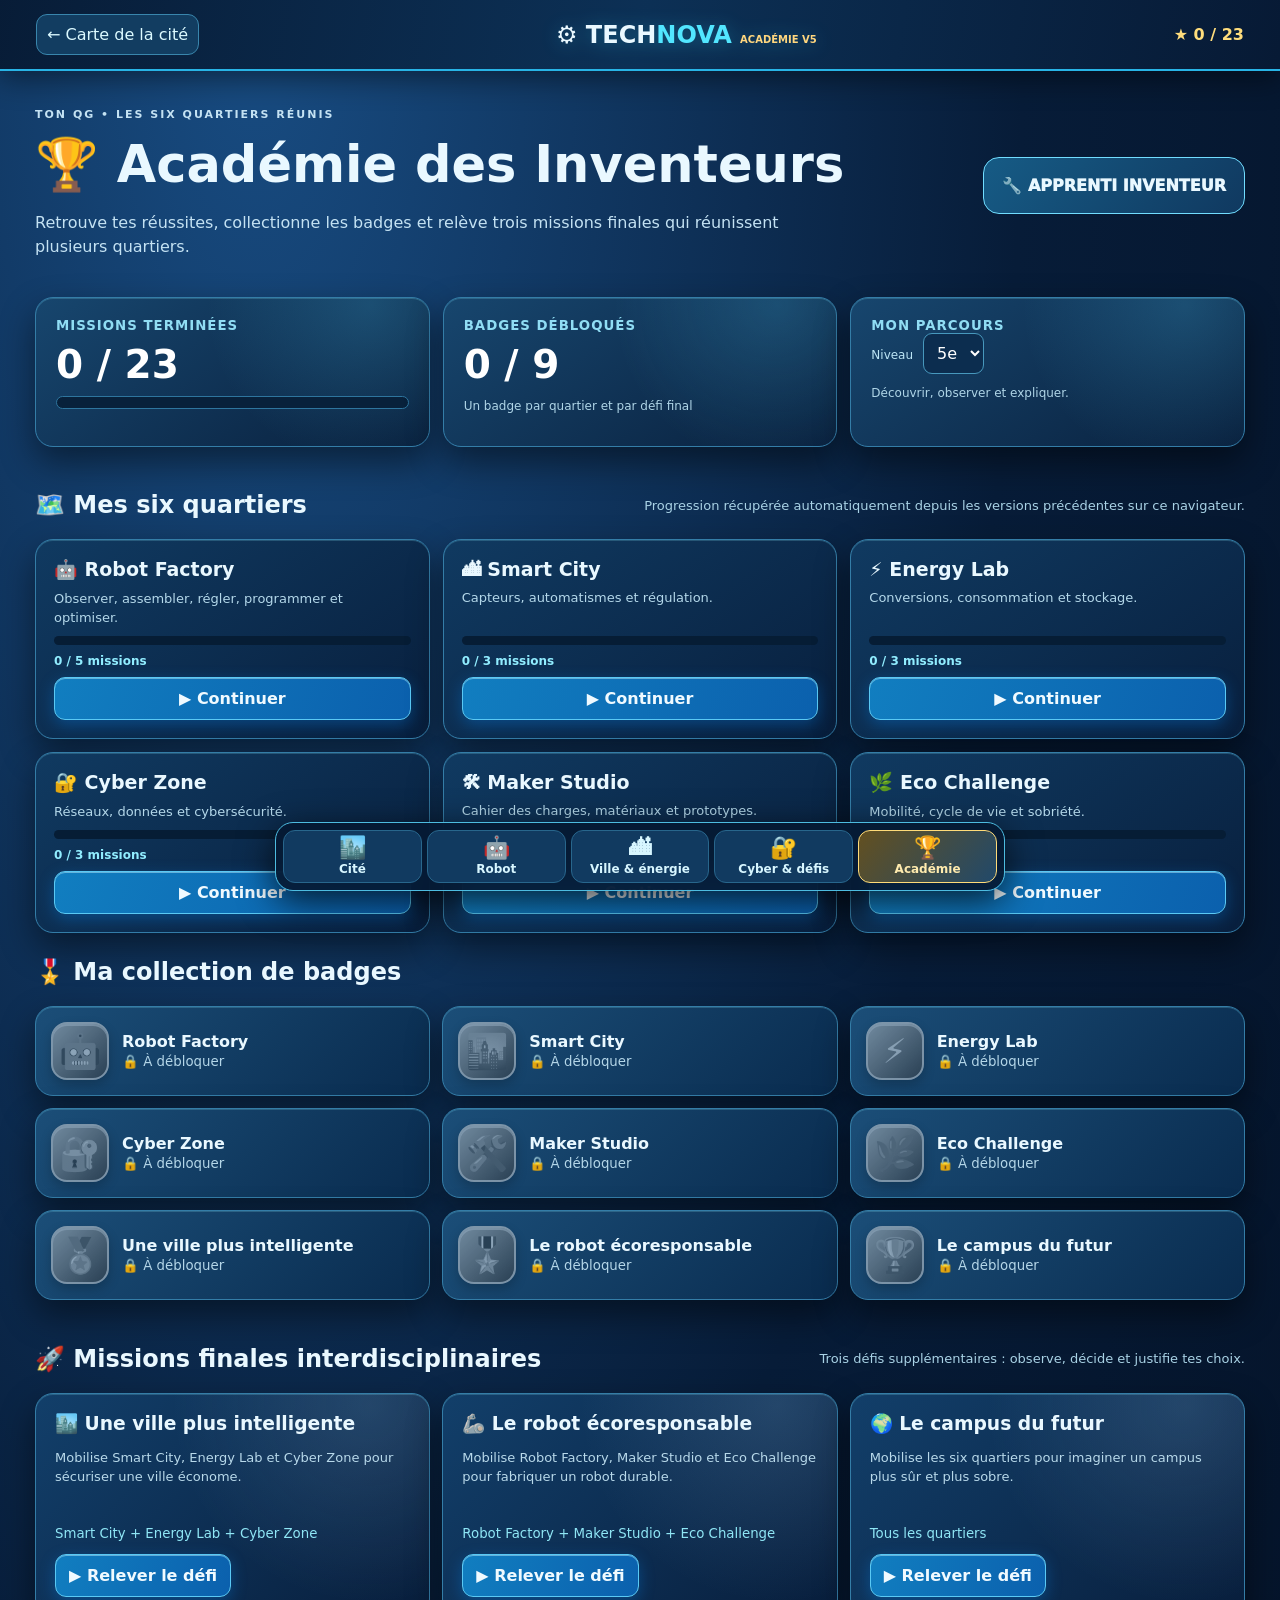
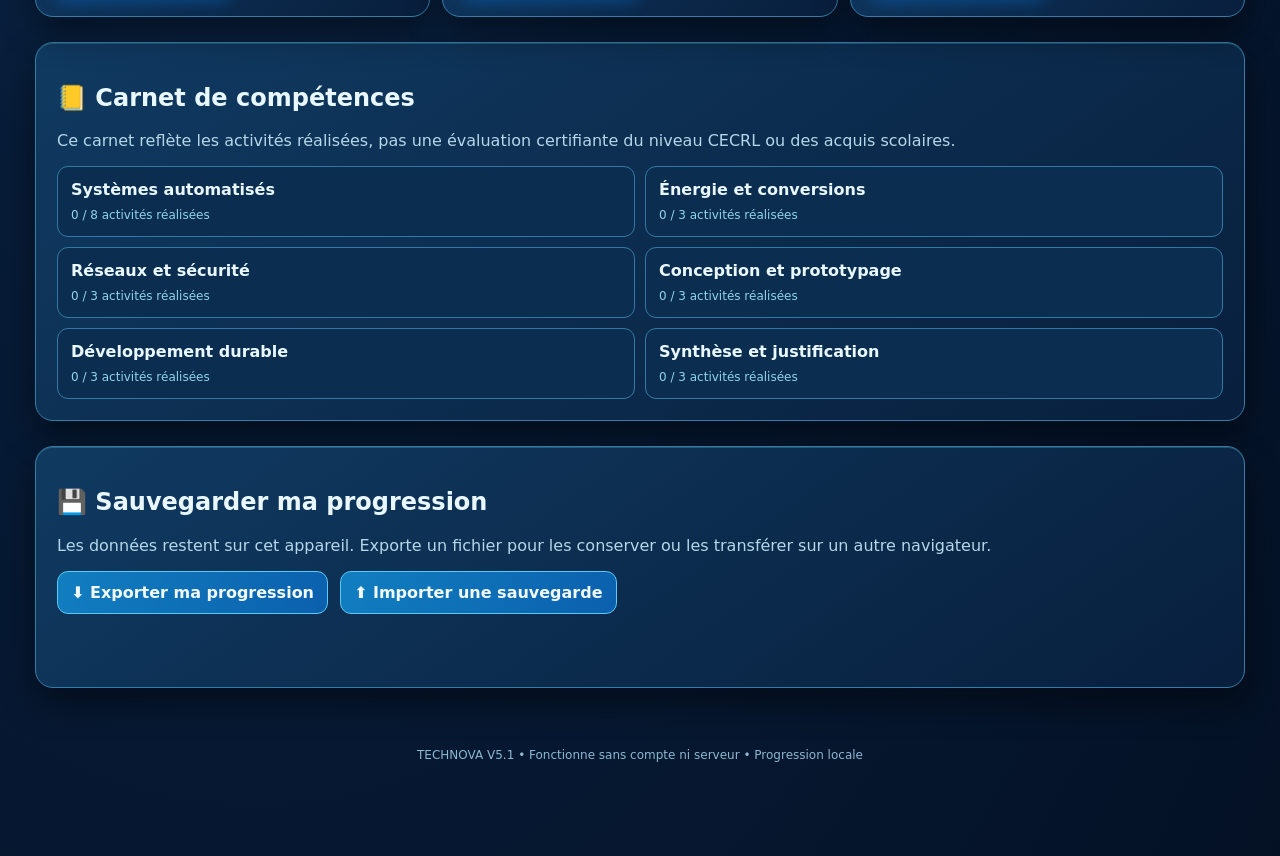
==== academy.html @ af0749bc "TECHNOVA: activer nouveau rendu premium dans academy.html" ====
<!doctype html><html lang="fr"><head><meta charset="utf-8"><meta name="viewport" content="width=device-width,initial-scale=1"><meta name="theme-color" content="#061a34"><title>TECHNOVA V5 — Académie des Inventeurs</title><link rel="stylesheet" href="academy.css?v=1"><link rel="stylesheet" href="unified.css?v=51"><link rel="stylesheet" href="premium-visuals.css?v=2"></head><body><header><a href="./index.html">← Carte de la cité</a><strong>⚙ TECH<span>NOVA</span> <small>ACADÉMIE V5</small></strong><div id="topStars">★ 0 / 23</div></header><main><section class="hero"><div><p class="eyebrow">TON QG • LES SIX QUARTIERS RÉUNIS</p><h1>🏆 Académie des Inventeurs</h1><p>Retrouve tes réussites, collectionne les badges et relève trois missions finales qui réunissent plusieurs quartiers.</p></div><div class="rank" id="rank">APPRENTI·E</div></section><section class="dashboard"><article class="stat"><small>MISSIONS TERMINÉES</small><strong id="count">0 / 23</strong><div class="bar"><div id="progressBar"></div></div></article><article class="stat"><small>BADGES DÉBLOQUÉS</small><strong id="badgeCount">0 / 9</strong><p>Un badge par quartier et par défi final</p></article><article class="stat"><small>MON PARCOURS</small><label for="grade">Niveau</label><select id="grade"><option value="5e">5e</option><option value="4e">4e</option><option value="3e">3e</option></select><p id="gradeHelp"></p></article></section><section class="districts"><div class="section-head"><h2>🗺️ Mes six quartiers</h2><p>Progression récupérée automatiquement depuis les versions précédentes sur ce navigateur.</p></div><div class="district-grid" id="districtGrid"></div></section><section class="badges"><h2>🎖️ Ma collection de badges</h2><div class="badge-grid" id="badgeGrid"></div></section><section class="finals"><div class="section-head"><h2>🚀 Missions finales interdisciplinaires</h2><p>Trois défis supplémentaires : observe, décide et justifie tes choix.</p></div><div class="final-grid" id="finalGrid"></div><div class="challenge" id="challenge" hidden><div class="challenge-head"><div><span id="challengeTag"></span><h3 id="challengeTitle"></h3></div><button type="button" id="closeChallenge">✕ Fermer</button></div><p id="challengeIntro"></p><div class="steps" id="steps"></div><div id="challengeTask"></div><p class="feedback" id="feedback" role="status" aria-live="polite"></p><div class="challenge-actions"><button id="retry" type="button">↻ Recommencer</button><button id="continue" type="button" disabled>Étape suivante →</button></div></div></section><section class="skills"><h2>📒 Carnet de compétences</h2><p>Ce carnet reflète les activités réalisées, pas une évaluation certifiante du niveau CECRL ou des acquis scolaires.</p><div id="skillGrid" class="skill-grid"></div></section><section class="save"><h2>💾 Sauvegarder ma progression</h2><p>Les données restent sur cet appareil. Exporte un fichier pour les conserver ou les transférer sur un autre navigateur.</p><div class="save-actions"><button id="export">⬇ Exporter ma progression</button><label class="import">⬆ Importer une sauvegarde<input id="import" type="file" accept="application/json,.json"></label></div><p id="saveStatus" role="status"></p></section></main><footer>TECHNOVA V5.1 • Fonctionne sans compte ni serveur • Progression locale</footer><script src="academy.js?v=51"></script><script src="unified.js?v=51"></script></body></html>
---- academy.css ----
:root{font-family:system-ui,-apple-system,"Segoe UI",sans-serif;background:#06142c;color:#e9f8ff}*{box-sizing:border-box}body{margin:0;background:radial-gradient(ellipse at 50% -10%,#17558a,#071b36 55%,#051124)}button,a,select{font:inherit}button{cursor:pointer;color:inherit}button:focus-visible,a:focus-visible,input:focus-visible,select:focus-visible{outline:3px solid #ffdc60;outline-offset:3px}header{display:flex;align-items:center;justify-content:space-between;gap:10px;padding:14px clamp(12px,3vw,36px);background:#061932e8;border-bottom:2px solid #238fca}header a{background:#123d61;border:1px solid #3986ad;color:#dcfaff;text-decoration:none;padding:10px;border-radius:11px}header strong{font-size:clamp(16px,2.5vw,24px);white-space:nowrap}header strong span{color:#52e6ff}header small{font-size:10px;color:#ffd67e}#topStars{color:#ffdd7c;font-weight:900;white-space:nowrap}main{max-width:1420px;margin:auto;padding:25px clamp(12px,3vw,35px) 40px}.hero{display:flex;justify-content:space-between;align-items:center;gap:16px;margin-bottom:22px}.hero h1{font-size:clamp(29px,4.4vw,51px);margin:6px 0}.hero p{color:#c4e2f3;max-width:780px;line-height:1.5}.eyebrow{font-size:11px;font-weight:900;color:#6be9ff;letter-spacing:2px}.rank{border:1px solid #71ddff;border-radius:16px;background:linear-gradient(130deg,#165b85,#103960);padding:18px;text-align:center;font-weight:950;white-space:nowrap}.dashboard{display:grid;grid-template-columns:repeat(3,minmax(0,1fr));gap:13px}.stat,.district-card,.badge,.final-card,.challenge,.skills,.save{background:linear-gradient(145deg,#103a61,#081f3d);border:1px solid #347da7;border-radius:18px;box-shadow:0 12px 30px #0004}.stat{padding:20px;min-height:150px}.stat small{display:block;color:#90ddf4;font-weight:900;letter-spacing:1px}.stat strong{font-size:clamp(25px,3.5vw,39px);display:block;margin:9px 0;color:#fff}.stat p{font-size:12px;color:#afd5e7}.stat label{font-size:12px;color:#bce5f5}.stat select{background:#0c2d4f;color:white;border:1px solid #4798bd;padding:9px;border-radius:9px;margin-left:10px}.bar{height:13px;background:#08213b;border-radius:20px;overflow:hidden;border:1px solid #2e759e}.bar>div{height:100%;width:0;background:linear-gradient(90deg,#19b2ed,#50f0b0);transition:width .3s}.districts,.badges,.finals,.skills,.save{margin-top:25px}.section-head{display:flex;justify-content:space-between;gap:14px;align-items:center}.section-head p{color:#a9d2e5;font-size:13px}.district-grid{display:grid;grid-template-columns:repeat(3,minmax(0,1fr));gap:13px}.district-card{padding:18px;display:flex;flex-direction:column;gap:9px}.district-card h3{margin:0;font-size:19px}.district-card p{color:#b4d8ea;font-size:13px;line-height:1.4;flex:1;margin:0}.district-card .meter{height:9px;background:#061d35;border-radius:9px;overflow:hidden}.district-card .meter>div{height:100%;background:linear-gradient(90deg,#29a5f2,#54f1b0)}.district-card .count{color:#91edff;font-size:12px;font-weight:900}.district-card a,.final-card button,.challenge-actions button,.save-actions button,.import{display:inline-block;text-decoration:none;text-align:center;padding:11px 13px;background:linear-gradient(110deg,#117ec0,#0b60ad);border:1px solid #5ac9f4;border-radius:11px;font-weight:850;color:#f0faff}.badge-grid{display:grid;grid-template-columns:repeat(3,minmax(0,1fr));gap:12px}.badge{display:flex;align-items:center;gap:13px;padding:15px}.badge .icon{font-size:34px;filter:grayscale(1);opacity:.5}.badge.unlocked{border-color:#57d8a6}.badge.unlocked .icon{filter:none;opacity:1}.badge strong{display:block}.badge small{color:#b4d6e8}.final-grid{display:grid;grid-template-columns:repeat(3,minmax(0,1fr));gap:12px}.final-card{padding:19px}.final-card h3{margin:0 0 8px}.final-card p{color:#b8d9ea;min-height:65px;font-size:13px;line-height:1.5}.final-card small{display:block;color:#8fe6f5;margin-bottom:13px}.final-card.done{border-color:#58d6a3}.challenge{margin-top:18px;padding:20px}.challenge[hidden]{display:none}.challenge-head{display:flex;align-items:start;justify-content:space-between;gap:10px}.challenge-head span{font-size:11px;color:#87e7fa;font-weight:900}.challenge-head h3{margin:5px 0}.challenge-head button{border:1px solid #4787ac;border-radius:9px;padding:9px;background:#12395b}.challenge>p{color:#c2ddec}.steps{display:flex;gap:7px;margin:12px 0}.steps span{flex:1;height:7px;border-radius:7px;background:#1b4667}.steps span.active{background:#58e2bd}.question{font-weight:850;margin:15px 0}.choices{display:grid;gap:10px}.choices button{background:#134168;border:1px solid #4b8fb6;border-radius:12px;padding:13px;text-align:left;font-weight:750}.choices button[aria-pressed=true]{border-color:#63eabb;background:#116757}.feedback{min-height:35px;color:#ffe29c;font-weight:800}.feedback.ok{color:#79ffc0}.challenge-actions{display:flex;justify-content:space-between;gap:10px}.challenge-actions button:disabled{opacity:.4;cursor:not-allowed}.skills,.save{padding:21px}.skills p,.save p{color:#b5d7e8}.skill-grid{display:grid;grid-template-columns:repeat(2,minmax(0,1fr));gap:10px}.skill{background:#0b2e50;border:1px solid #327aa5;padding:13px;border-radius:11px}.skill strong{display:block;margin-bottom:5px}.skill span{color:#91d4e8;font-size:12px}.save-actions{display:flex;flex-wrap:wrap;gap:12px}.import{cursor:pointer}.import input{display:none}#saveStatus{min-height:20px;color:#86e9ba}footer{text-align:center;color:#8cb8d1;padding:20px;font-size:12px}@media(max-width:900px){.dashboard,.district-grid,.badge-grid,.final-grid{grid-template-columns:repeat(2,minmax(0,1fr))}.hero{display:block}.rank{display:inline-block;margin-top:10px}}@media(max-width:570px){header{padding:9px}header a{font-size:12px;padding:8px}header small{display:none}#topStars{font-size:12px}.dashboard,.district-grid,.badge-grid,.final-grid,.skill-grid{grid-template-columns:1fr}.stat{min-height:120px}.section-head{display:block}.badge{min-height:74px}.final-card p{min-height:0}.hero h1{font-size:31px}}
---- unified.css ----
/* TECHNOVA V5.1 — navigation commune, sans modifier les jeux existants */
:root{--tn-blue:#071d3c;--tn-cyan:#56e3f8;--tn-gold:#ffdc78}
body{padding-bottom:74px}
.tn-dock{position:fixed;z-index:9999;left:50%;bottom:max(9px,env(safe-area-inset-bottom));transform:translateX(-50%);display:grid;grid-template-columns:repeat(5,minmax(0,1fr));gap:5px;width:min(730px,calc(100vw - 16px));padding:7px;background:#061a34ee;border:1px solid #4dbce0;border-radius:18px;box-shadow:0 10px 36px #000b;backdrop-filter:blur(12px)}
.tn-dock a{display:flex;flex-direction:column;align-items:center;justify-content:center;gap:3px;min-width:0;min-height:52px;border-radius:12px;padding:5px 3px;text-align:center;color:#d7f6ff;text-decoration:none;font:800 clamp(9px,1.8vw,12px)/1.15 system-ui,-apple-system,sans-serif;background:#113a60;border:1px solid #28668c}
.tn-dock a .tn-icon{font-size:22px;line-height:1.1}.tn-dock a[aria-current=page]{border-color:#ffdb78;color:#ffebae;background:linear-gradient(130deg,#635020,#21496a)}.tn-dock a:hover{background:#205880}.tn-dock a:focus-visible{outline:3px solid #ffe479;outline-offset:2px}
@media(max-width:480px){.tn-dock{gap:3px;padding:5px}.tn-dock a{min-height:49px;font-size:9px;padding:4px 1px}.tn-dock a .tn-icon{font-size:20px}}
---- premium-visuals.css ----
/* TECHNOVA — Premium in-app visual overhaul: pure CSS scenery, no SVG */
:root{--glow:#43d9ff;--gold:#ffcd59}
body{background:radial-gradient(ellipse at 20% 0%,#184c82 0%,#071c38 53%,#041125 100%)!important}
main{position:relative}
.top,body>header{background:linear-gradient(100deg,#071b35f5,#0c3055f5,#071a35f5)!important;border-bottom:2px solid #28b4e6!important;box-shadow:0 7px 30px #0007}
.top strong,header strong,.brand{filter:drop-shadow(0 2px 9px #2ad8ff50)}
.work-left,.work-right,.scene,.console,.lab,.panel,.stat,.district-card,.badge,.final-card,.challenge,.skills,.save,.journal{box-shadow:inset 0 1px 0 #8beeff33,0 15px 35px #0007!important}
.work-right,.console,.panel{background:linear-gradient(145deg,#0b3155f8,#06172ff8)!important}
.work-right h2,.console h2,.panel h2{text-shadow:0 2px 16px #39c7ff35}
.choice,.part,.program button,.sequence button,.choices button,.chip,.block,.cmd,.toggle{transition:transform .18s,box-shadow .18s,background .18s}
.choice:hover,.part:hover,.choices button:hover,.chip:hover,.block:hover,.cmd:hover,.toggle:hover{transform:translateY(-2px);box-shadow:0 5px 15px #0006}
.primary,.test,.controls #next,.actions #next,.final-card button,.district-card a{box-shadow:inset 0 1px #c2f5ff77,0 5px 16px #068bff50}
.robot-stage{background:radial-gradient(ellipse at 50% 10%,#74d6ff55,transparent 45%),linear-gradient(135deg,#0d2848,#164c79 50%,#071c3a)!important}
.robot-stage:before{content:"";position:absolute;left:3%;top:9%;width:27%;height:44%;border:9px solid #1d6e9c;border-radius:14px;background:repeating-linear-gradient(0deg,#28e7ff17 0 2px,transparent 2px 18px),linear-gradient(140deg,#032d55,#0b5380);box-shadow:inset 0 0 0 3px #6ce8ff66,0 0 28px #17c7ff44}
.robot-stage:after{content:"";position:absolute;right:2%;top:12%;width:21%;height:40%;border:8px solid #15486e;border-radius:12px;background:linear-gradient(140deg,#5dcfff77,#17416b),repeating-linear-gradient(90deg,#7ff4ff33 0 3px,transparent 3px 22px);box-shadow:inset 0 0 0 3px #8eeaff77}
.robot-visual{z-index:4!important;filter:drop-shadow(0 12px 9px #000c) drop-shadow(0 0 18px #1bdfff55)!important}
.robot-visual .head{background:linear-gradient(135deg,#fff,#c5eaff 45%,#6099c7)!important;border-color:#267eb2!important;box-shadow:inset 5px 5px 8px #fff9,inset -7px -7px 8px #1d6fa5,0 0 0 3px #65e9ff77!important}
.robot-visual .body-robot{background:linear-gradient(135deg,#fff,#b1e4ff 48%,#3d8ab9)!important;box-shadow:inset 6px 5px 8px #fff9,inset -7px -8px 9px #11557d!important}
.robot-visual .core{box-shadow:0 0 20px #3bdfff88,inset 0 0 9px #56dfff}
.robot-stage .obstacle{z-index:5}
.robot-stage .grid-floor{opacity:.65}
.visual{isolation:isolate}
.visual:before{content:"";position:absolute;inset:0;z-index:0;pointer-events:none;background:radial-gradient(ellipse at 65% 18%,#fff8 0 1%,transparent 23%),linear-gradient(180deg,#c9f4ff33,transparent 55%)}
.visual .building{z-index:2;position:relative;box-shadow:inset 5px 0 #fff9,inset -12px 0 #074a8b88,0 8px 18px #0006!important;overflow:hidden}
.visual .building:after{content:"";position:absolute;inset:10% 13%;background:repeating-linear-gradient(90deg,transparent 0 16px,#e4ffffc4 16px 23px,transparent 23px 37px),repeating-linear-gradient(0deg,transparent 0 22px,#dbfaffdd 22px 30px,transparent 30px 44px);opacity:.5}
.visual .ground{z-index:1;background:linear-gradient(#7fe4a0,#20896e 35%,#135c61)!important}
.visual .ground:after{content:"";position:absolute;top:35%;left:-5%;width:110%;height:25%;background:linear-gradient(#6b7f8e,#344e64);border-top:5px solid #d1f6ff;border-bottom:4px solid #a4d9f1;transform:rotate(-3deg)}
.visual.energy{background:radial-gradient(circle at 78% 16%,#fff2a7 0 5%,transparent 19%),linear-gradient(180deg,#65d7fa,#8fe9ed 60%,#3aaf86)!important}
.visual.energy .building{background:linear-gradient(145deg,#a7f5ff,#1767a0)!important;transform:skewY(-5deg)}
.visual.energy .building:before{content:"";position:absolute;z-index:3;left:5%;right:5%;top:5%;height:22%;background:repeating-linear-gradient(90deg,#063f75 0 13px,#4ccaff 13px 16px);transform:skewY(10deg);border:2px solid #baf6ff}
.visual.night{background:linear-gradient(180deg,#061746,#174577 70%,#155c6b)!important}
.visual.night .building:after{background:repeating-linear-gradient(90deg,transparent 0 15px,#ffdf70 15px 22px,transparent 22px 37px),repeating-linear-gradient(0deg,transparent 0 22px,#fff2ad 22px 29px,transparent 29px 44px);opacity:.85}
.visual.lit #lamp{filter:drop-shadow(0 0 27px #fff6a6) drop-shadow(0 0 40px #ffe34e)!important}
.scene{isolation:isolate}
.scene:before{content:"";position:absolute;inset:0;z-index:0;opacity:.7;background:linear-gradient(90deg,#a4faff16 1px,transparent 1px),linear-gradient(#a4faff16 1px,transparent 1px);background-size:37px 37px;transform:perspective(400px) rotateX(24deg) scale(1.35)}
.scene.cyber{background:radial-gradient(circle at 50% 43%,#6041b7,#202568 48%,#081a46)!important}
.scene.cyber:after{content:"";position:absolute;inset:12% 8%;border:2px solid #a76bff66;border-radius:30px;box-shadow:0 0 40px #7b42ff55,inset 0 0 30px #6540d155}
.scene.maker{background:radial-gradient(circle at 50% 35%,#f7d590,#d4864e 45%,#55364c)!important}
.scene.maker:after{content:"";position:absolute;inset:8%;border:10px solid #f3bb6866;border-radius:22px;box-shadow:inset 0 0 50px #ffe5a344,0 0 30px #ffbf5855}
.scene.eco{background:radial-gradient(circle at 50% 30%,#b4ffe7,#48c8a5 40%,#075f76)!important}
.scene.eco:after{content:"";position:absolute;bottom:-20%;left:-10%;width:120%;height:55%;border-radius:50%;background:linear-gradient(#57d48a,#0b6e69);box-shadow:0 -10px 35px #a3ffd388}
.scene-icon{z-index:3!important;filter:drop-shadow(0 12px 12px #0009) drop-shadow(0 0 15px #b8ffffaa)!important}
.scene .platform{z-index:2}
.scene .scene-nodes{z-index:4}
.badge{background:linear-gradient(135deg,#1b4e78,#092b4e)!important;position:relative;overflow:hidden}
.badge.unlocked{background:radial-gradient(circle at 10% 20%,#cba84e55,transparent 60%),linear-gradient(130deg,#225c80,#092a4c)!important}
.badge.unlocked:before{content:"";position:absolute;right:-18px;top:-25px;width:95px;height:95px;border:2px solid #ffd97155;border-radius:50%;box-shadow:0 0 22px #ffcf5b55}
.badge .icon{background:linear-gradient(135deg,#63dfff,#0a477a);width:58px;height:58px;display:grid;place-items:center;border-radius:16px;border:2px solid #a3efff;box-shadow:inset 0 2px #fff9,0 5px 12px #0006}
.badge.unlocked .icon{background:linear-gradient(135deg,#ffe49a,#c98924);border-color:#fff0ad;box-shadow:0 0 20px #ffca5d66}
.stat{background:radial-gradient(circle at 85% 5%,#50cfff30,transparent 45%),linear-gradient(145deg,#17466e,#09203d)!important}
.final-card{background:radial-gradient(circle at 85% 5%,#a9d7ff26,transparent 50%),linear-gradient(135deg,#123f6a,#081e3c)!important}
@media(prefers-reduced-motion:reduce){.orb,.robot-visual,.scene-icon{animation:none!important;transition:none!important}}
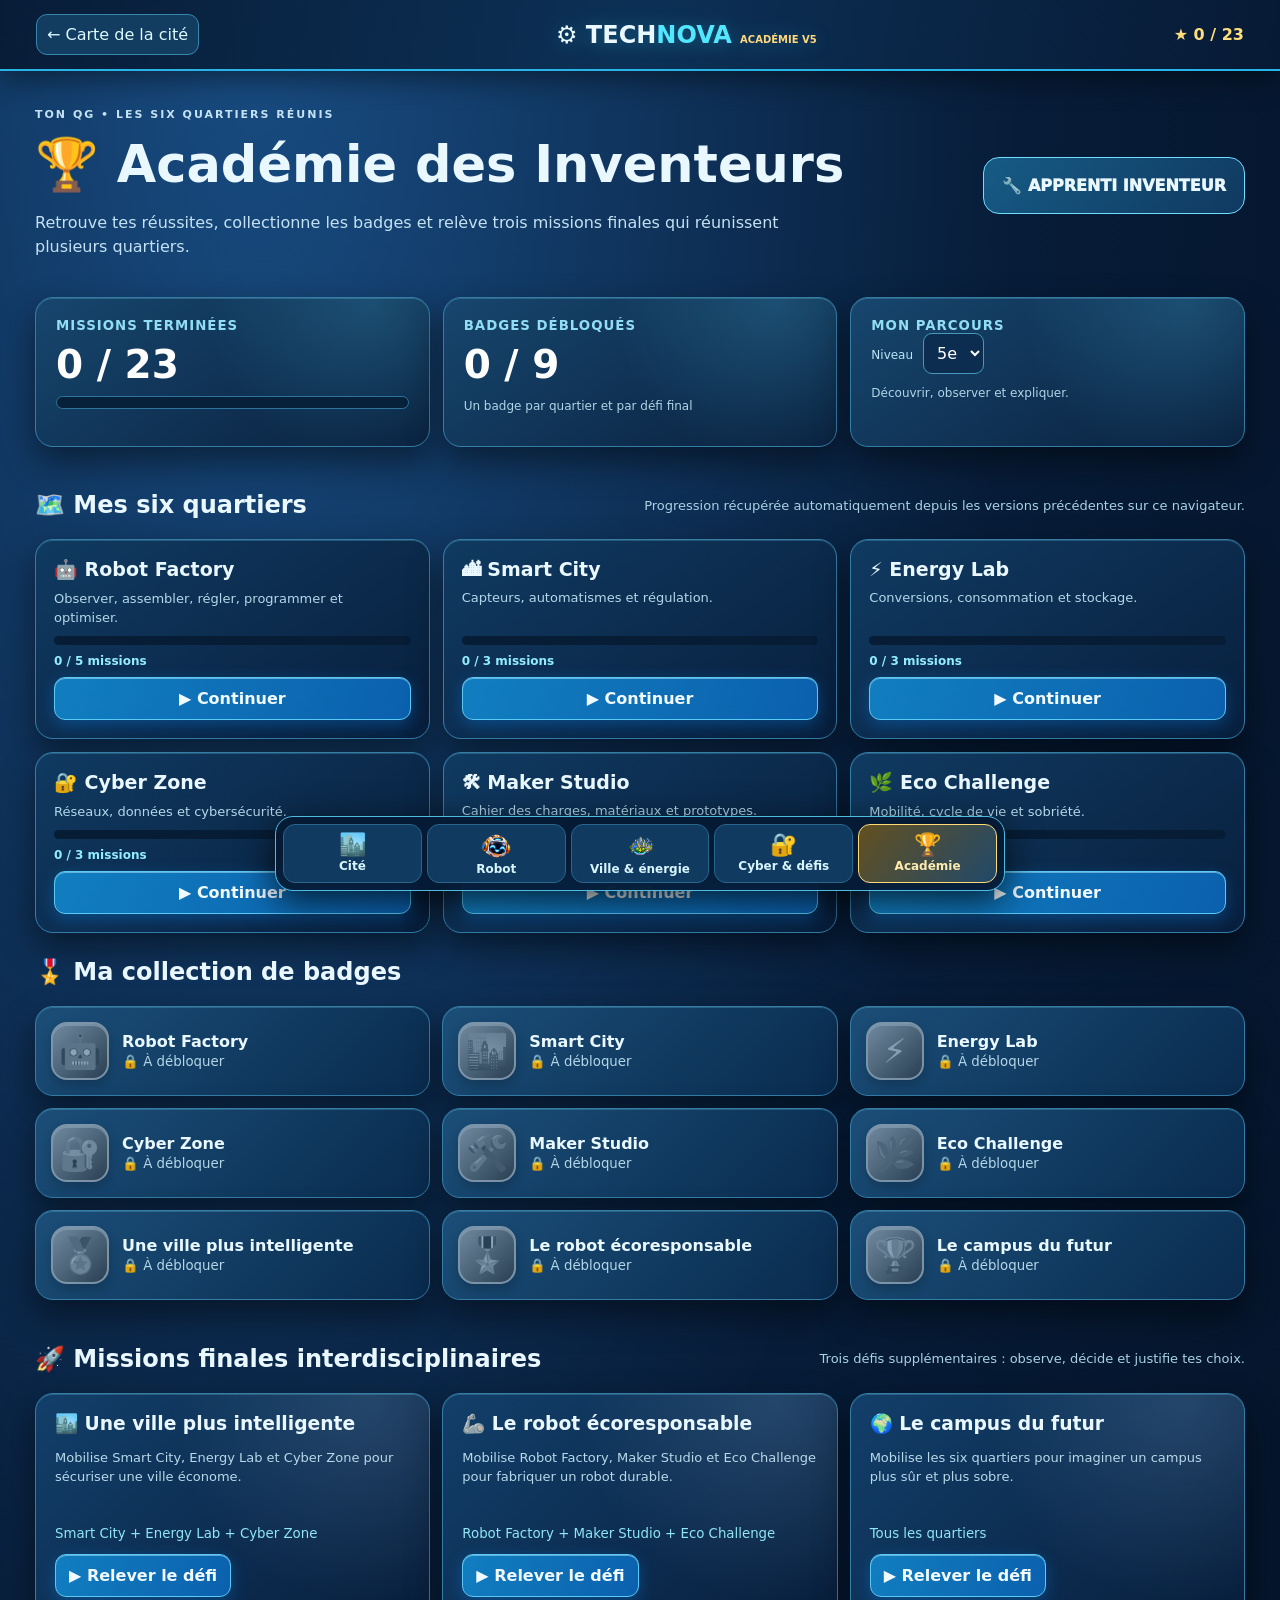
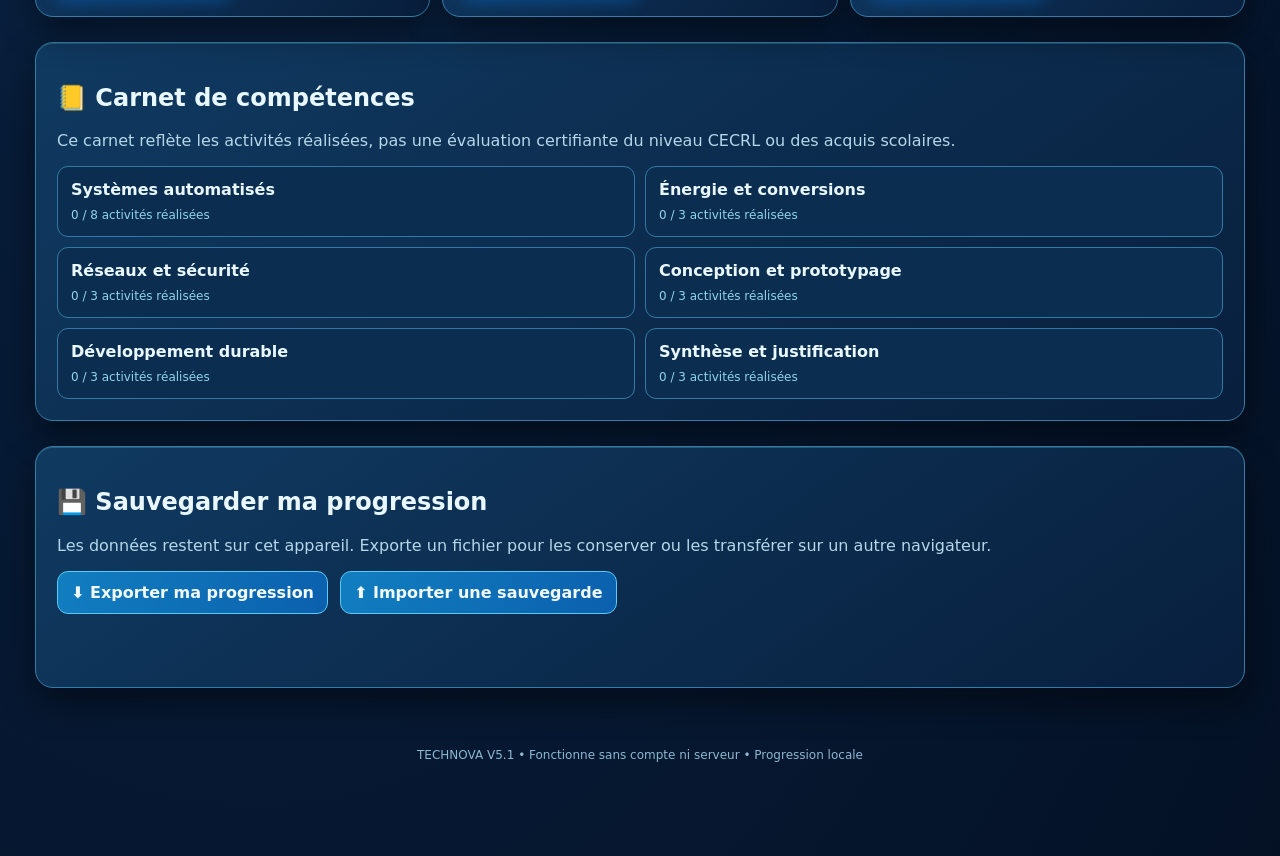
==== commit 56d710b7: "Actualiser cache icône Smart City dans navigation" ====
--- a/academy.html
+++ b/academy.html
@@ -1 +1 @@
-<!doctype html><html lang="fr"><head><meta charset="utf-8"><meta name="viewport" content="width=device-width,initial-scale=1"><meta name="theme-color" content="#061a34"><title>TECHNOVA V5 — Académie des Inventeurs</title><link rel="stylesheet" href="academy.css?v=1"><link rel="stylesheet" href="unified.css?v=51"><link rel="stylesheet" href="premium-visuals.css?v=2"></head><body><header><a href="./index.html">← Carte de la cité</a><strong>⚙ TECH<span>NOVA</span> <small>ACADÉMIE V5</small></strong><div id="topStars">★ 0 / 23</div></header><main><section class="hero"><div><p class="eyebrow">TON QG • LES SIX QUARTIERS RÉUNIS</p><h1>🏆 Académie des Inventeurs</h1><p>Retrouve tes réussites, collectionne les badges et relève trois missions finales qui réunissent plusieurs quartiers.</p></div><div class="rank" id="rank">APPRENTI·E</div></section><section class="dashboard"><article class="stat"><small>MISSIONS TERMINÉES</small><strong id="count">0 / 23</strong><div class="bar"><div id="progressBar"></div></div></article><article class="stat"><small>BADGES DÉBLOQUÉS</small><strong id="badgeCount">0 / 9</strong><p>Un badge par quartier et par défi final</p></article><article class="stat"><small>MON PARCOURS</small><label for="grade">Niveau</label><select id="grade"><option value="5e">5e</option><option value="4e">4e</option><option value="3e">3e</option></select><p id="gradeHelp"></p></article></section><section class="districts"><div class="section-head"><h2>🗺️ Mes six quartiers</h2><p>Progression récupérée automatiquement depuis les versions précédentes sur ce navigateur.</p></div><div class="district-grid" id="districtGrid"></div></section><section class="badges"><h2>🎖️ Ma collection de badges</h2><div class="badge-grid" id="badgeGrid"></div></section><section class="finals"><div class="section-head"><h2>🚀 Missions finales interdisciplinaires</h2><p>Trois défis supplémentaires : observe, décide et justifie tes choix.</p></div><div class="final-grid" id="finalGrid"></div><div class="challenge" id="challenge" hidden><div class="challenge-head"><div><span id="challengeTag"></span><h3 id="challengeTitle"></h3></div><button type="button" id="closeChallenge">✕ Fermer</button></div><p id="challengeIntro"></p><div class="steps" id="steps"></div><div id="challengeTask"></div><p class="feedback" id="feedback" role="status" aria-live="polite"></p><div class="challenge-actions"><button id="retry" type="button">↻ Recommencer</button><button id="continue" type="button" disabled>Étape suivante →</button></div></div></section><section class="skills"><h2>📒 Carnet de compétences</h2><p>Ce carnet reflète les activités réalisées, pas une évaluation certifiante du niveau CECRL ou des acquis scolaires.</p><div id="skillGrid" class="skill-grid"></div></section><section class="save"><h2>💾 Sauvegarder ma progression</h2><p>Les données restent sur cet appareil. Exporte un fichier pour les conserver ou les transférer sur un autre navigateur.</p><div class="save-actions"><button id="export">⬇ Exporter ma progression</button><label class="import">⬆ Importer une sauvegarde<input id="import" type="file" accept="application/json,.json"></label></div><p id="saveStatus" role="status"></p></section></main><footer>TECHNOVA V5.1 • Fonctionne sans compte ni serveur • Progression locale</footer><script src="academy.js?v=51"></script><script src="unified.js?v=51"></script></body></html>+<!doctype html><html lang="fr"><head><meta charset="utf-8"><meta name="viewport" content="width=device-width,initial-scale=1"><meta name="theme-color" content="#061a34"><title>TECHNOVA V5 — Académie des Inventeurs</title><link rel="stylesheet" href="academy.css?v=1"><link rel="stylesheet" href="unified.css?v=52"><link rel="stylesheet" href="premium-visuals.css?v=2"></head><body><header><a href="./index.html">← Carte de la cité</a><strong>⚙ TECH<span>NOVA</span> <small>ACADÉMIE V5</small></strong><div id="topStars">★ 0 / 23</div></header><main><section class="hero"><div><p class="eyebrow">TON QG • LES SIX QUARTIERS RÉUNIS</p><h1>🏆 Académie des Inventeurs</h1><p>Retrouve tes réussites, collectionne les badges et relève trois missions finales qui réunissent plusieurs quartiers.</p></div><div class="rank" id="rank">APPRENTI·E</div></section><section class="dashboard"><article class="stat"><small>MISSIONS TERMINÉES</small><strong id="count">0 / 23</strong><div class="bar"><div id="progressBar"></div></div></article><article class="stat"><small>BADGES DÉBLOQUÉS</small><strong id="badgeCount">0 / 9</strong><p>Un badge par quartier et par défi final</p></article><article class="stat"><small>MON PARCOURS</small><label for="grade">Niveau</label><select id="grade"><option value="5e">5e</option><option value="4e">4e</option><option value="3e">3e</option></select><p id="gradeHelp"></p></article></section><section class="districts"><div class="section-head"><h2>🗺️ Mes six quartiers</h2><p>Progression récupérée automatiquement depuis les versions précédentes sur ce navigateur.</p></div><div class="district-grid" id="districtGrid"></div></section><section class="badges"><h2>🎖️ Ma collection de badges</h2><div class="badge-grid" id="badgeGrid"></div></section><section class="finals"><div class="section-head"><h2>🚀 Missions finales interdisciplinaires</h2><p>Trois défis supplémentaires : observe, décide et justifie tes choix.</p></div><div class="final-grid" id="finalGrid"></div><div class="challenge" id="challenge" hidden><div class="challenge-head"><div><span id="challengeTag"></span><h3 id="challengeTitle"></h3></div><button type="button" id="closeChallenge">✕ Fermer</button></div><p id="challengeIntro"></p><div class="steps" id="steps"></div><div id="challengeTask"></div><p class="feedback" id="feedback" role="status" aria-live="polite"></p><div class="challenge-actions"><button id="retry" type="button">↻ Recommencer</button><button id="continue" type="button" disabled>Étape suivante →</button></div></div></section><section class="skills"><h2>📒 Carnet de compétences</h2><p>Ce carnet reflète les activités réalisées, pas une évaluation certifiante du niveau CECRL ou des acquis scolaires.</p><div id="skillGrid" class="skill-grid"></div></section><section class="save"><h2>💾 Sauvegarder ma progression</h2><p>Les données restent sur cet appareil. Exporte un fichier pour les conserver ou les transférer sur un autre navigateur.</p><div class="save-actions"><button id="export">⬇ Exporter ma progression</button><label class="import">⬆ Importer une sauvegarde<input id="import" type="file" accept="application/json,.json"></label></div><p id="saveStatus" role="status"></p></section></main><footer>TECHNOVA V5.1 • Fonctionne sans compte ni serveur • Progression locale</footer><script src="academy.js?v=51"></script><script src="unified.js?v=52"></script></body></html>
--- a/unified.css
+++ b/unified.css
@@ -5,3 +5,7 @@
 .tn-dock a{display:flex;flex-direction:column;align-items:center;justify-content:center;gap:3px;min-width:0;min-height:52px;border-radius:12px;padding:5px 3px;text-align:center;color:#d7f6ff;text-decoration:none;font:800 clamp(9px,1.8vw,12px)/1.15 system-ui,-apple-system,sans-serif;background:#113a60;border:1px solid #28668c}
 .tn-dock a .tn-icon{font-size:22px;line-height:1.1}.tn-dock a[aria-current=page]{border-color:#ffdb78;color:#ffebae;background:linear-gradient(130deg,#635020,#21496a)}.tn-dock a:hover{background:#205880}.tn-dock a:focus-visible{outline:3px solid #ffe479;outline-offset:2px}
 @media(max-width:480px){.tn-dock{gap:3px;padding:5px}.tn-dock a{min-height:49px;font-size:9px;padding:4px 1px}.tn-dock a .tn-icon{font-size:20px}}
+
+.tn-dock .tn-robot-icon{width:30px;height:30px;object-fit:contain;display:block;margin:auto}
+
+.tn-dock .tn-smart-icon{width:30px;height:30px;object-fit:contain;display:block;margin:auto}
--- a/premium-visuals.css
+++ b/premium-visuals.css
@@ -50,3 +50,8 @@
 .stat{background:radial-gradient(circle at 85% 5%,#50cfff30,transparent 45%),linear-gradient(145deg,#17466e,#09203d)!important}
 .final-card{background:radial-gradient(circle at 85% 5%,#a9d7ff26,transparent 50%),linear-gradient(135deg,#123f6a,#081e3c)!important}
 @media(prefers-reduced-motion:reduce){.orb,.robot-visual,.scene-icon{animation:none!important;transition:none!important}}
+
+/* FIX interaction V3 : le calque decoratif de .scene ne doit jamais capter les clics. */
+.scene{position:relative}
+.scene::before,.scene::after,.visual::before,.visual::after{pointer-events:none!important}
+.console,.console #task,.console button,.console input,.tabs button,.cards button{position:relative;pointer-events:auto}
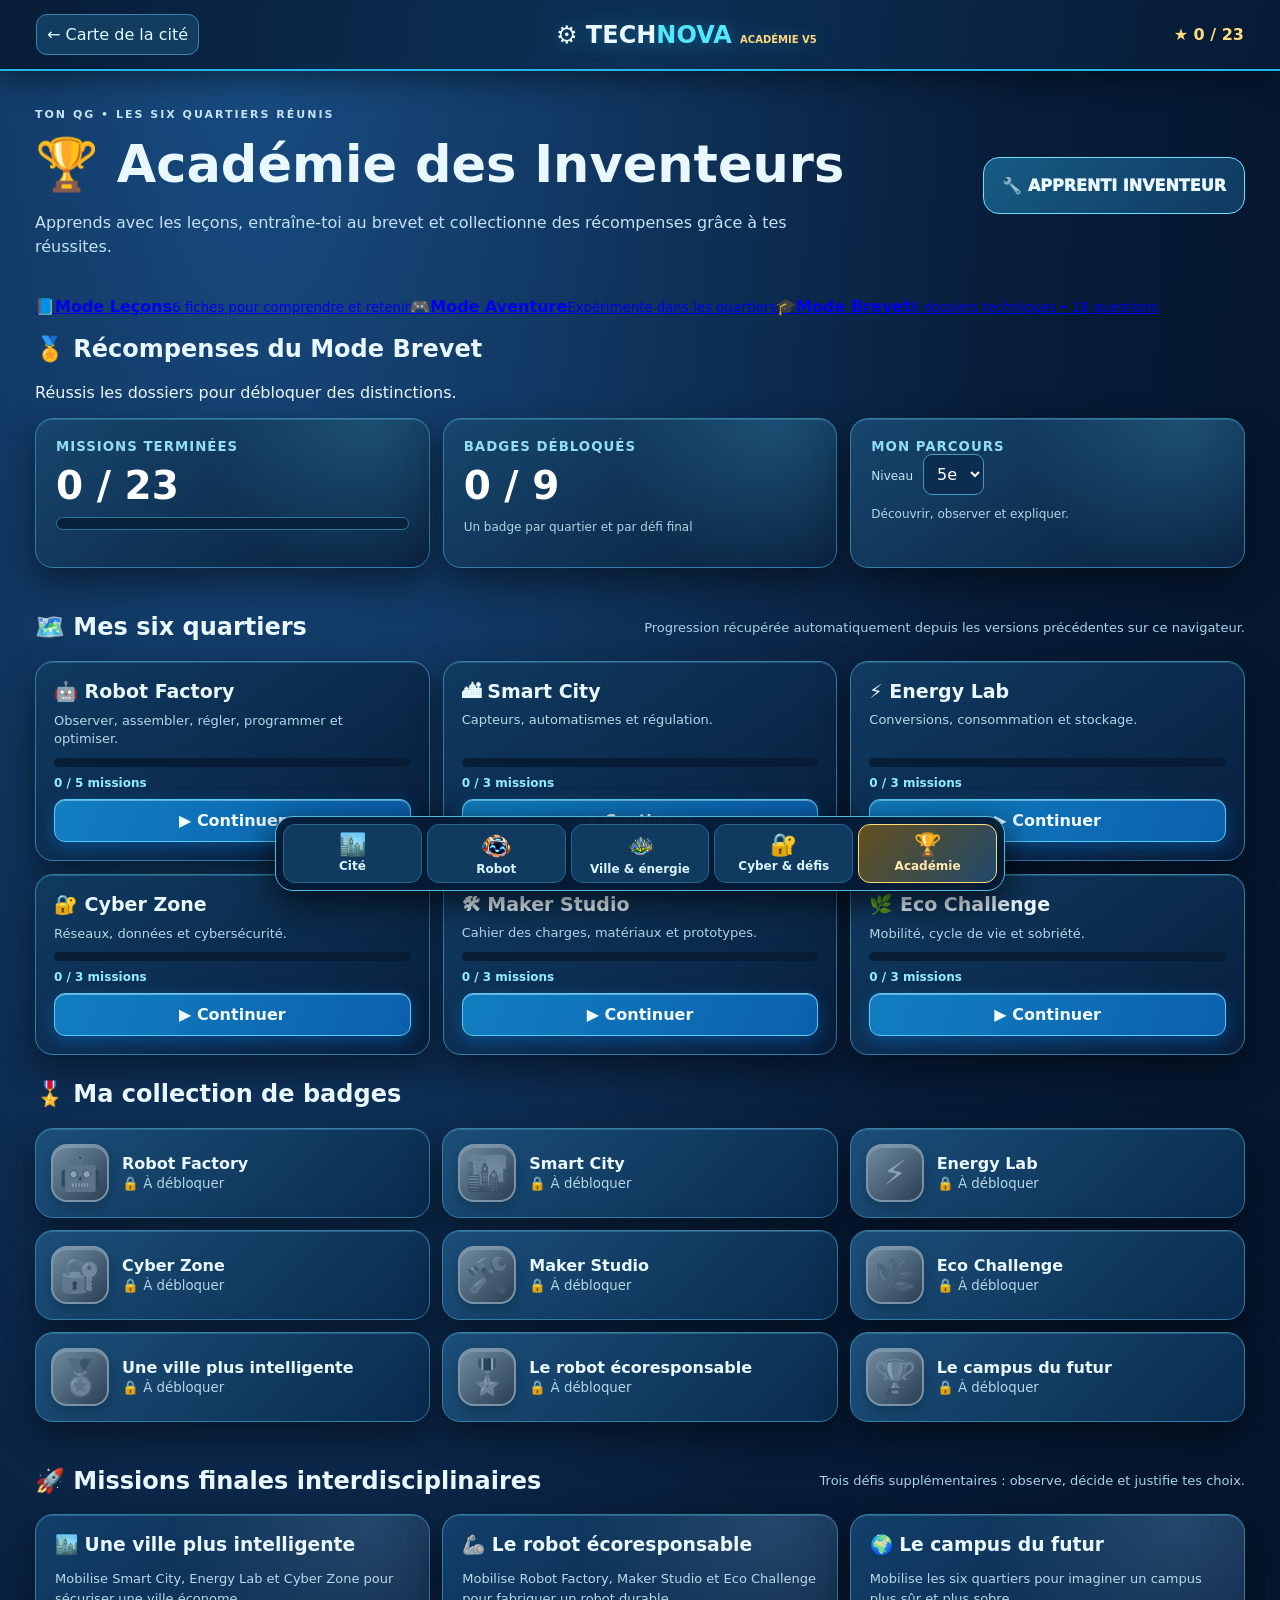
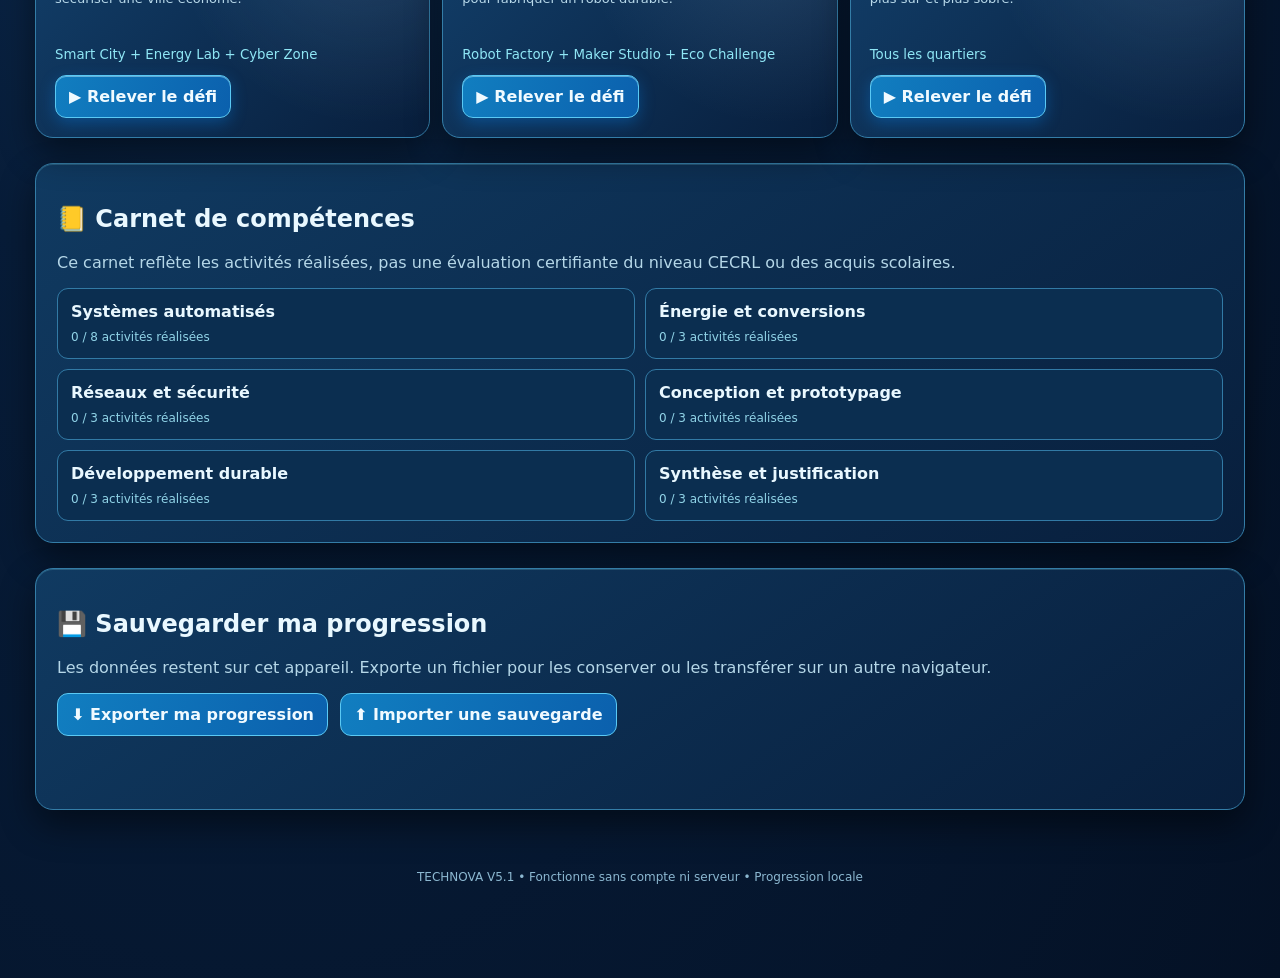
==== commit 1823cd64: "Académie : rendre accessibles Leçons, Aventure, Brevet et récompenses" ====
--- a/academy.html
+++ b/academy.html
@@ -1 +1 @@
-<!doctype html><html lang="fr"><head><meta charset="utf-8"><meta name="viewport" content="width=device-width,initial-scale=1"><meta name="theme-color" content="#061a34"><title>TECHNOVA V5 — Académie des Inventeurs</title><link rel="stylesheet" href="academy.css?v=1"><link rel="stylesheet" href="unified.css?v=52"><link rel="stylesheet" href="premium-visuals.css?v=2"></head><body><header><a href="./index.html">← Carte de la cité</a><strong>⚙ TECH<span>NOVA</span> <small>ACADÉMIE V5</small></strong><div id="topStars">★ 0 / 23</div></header><main><section class="hero"><div><p class="eyebrow">TON QG • LES SIX QUARTIERS RÉUNIS</p><h1>🏆 Académie des Inventeurs</h1><p>Retrouve tes réussites, collectionne les badges et relève trois missions finales qui réunissent plusieurs quartiers.</p></div><div class="rank" id="rank">APPRENTI·E</div></section><section class="dashboard"><article class="stat"><small>MISSIONS TERMINÉES</small><strong id="count">0 / 23</strong><div class="bar"><div id="progressBar"></div></div></article><article class="stat"><small>BADGES DÉBLOQUÉS</small><strong id="badgeCount">0 / 9</strong><p>Un badge par quartier et par défi final</p></article><article class="stat"><small>MON PARCOURS</small><label for="grade">Niveau</label><select id="grade"><option value="5e">5e</option><option value="4e">4e</option><option value="3e">3e</option></select><p id="gradeHelp"></p></article></section><section class="districts"><div class="section-head"><h2>🗺️ Mes six quartiers</h2><p>Progression récupérée automatiquement depuis les versions précédentes sur ce navigateur.</p></div><div class="district-grid" id="districtGrid"></div></section><section class="badges"><h2>🎖️ Ma collection de badges</h2><div class="badge-grid" id="badgeGrid"></div></section><section class="finals"><div class="section-head"><h2>🚀 Missions finales interdisciplinaires</h2><p>Trois défis supplémentaires : observe, décide et justifie tes choix.</p></div><div class="final-grid" id="finalGrid"></div><div class="challenge" id="challenge" hidden><div class="challenge-head"><div><span id="challengeTag"></span><h3 id="challengeTitle"></h3></div><button type="button" id="closeChallenge">✕ Fermer</button></div><p id="challengeIntro"></p><div class="steps" id="steps"></div><div id="challengeTask"></div><p class="feedback" id="feedback" role="status" aria-live="polite"></p><div class="challenge-actions"><button id="retry" type="button">↻ Recommencer</button><button id="continue" type="button" disabled>Étape suivante →</button></div></div></section><section class="skills"><h2>📒 Carnet de compétences</h2><p>Ce carnet reflète les activités réalisées, pas une évaluation certifiante du niveau CECRL ou des acquis scolaires.</p><div id="skillGrid" class="skill-grid"></div></section><section class="save"><h2>💾 Sauvegarder ma progression</h2><p>Les données restent sur cet appareil. Exporte un fichier pour les conserver ou les transférer sur un autre navigateur.</p><div class="save-actions"><button id="export">⬇ Exporter ma progression</button><label class="import">⬆ Importer une sauvegarde<input id="import" type="file" accept="application/json,.json"></label></div><p id="saveStatus" role="status"></p></section></main><footer>TECHNOVA V5.1 • Fonctionne sans compte ni serveur • Progression locale</footer><script src="academy.js?v=51"></script><script src="unified.js?v=52"></script></body></html>+<!doctype html><html lang="fr"><head><meta charset="utf-8"><meta name="viewport" content="width=device-width,initial-scale=1"><meta name="theme-color" content="#061a34"><title>TECHNOVA V5 — Académie des Inventeurs</title><link rel="stylesheet" href="academy.css?v=2"><link rel="stylesheet" href="unified.css?v=52"><link rel="stylesheet" href="premium-visuals.css?v=2"></head><body><header><a href="./index.html">← Carte de la cité</a><strong>⚙ TECH<span>NOVA</span> <small>ACADÉMIE V5</small></strong><div id="topStars">★ 0 / 23</div></header><main><section class="hero"><div><p class="eyebrow">TON QG • LES SIX QUARTIERS RÉUNIS</p><h1>🏆 Académie des Inventeurs</h1><p>Apprends avec les leçons, entraîne-toi au brevet et collectionne des récompenses grâce à tes réussites.</p></div><div class="rank" id="rank">APPRENTI·E</div></section><section class="academy-modes" aria-label="Choisir son mode"><a href="./lecons.html"><span>📘</span><strong>Mode Leçons</strong><small>6 fiches pour comprendre et retenir</small></a><a href="./v3-hd.html?zone=smart"><span>🎮</span><strong>Mode Aventure</strong><small>Expérimente dans les quartiers</small></a><a href="./brevet.html"><span>🎓</span><strong>Mode Brevet</strong><small>6 dossiers techniques • 18 questions</small></a></section><section class="brevet-rewards"><h2>🏅 Récompenses du Mode Brevet</h2><p id="brevetRewardText">Réussis les dossiers pour débloquer des distinctions.</p><div id="brevetRewardGrid" class="brevet-reward-grid"></div></section><section class="dashboard"><article class="stat"><small>MISSIONS TERMINÉES</small><strong id="count">0 / 23</strong><div class="bar"><div id="progressBar"></div></div></article><article class="stat"><small>BADGES DÉBLOQUÉS</small><strong id="badgeCount">0 / 9</strong><p>Un badge par quartier et par défi final</p></article><article class="stat"><small>MON PARCOURS</small><label for="grade">Niveau</label><select id="grade"><option value="5e">5e</option><option value="4e">4e</option><option value="3e">3e</option></select><p id="gradeHelp"></p></article></section><section class="districts"><div class="section-head"><h2>🗺️ Mes six quartiers</h2><p>Progression récupérée automatiquement depuis les versions précédentes sur ce navigateur.</p></div><div class="district-grid" id="districtGrid"></div></section><section class="badges"><h2>🎖️ Ma collection de badges</h2><div class="badge-grid" id="badgeGrid"></div></section><section class="finals"><div class="section-head"><h2>🚀 Missions finales interdisciplinaires</h2><p>Trois défis supplémentaires : observe, décide et justifie tes choix.</p></div><div class="final-grid" id="finalGrid"></div><div class="challenge" id="challenge" hidden><div class="challenge-head"><div><span id="challengeTag"></span><h3 id="challengeTitle"></h3></div><button type="button" id="closeChallenge">✕ Fermer</button></div><p id="challengeIntro"></p><div class="steps" id="steps"></div><div id="challengeTask"></div><p class="feedback" id="feedback" role="status" aria-live="polite"></p><div class="challenge-actions"><button id="retry" type="button">↻ Recommencer</button><button id="continue" type="button" disabled>Étape suivante →</button></div></div></section><section class="skills"><h2>📒 Carnet de compétences</h2><p>Ce carnet reflète les activités réalisées, pas une évaluation certifiante du niveau CECRL ou des acquis scolaires.</p><div id="skillGrid" class="skill-grid"></div></section><section class="save"><h2>💾 Sauvegarder ma progression</h2><p>Les données restent sur cet appareil. Exporte un fichier pour les conserver ou les transférer sur un autre navigateur.</p><div class="save-actions"><button id="export">⬇ Exporter ma progression</button><label class="import">⬆ Importer une sauvegarde<input id="import" type="file" accept="application/json,.json"></label></div><p id="saveStatus" role="status"></p></section></main><footer>TECHNOVA V5.1 • Fonctionne sans compte ni serveur • Progression locale</footer><script src="academy.js?v=52"></script><script src="unified.js?v=52"></script></body></html>
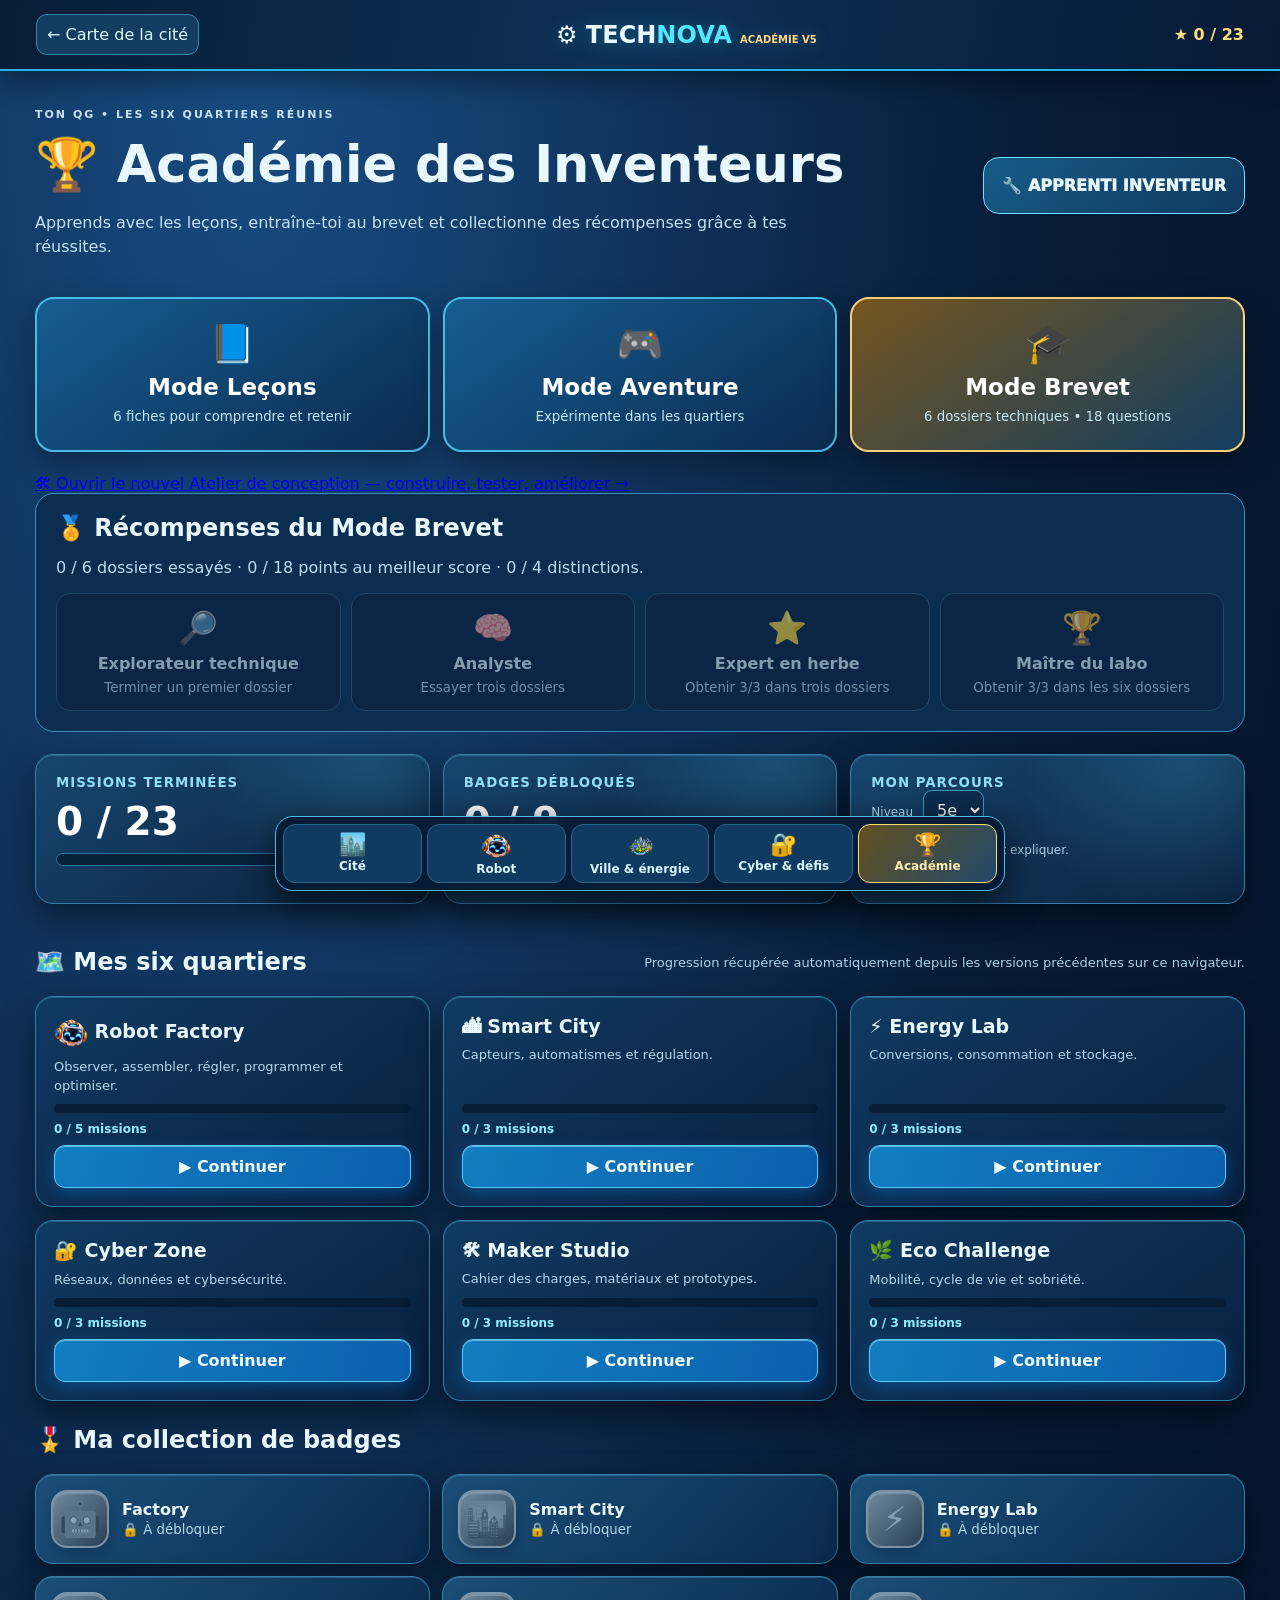
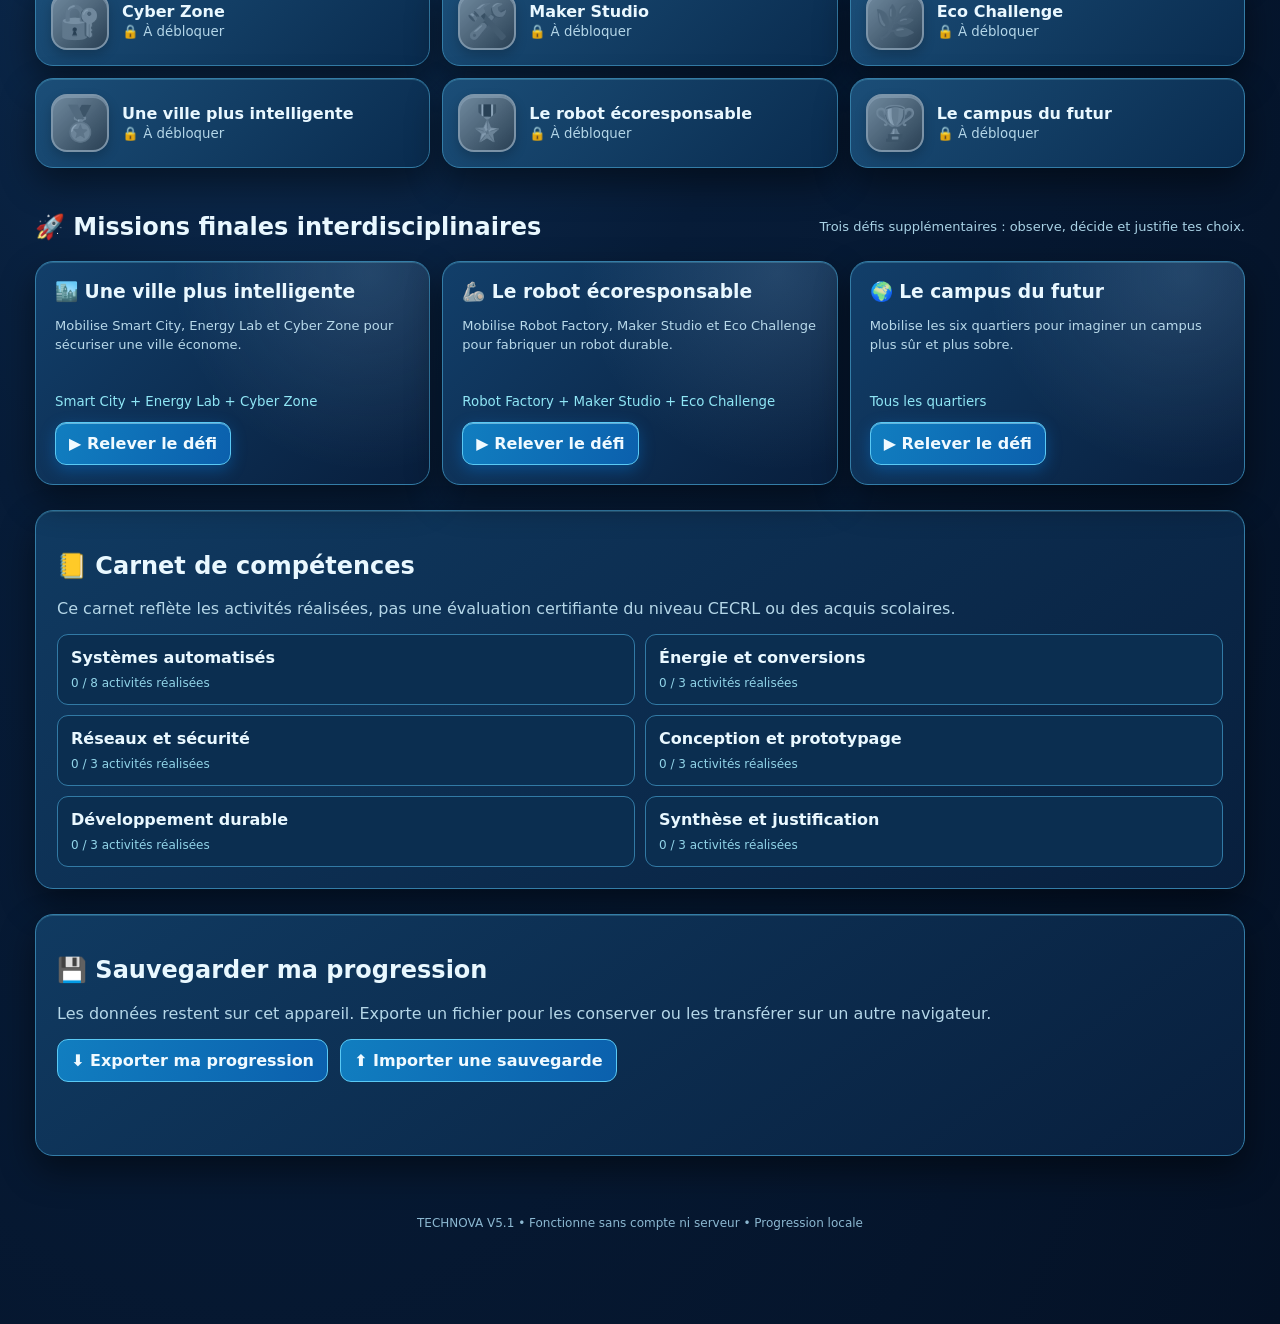
==== commit a4761e78: "Ajouter accès direct au nouvel Atelier interactif" ====
--- a/academy.html
+++ b/academy.html
@@ -1 +1 @@
-<!doctype html><html lang="fr"><head><meta charset="utf-8"><meta name="viewport" content="width=device-width,initial-scale=1"><meta name="theme-color" content="#061a34"><title>TECHNOVA V5 — Académie des Inventeurs</title><link rel="stylesheet" href="academy.css?v=2"><link rel="stylesheet" href="unified.css?v=52"><link rel="stylesheet" href="premium-visuals.css?v=2"></head><body><header><a href="./index.html">← Carte de la cité</a><strong>⚙ TECH<span>NOVA</span> <small>ACADÉMIE V5</small></strong><div id="topStars">★ 0 / 23</div></header><main><section class="hero"><div><p class="eyebrow">TON QG • LES SIX QUARTIERS RÉUNIS</p><h1>🏆 Académie des Inventeurs</h1><p>Apprends avec les leçons, entraîne-toi au brevet et collectionne des récompenses grâce à tes réussites.</p></div><div class="rank" id="rank">APPRENTI·E</div></section><section class="academy-modes" aria-label="Choisir son mode"><a href="./lecons.html"><span>📘</span><strong>Mode Leçons</strong><small>6 fiches pour comprendre et retenir</small></a><a href="./v3-hd.html?zone=smart"><span>🎮</span><strong>Mode Aventure</strong><small>Expérimente dans les quartiers</small></a><a href="./brevet.html"><span>🎓</span><strong>Mode Brevet</strong><small>6 dossiers techniques • 18 questions</small></a></section><section class="brevet-rewards"><h2>🏅 Récompenses du Mode Brevet</h2><p id="brevetRewardText">Réussis les dossiers pour débloquer des distinctions.</p><div id="brevetRewardGrid" class="brevet-reward-grid"></div></section><section class="dashboard"><article class="stat"><small>MISSIONS TERMINÉES</small><strong id="count">0 / 23</strong><div class="bar"><div id="progressBar"></div></div></article><article class="stat"><small>BADGES DÉBLOQUÉS</small><strong id="badgeCount">0 / 9</strong><p>Un badge par quartier et par défi final</p></article><article class="stat"><small>MON PARCOURS</small><label for="grade">Niveau</label><select id="grade"><option value="5e">5e</option><option value="4e">4e</option><option value="3e">3e</option></select><p id="gradeHelp"></p></article></section><section class="districts"><div class="section-head"><h2>🗺️ Mes six quartiers</h2><p>Progression récupérée automatiquement depuis les versions précédentes sur ce navigateur.</p></div><div class="district-grid" id="districtGrid"></div></section><section class="badges"><h2>🎖️ Ma collection de badges</h2><div class="badge-grid" id="badgeGrid"></div></section><section class="finals"><div class="section-head"><h2>🚀 Missions finales interdisciplinaires</h2><p>Trois défis supplémentaires : observe, décide et justifie tes choix.</p></div><div class="final-grid" id="finalGrid"></div><div class="challenge" id="challenge" hidden><div class="challenge-head"><div><span id="challengeTag"></span><h3 id="challengeTitle"></h3></div><button type="button" id="closeChallenge">✕ Fermer</button></div><p id="challengeIntro"></p><div class="steps" id="steps"></div><div id="challengeTask"></div><p class="feedback" id="feedback" role="status" aria-live="polite"></p><div class="challenge-actions"><button id="retry" type="button">↻ Recommencer</button><button id="continue" type="button" disabled>Étape suivante →</button></div></div></section><section class="skills"><h2>📒 Carnet de compétences</h2><p>Ce carnet reflète les activités réalisées, pas une évaluation certifiante du niveau CECRL ou des acquis scolaires.</p><div id="skillGrid" class="skill-grid"></div></section><section class="save"><h2>💾 Sauvegarder ma progression</h2><p>Les données restent sur cet appareil. Exporte un fichier pour les conserver ou les transférer sur un autre navigateur.</p><div class="save-actions"><button id="export">⬇ Exporter ma progression</button><label class="import">⬆ Importer une sauvegarde<input id="import" type="file" accept="application/json,.json"></label></div><p id="saveStatus" role="status"></p></section></main><footer>TECHNOVA V5.1 • Fonctionne sans compte ni serveur • Progression locale</footer><script src="academy.js?v=52"></script><script src="unified.js?v=52"></script></body></html>+<!doctype html><html lang="fr"><head><meta charset="utf-8"><meta name="viewport" content="width=device-width,initial-scale=1"><meta name="theme-color" content="#061a34"><title>TECHNOVA V5 — Académie des Inventeurs</title><link rel="stylesheet" href="academy.css?v=3"><link rel="stylesheet" href="unified.css?v=52"><link rel="stylesheet" href="premium-visuals.css?v=2"></head><body><header><a href="./index.html">← Carte de la cité</a><strong>⚙ TECH<span>NOVA</span> <small>ACADÉMIE V5</small></strong><div id="topStars">★ 0 / 23</div></header><main><section class="hero"><div><p class="eyebrow">TON QG • LES SIX QUARTIERS RÉUNIS</p><h1>🏆 Académie des Inventeurs</h1><p>Apprends avec les leçons, entraîne-toi au brevet et collectionne des récompenses grâce à tes réussites.</p></div><div class="rank" id="rank">APPRENTI·E</div></section><section class="academy-modes" aria-label="Choisir son mode"><a href="./lecons.html"><span>📘</span><strong>Mode Leçons</strong><small>6 fiches pour comprendre et retenir</small></a><a href="./v3-hd.html?zone=smart"><span>🎮</span><strong>Mode Aventure</strong><small>Expérimente dans les quartiers</small></a><a href="./brevet.html"><span>🎓</span><strong>Mode Brevet</strong><small>6 dossiers techniques • 18 questions</small></a></section><section class="atelier-entry"><a href="./atelier.html">🛠 Ouvrir le nouvel Atelier de conception — construire, tester, améliorer →</a></section><section class="brevet-rewards"><h2>🏅 Récompenses du Mode Brevet</h2><p id="brevetRewardText">Réussis les dossiers pour débloquer des distinctions.</p><div id="brevetRewardGrid" class="brevet-reward-grid"></div></section><section class="dashboard"><article class="stat"><small>MISSIONS TERMINÉES</small><strong id="count">0 / 23</strong><div class="bar"><div id="progressBar"></div></div></article><article class="stat"><small>BADGES DÉBLOQUÉS</small><strong id="badgeCount">0 / 9</strong><p>Un badge par quartier et par défi final</p></article><article class="stat"><small>MON PARCOURS</small><label for="grade">Niveau</label><select id="grade"><option value="5e">5e</option><option value="4e">4e</option><option value="3e">3e</option></select><p id="gradeHelp"></p></article></section><section class="districts"><div class="section-head"><h2>🗺️ Mes six quartiers</h2><p>Progression récupérée automatiquement depuis les versions précédentes sur ce navigateur.</p></div><div class="district-grid" id="districtGrid"></div></section><section class="badges"><h2>🎖️ Ma collection de badges</h2><div class="badge-grid" id="badgeGrid"></div></section><section class="finals"><div class="section-head"><h2>🚀 Missions finales interdisciplinaires</h2><p>Trois défis supplémentaires : observe, décide et justifie tes choix.</p></div><div class="final-grid" id="finalGrid"></div><div class="challenge" id="challenge" hidden><div class="challenge-head"><div><span id="challengeTag"></span><h3 id="challengeTitle"></h3></div><button type="button" id="closeChallenge">✕ Fermer</button></div><p id="challengeIntro"></p><div class="steps" id="steps"></div><div id="challengeTask"></div><p class="feedback" id="feedback" role="status" aria-live="polite"></p><div class="challenge-actions"><button id="retry" type="button">↻ Recommencer</button><button id="continue" type="button" disabled>Étape suivante →</button></div></div></section><section class="skills"><h2>📒 Carnet de compétences</h2><p>Ce carnet reflète les activités réalisées, pas une évaluation certifiante du niveau CECRL ou des acquis scolaires.</p><div id="skillGrid" class="skill-grid"></div></section><section class="save"><h2>💾 Sauvegarder ma progression</h2><p>Les données restent sur cet appareil. Exporte un fichier pour les conserver ou les transférer sur un autre navigateur.</p><div class="save-actions"><button id="export">⬇ Exporter ma progression</button><label class="import">⬆ Importer une sauvegarde<input id="import" type="file" accept="application/json,.json"></label></div><p id="saveStatus" role="status"></p></section></main><footer>TECHNOVA V5.1 • Fonctionne sans compte ni serveur • Progression locale</footer><script src="academy.js?v=52"></script><script src="unified.js?v=52"></script></body></html>
--- a/academy.css
+++ b/academy.css
@@ -1 +1,3 @@
-:root{font-family:system-ui,-apple-system,"Segoe UI",sans-serif;background:#06142c;color:#e9f8ff}*{box-sizing:border-box}body{margin:0;background:radial-gradient(ellipse at 50% -10%,#17558a,#071b36 55%,#051124)}button,a,select{font:inherit}button{cursor:pointer;color:inherit}button:focus-visible,a:focus-visible,input:focus-visible,select:focus-visible{outline:3px solid #ffdc60;outline-offset:3px}header{display:flex;align-items:center;justify-content:space-between;gap:10px;padding:14px clamp(12px,3vw,36px);background:#061932e8;border-bottom:2px solid #238fca}header a{background:#123d61;border:1px solid #3986ad;color:#dcfaff;text-decoration:none;padding:10px;border-radius:11px}header strong{font-size:clamp(16px,2.5vw,24px);white-space:nowrap}header strong span{color:#52e6ff}header small{font-size:10px;color:#ffd67e}#topStars{color:#ffdd7c;font-weight:900;white-space:nowrap}main{max-width:1420px;margin:auto;padding:25px clamp(12px,3vw,35px) 40px}.hero{display:flex;justify-content:space-between;align-items:center;gap:16px;margin-bottom:22px}.hero h1{font-size:clamp(29px,4.4vw,51px);margin:6px 0}.hero p{color:#c4e2f3;max-width:780px;line-height:1.5}.eyebrow{font-size:11px;font-weight:900;color:#6be9ff;letter-spacing:2px}.rank{border:1px solid #71ddff;border-radius:16px;background:linear-gradient(130deg,#165b85,#103960);padding:18px;text-align:center;font-weight:950;white-space:nowrap}.dashboard{display:grid;grid-template-columns:repeat(3,minmax(0,1fr));gap:13px}.stat,.district-card,.badge,.final-card,.challenge,.skills,.save{background:linear-gradient(145deg,#103a61,#081f3d);border:1px solid #347da7;border-radius:18px;box-shadow:0 12px 30px #0004}.stat{padding:20px;min-height:150px}.stat small{display:block;color:#90ddf4;font-weight:900;letter-spacing:1px}.stat strong{font-size:clamp(25px,3.5vw,39px);display:block;margin:9px 0;color:#fff}.stat p{font-size:12px;color:#afd5e7}.stat label{font-size:12px;color:#bce5f5}.stat select{background:#0c2d4f;color:white;border:1px solid #4798bd;padding:9px;border-radius:9px;margin-left:10px}.bar{height:13px;background:#08213b;border-radius:20px;overflow:hidden;border:1px solid #2e759e}.bar>div{height:100%;width:0;background:linear-gradient(90deg,#19b2ed,#50f0b0);transition:width .3s}.districts,.badges,.finals,.skills,.save{margin-top:25px}.section-head{display:flex;justify-content:space-between;gap:14px;align-items:center}.section-head p{color:#a9d2e5;font-size:13px}.district-grid{display:grid;grid-template-columns:repeat(3,minmax(0,1fr));gap:13px}.district-card{padding:18px;display:flex;flex-direction:column;gap:9px}.district-card h3{margin:0;font-size:19px}.district-card p{color:#b4d8ea;font-size:13px;line-height:1.4;flex:1;margin:0}.district-card .meter{height:9px;background:#061d35;border-radius:9px;overflow:hidden}.district-card .meter>div{height:100%;background:linear-gradient(90deg,#29a5f2,#54f1b0)}.district-card .count{color:#91edff;font-size:12px;font-weight:900}.district-card a,.final-card button,.challenge-actions button,.save-actions button,.import{display:inline-block;text-decoration:none;text-align:center;padding:11px 13px;background:linear-gradient(110deg,#117ec0,#0b60ad);border:1px solid #5ac9f4;border-radius:11px;font-weight:850;color:#f0faff}.badge-grid{display:grid;grid-template-columns:repeat(3,minmax(0,1fr));gap:12px}.badge{display:flex;align-items:center;gap:13px;padding:15px}.badge .icon{font-size:34px;filter:grayscale(1);opacity:.5}.badge.unlocked{border-color:#57d8a6}.badge.unlocked .icon{filter:none;opacity:1}.badge strong{display:block}.badge small{color:#b4d6e8}.final-grid{display:grid;grid-template-columns:repeat(3,minmax(0,1fr));gap:12px}.final-card{padding:19px}.final-card h3{margin:0 0 8px}.final-card p{color:#b8d9ea;min-height:65px;font-size:13px;line-height:1.5}.final-card small{display:block;color:#8fe6f5;margin-bottom:13px}.final-card.done{border-color:#58d6a3}.challenge{margin-top:18px;padding:20px}.challenge[hidden]{display:none}.challenge-head{display:flex;align-items:start;justify-content:space-between;gap:10px}.challenge-head span{font-size:11px;color:#87e7fa;font-weight:900}.challenge-head h3{margin:5px 0}.challenge-head button{border:1px solid #4787ac;border-radius:9px;padding:9px;background:#12395b}.challenge>p{color:#c2ddec}.steps{display:flex;gap:7px;margin:12px 0}.steps span{flex:1;height:7px;border-radius:7px;background:#1b4667}.steps span.active{background:#58e2bd}.question{font-weight:850;margin:15px 0}.choices{display:grid;gap:10px}.choices button{background:#134168;border:1px solid #4b8fb6;border-radius:12px;padding:13px;text-align:left;font-weight:750}.choices button[aria-pressed=true]{border-color:#63eabb;background:#116757}.feedback{min-height:35px;color:#ffe29c;font-weight:800}.feedback.ok{color:#79ffc0}.challenge-actions{display:flex;justify-content:space-between;gap:10px}.challenge-actions button:disabled{opacity:.4;cursor:not-allowed}.skills,.save{padding:21px}.skills p,.save p{color:#b5d7e8}.skill-grid{display:grid;grid-template-columns:repeat(2,minmax(0,1fr));gap:10px}.skill{background:#0b2e50;border:1px solid #327aa5;padding:13px;border-radius:11px}.skill strong{display:block;margin-bottom:5px}.skill span{color:#91d4e8;font-size:12px}.save-actions{display:flex;flex-wrap:wrap;gap:12px}.import{cursor:pointer}.import input{display:none}#saveStatus{min-height:20px;color:#86e9ba}footer{text-align:center;color:#8cb8d1;padding:20px;font-size:12px}@media(max-width:900px){.dashboard,.district-grid,.badge-grid,.final-grid{grid-template-columns:repeat(2,minmax(0,1fr))}.hero{display:block}.rank{display:inline-block;margin-top:10px}}@media(max-width:570px){header{padding:9px}header a{font-size:12px;padding:8px}header small{display:none}#topStars{font-size:12px}.dashboard,.district-grid,.badge-grid,.final-grid,.skill-grid{grid-template-columns:1fr}.stat{min-height:120px}.section-head{display:block}.badge{min-height:74px}.final-card p{min-height:0}.hero h1{font-size:31px}}+:root{font-family:system-ui,-apple-system,"Segoe UI",sans-serif;background:#06142c;color:#e9f8ff}*{box-sizing:border-box}body{margin:0;background:radial-gradient(ellipse at 50% -10%,#17558a,#071b36 55%,#051124)}button,a,select{font:inherit}button{cursor:pointer;color:inherit}button:focus-visible,a:focus-visible,input:focus-visible,select:focus-visible{outline:3px solid #ffdc60;outline-offset:3px}header{display:flex;align-items:center;justify-content:space-between;gap:10px;padding:14px clamp(12px,3vw,36px);background:#061932e8;border-bottom:2px solid #238fca}header a{background:#123d61;border:1px solid #3986ad;color:#dcfaff;text-decoration:none;padding:10px;border-radius:11px}header strong{font-size:clamp(16px,2.5vw,24px);white-space:nowrap}header strong span{color:#52e6ff}header small{font-size:10px;color:#ffd67e}#topStars{color:#ffdd7c;font-weight:900;white-space:nowrap}main{max-width:1420px;margin:auto;padding:25px clamp(12px,3vw,35px) 40px}.hero{display:flex;justify-content:space-between;align-items:center;gap:16px;margin-bottom:22px}.hero h1{font-size:clamp(29px,4.4vw,51px);margin:6px 0}.hero p{color:#c4e2f3;max-width:780px;line-height:1.5}.eyebrow{font-size:11px;font-weight:900;color:#6be9ff;letter-spacing:2px}.rank{border:1px solid #71ddff;border-radius:16px;background:linear-gradient(130deg,#165b85,#103960);padding:18px;text-align:center;font-weight:950;white-space:nowrap}.dashboard{display:grid;grid-template-columns:repeat(3,minmax(0,1fr));gap:13px}.stat,.district-card,.badge,.final-card,.challenge,.skills,.save{background:linear-gradient(145deg,#103a61,#081f3d);border:1px solid #347da7;border-radius:18px;box-shadow:0 12px 30px #0004}.stat{padding:20px;min-height:150px}.stat small{display:block;color:#90ddf4;font-weight:900;letter-spacing:1px}.stat strong{font-size:clamp(25px,3.5vw,39px);display:block;margin:9px 0;color:#fff}.stat p{font-size:12px;color:#afd5e7}.stat label{font-size:12px;color:#bce5f5}.stat select{background:#0c2d4f;color:white;border:1px solid #4798bd;padding:9px;border-radius:9px;margin-left:10px}.bar{height:13px;background:#08213b;border-radius:20px;overflow:hidden;border:1px solid #2e759e}.bar>div{height:100%;width:0;background:linear-gradient(90deg,#19b2ed,#50f0b0);transition:width .3s}.districts,.badges,.finals,.skills,.save{margin-top:25px}.section-head{display:flex;justify-content:space-between;gap:14px;align-items:center}.section-head p{color:#a9d2e5;font-size:13px}.district-grid{display:grid;grid-template-columns:repeat(3,minmax(0,1fr));gap:13px}.district-card{padding:18px;display:flex;flex-direction:column;gap:9px}.district-card h3{margin:0;font-size:19px}.district-card p{color:#b4d8ea;font-size:13px;line-height:1.4;flex:1;margin:0}.district-card .meter{height:9px;background:#061d35;border-radius:9px;overflow:hidden}.district-card .meter>div{height:100%;background:linear-gradient(90deg,#29a5f2,#54f1b0)}.district-card .count{color:#91edff;font-size:12px;font-weight:900}.district-card a,.final-card button,.challenge-actions button,.save-actions button,.import{display:inline-block;text-decoration:none;text-align:center;padding:11px 13px;background:linear-gradient(110deg,#117ec0,#0b60ad);border:1px solid #5ac9f4;border-radius:11px;font-weight:850;color:#f0faff}.badge-grid{display:grid;grid-template-columns:repeat(3,minmax(0,1fr));gap:12px}.badge{display:flex;align-items:center;gap:13px;padding:15px}.badge .icon{font-size:34px;filter:grayscale(1);opacity:.5}.badge.unlocked{border-color:#57d8a6}.badge.unlocked .icon{filter:none;opacity:1}.badge strong{display:block}.badge small{color:#b4d6e8}.final-grid{display:grid;grid-template-columns:repeat(3,minmax(0,1fr));gap:12px}.final-card{padding:19px}.final-card h3{margin:0 0 8px}.final-card p{color:#b8d9ea;min-height:65px;font-size:13px;line-height:1.5}.final-card small{display:block;color:#8fe6f5;margin-bottom:13px}.final-card.done{border-color:#58d6a3}.challenge{margin-top:18px;padding:20px}.challenge[hidden]{display:none}.challenge-head{display:flex;align-items:start;justify-content:space-between;gap:10px}.challenge-head span{font-size:11px;color:#87e7fa;font-weight:900}.challenge-head h3{margin:5px 0}.challenge-head button{border:1px solid #4787ac;border-radius:9px;padding:9px;background:#12395b}.challenge>p{color:#c2ddec}.steps{display:flex;gap:7px;margin:12px 0}.steps span{flex:1;height:7px;border-radius:7px;background:#1b4667}.steps span.active{background:#58e2bd}.question{font-weight:850;margin:15px 0}.choices{display:grid;gap:10px}.choices button{background:#134168;border:1px solid #4b8fb6;border-radius:12px;padding:13px;text-align:left;font-weight:750}.choices button[aria-pressed=true]{border-color:#63eabb;background:#116757}.feedback{min-height:35px;color:#ffe29c;font-weight:800}.feedback.ok{color:#79ffc0}.challenge-actions{display:flex;justify-content:space-between;gap:10px}.challenge-actions button:disabled{opacity:.4;cursor:not-allowed}.skills,.save{padding:21px}.skills p,.save p{color:#b5d7e8}.skill-grid{display:grid;grid-template-columns:repeat(2,minmax(0,1fr));gap:10px}.skill{background:#0b2e50;border:1px solid #327aa5;padding:13px;border-radius:11px}.skill strong{display:block;margin-bottom:5px}.skill span{color:#91d4e8;font-size:12px}.save-actions{display:flex;flex-wrap:wrap;gap:12px}.import{cursor:pointer}.import input{display:none}#saveStatus{min-height:20px;color:#86e9ba}footer{text-align:center;color:#8cb8d1;padding:20px;font-size:12px}@media(max-width:900px){.dashboard,.district-grid,.badge-grid,.final-grid{grid-template-columns:repeat(2,minmax(0,1fr))}.hero{display:block}.rank{display:inline-block;margin-top:10px}}@media(max-width:570px){header{padding:9px}header a{font-size:12px;padding:8px}header small{display:none}#topStars{font-size:12px}.dashboard,.district-grid,.badge-grid,.final-grid,.skill-grid{grid-template-columns:1fr}.stat{min-height:120px}.section-head{display:block}.badge{min-height:74px}.final-card p{min-height:0}.hero h1{font-size:31px}}
+/* Trois modes et collection des distinctions */
+.academy-modes{display:grid;grid-template-columns:repeat(3,minmax(0,1fr));gap:13px;margin:15px 0 22px}.academy-modes a{display:flex;flex-direction:column;align-items:center;justify-content:center;gap:8px;text-align:center;text-decoration:none;color:#fff;background:linear-gradient(145deg,#155d91,#0b2b50);border:2px solid #47bde5;border-radius:19px;min-height:155px;padding:17px;box-shadow:0 12px 30px #0005}.academy-modes a:nth-child(3){border-color:#f7d078;background:linear-gradient(145deg,#75551f,#123d60)}.academy-modes a>span{font-size:38px}.academy-modes strong{font-size:clamp(17px,2vw,23px)}.academy-modes small{color:#c3e8f6;line-height:1.4}.academy-modes a:hover{transform:translateY(-2px);filter:brightness(1.15)}.brevet-rewards{background:#0b2d50;border:1px solid #438cbd;border-radius:19px;padding:20px;margin:0 0 22px}.brevet-rewards h2{margin:0 0 8px}.brevet-rewards p{color:#b9dff0}.brevet-reward-grid{display:grid;grid-template-columns:repeat(4,minmax(0,1fr));gap:10px}.brevet-reward{display:flex;flex-direction:column;align-items:center;text-align:center;gap:7px;padding:15px 8px;background:#0a213b;border:1px solid #345a7b;border-radius:14px;opacity:.55}.brevet-reward.earned{opacity:1;background:linear-gradient(135deg,#154f6d,#265538);border-color:#70f3bf}.brevet-reward>span{font-size:32px}.brevet-reward small{color:#c1e2ee}.academy-robot-icon{width:34px;height:34px;object-fit:contain;vertical-align:middle}.badge .academy-robot-icon{width:40px;height:40px}@media(max-width:700px){.academy-modes{grid-template-columns:1fr;gap:10px}.academy-modes a{min-height:95px;padding:12px}.academy-modes a>span{font-size:28px}.brevet-reward-grid{grid-template-columns:repeat(2,minmax(0,1fr))}}
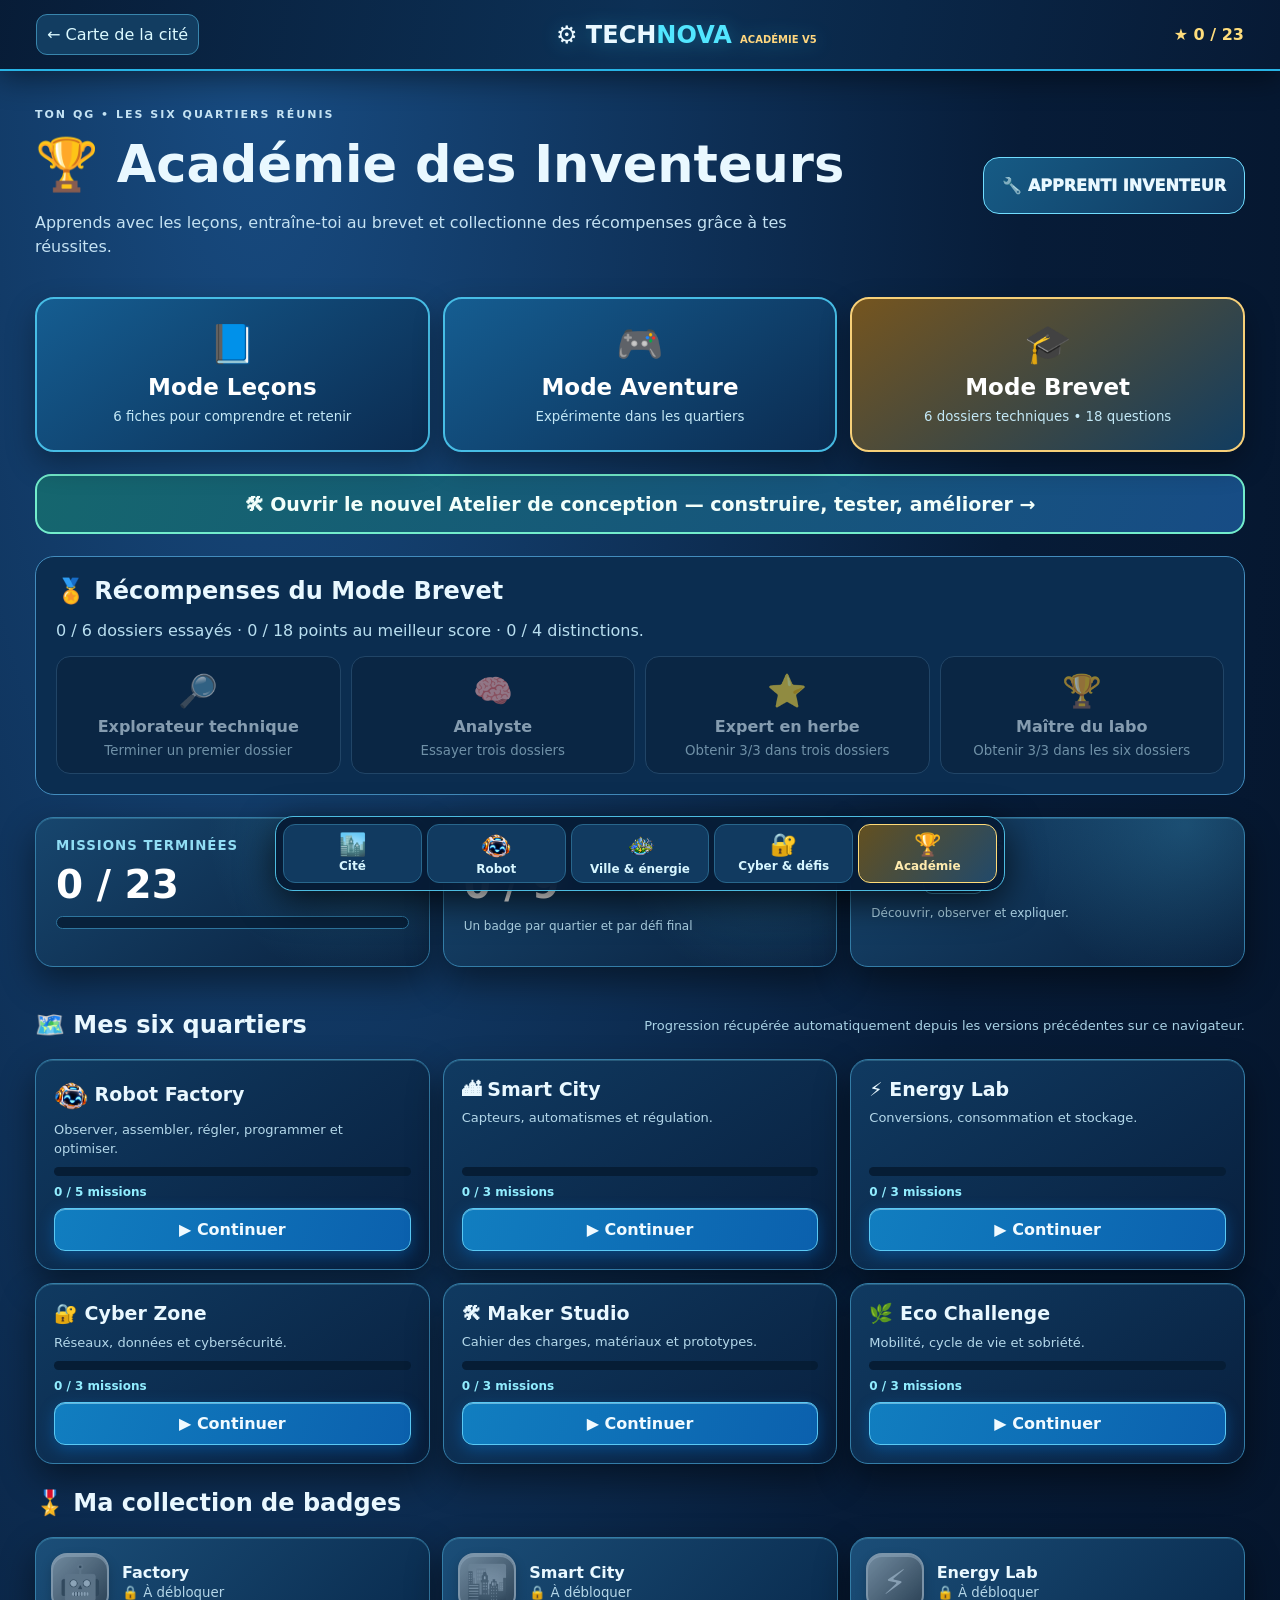
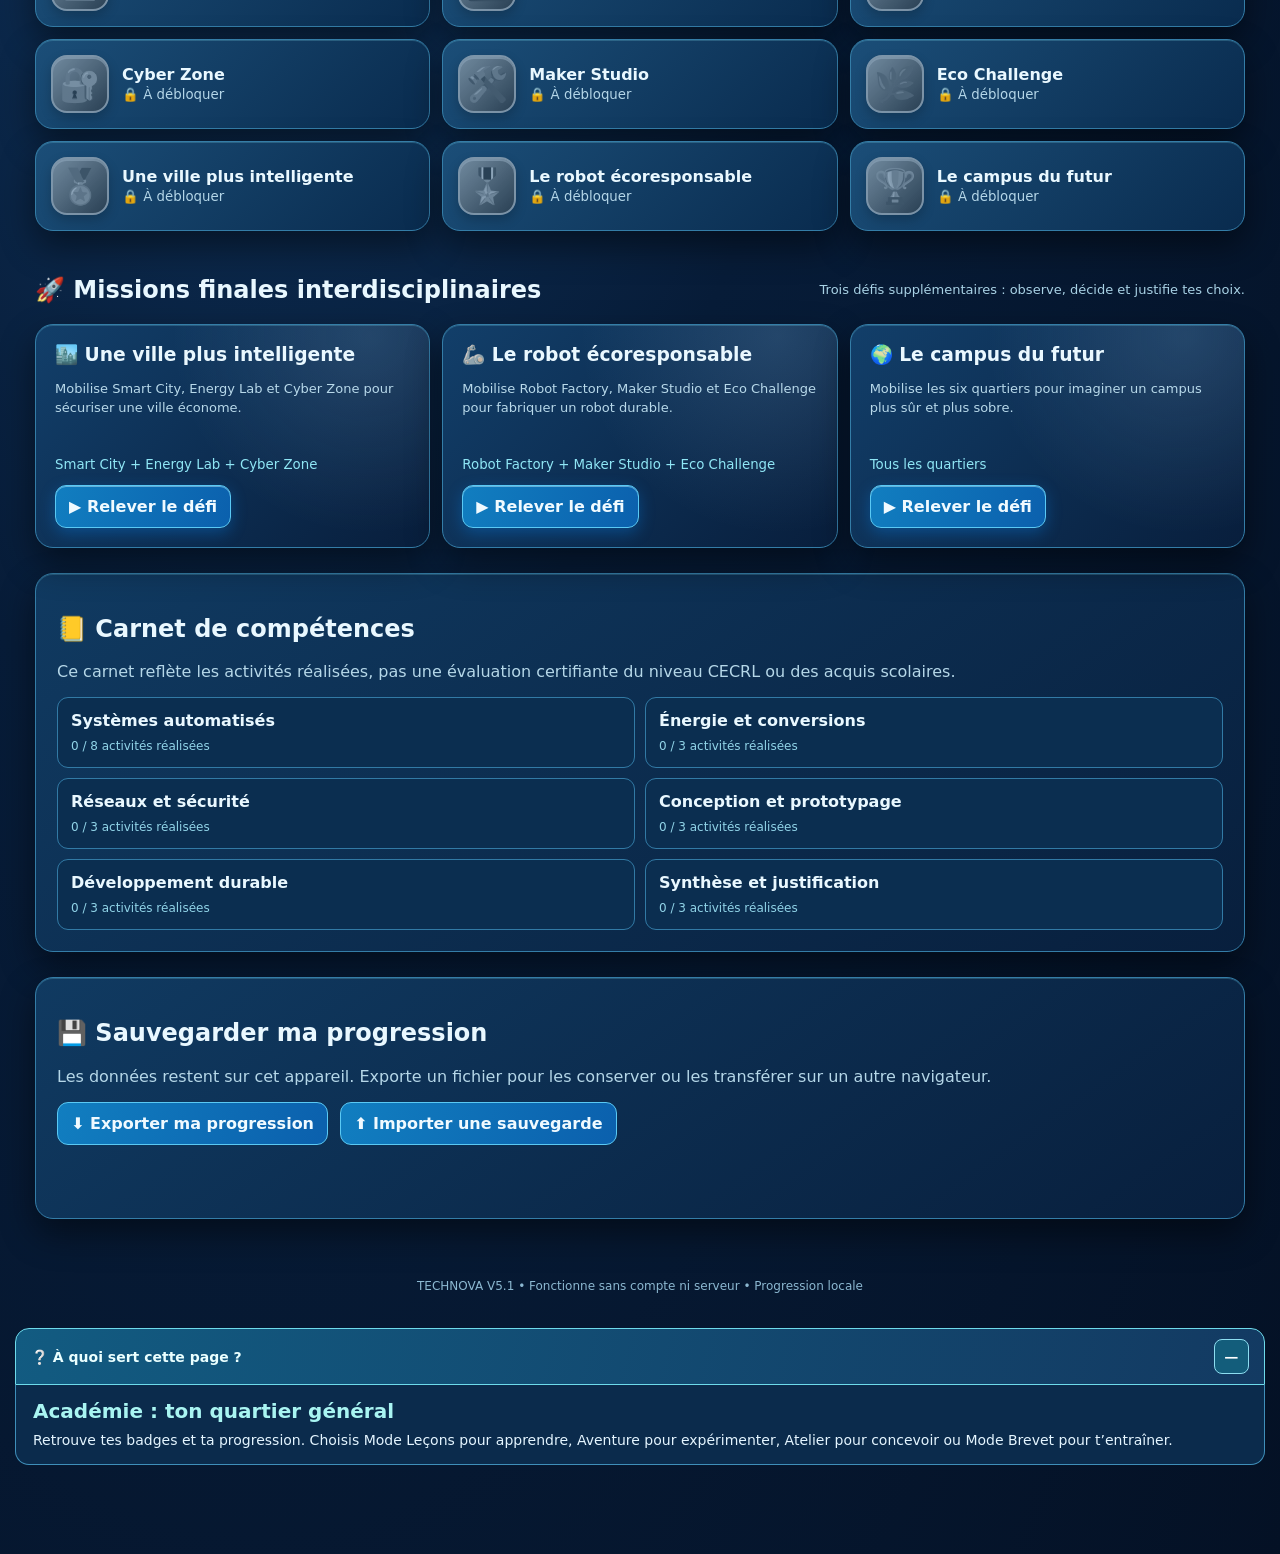
==== commit 6e6a3f61: "Afficher une explication contextuelle sur academy.html" ====
--- a/academy.html
+++ b/academy.html
@@ -1 +1 @@
-<!doctype html><html lang="fr"><head><meta charset="utf-8"><meta name="viewport" content="width=device-width,initial-scale=1"><meta name="theme-color" content="#061a34"><title>TECHNOVA V5 — Académie des Inventeurs</title><link rel="stylesheet" href="academy.css?v=3"><link rel="stylesheet" href="unified.css?v=52"><link rel="stylesheet" href="premium-visuals.css?v=2"></head><body><header><a href="./index.html">← Carte de la cité</a><strong>⚙ TECH<span>NOVA</span> <small>ACADÉMIE V5</small></strong><div id="topStars">★ 0 / 23</div></header><main><section class="hero"><div><p class="eyebrow">TON QG • LES SIX QUARTIERS RÉUNIS</p><h1>🏆 Académie des Inventeurs</h1><p>Apprends avec les leçons, entraîne-toi au brevet et collectionne des récompenses grâce à tes réussites.</p></div><div class="rank" id="rank">APPRENTI·E</div></section><section class="academy-modes" aria-label="Choisir son mode"><a href="./lecons.html"><span>📘</span><strong>Mode Leçons</strong><small>6 fiches pour comprendre et retenir</small></a><a href="./v3-hd.html?zone=smart"><span>🎮</span><strong>Mode Aventure</strong><small>Expérimente dans les quartiers</small></a><a href="./brevet.html"><span>🎓</span><strong>Mode Brevet</strong><small>6 dossiers techniques • 18 questions</small></a></section><section class="atelier-entry"><a href="./atelier.html">🛠 Ouvrir le nouvel Atelier de conception — construire, tester, améliorer →</a></section><section class="brevet-rewards"><h2>🏅 Récompenses du Mode Brevet</h2><p id="brevetRewardText">Réussis les dossiers pour débloquer des distinctions.</p><div id="brevetRewardGrid" class="brevet-reward-grid"></div></section><section class="dashboard"><article class="stat"><small>MISSIONS TERMINÉES</small><strong id="count">0 / 23</strong><div class="bar"><div id="progressBar"></div></div></article><article class="stat"><small>BADGES DÉBLOQUÉS</small><strong id="badgeCount">0 / 9</strong><p>Un badge par quartier et par défi final</p></article><article class="stat"><small>MON PARCOURS</small><label for="grade">Niveau</label><select id="grade"><option value="5e">5e</option><option value="4e">4e</option><option value="3e">3e</option></select><p id="gradeHelp"></p></article></section><section class="districts"><div class="section-head"><h2>🗺️ Mes six quartiers</h2><p>Progression récupérée automatiquement depuis les versions précédentes sur ce navigateur.</p></div><div class="district-grid" id="districtGrid"></div></section><section class="badges"><h2>🎖️ Ma collection de badges</h2><div class="badge-grid" id="badgeGrid"></div></section><section class="finals"><div class="section-head"><h2>🚀 Missions finales interdisciplinaires</h2><p>Trois défis supplémentaires : observe, décide et justifie tes choix.</p></div><div class="final-grid" id="finalGrid"></div><div class="challenge" id="challenge" hidden><div class="challenge-head"><div><span id="challengeTag"></span><h3 id="challengeTitle"></h3></div><button type="button" id="closeChallenge">✕ Fermer</button></div><p id="challengeIntro"></p><div class="steps" id="steps"></div><div id="challengeTask"></div><p class="feedback" id="feedback" role="status" aria-live="polite"></p><div class="challenge-actions"><button id="retry" type="button">↻ Recommencer</button><button id="continue" type="button" disabled>Étape suivante →</button></div></div></section><section class="skills"><h2>📒 Carnet de compétences</h2><p>Ce carnet reflète les activités réalisées, pas une évaluation certifiante du niveau CECRL ou des acquis scolaires.</p><div id="skillGrid" class="skill-grid"></div></section><section class="save"><h2>💾 Sauvegarder ma progression</h2><p>Les données restent sur cet appareil. Exporte un fichier pour les conserver ou les transférer sur un autre navigateur.</p><div class="save-actions"><button id="export">⬇ Exporter ma progression</button><label class="import">⬆ Importer une sauvegarde<input id="import" type="file" accept="application/json,.json"></label></div><p id="saveStatus" role="status"></p></section></main><footer>TECHNOVA V5.1 • Fonctionne sans compte ni serveur • Progression locale</footer><script src="academy.js?v=52"></script><script src="unified.js?v=52"></script></body></html>+<!doctype html><html lang="fr"><head><meta charset="utf-8"><meta name="viewport" content="width=device-width,initial-scale=1"><meta name="theme-color" content="#061a34"><title>TECHNOVA V5 — Académie des Inventeurs</title><link rel="stylesheet" href="academy.css?v=3"><link rel="stylesheet" href="unified.css?v=52"><link rel="stylesheet" href="premium-visuals.css?v=2"><link rel="stylesheet" href="./page-guide.css?v=1"></head><body><header><a href="./index.html">← Carte de la cité</a><strong>⚙ TECH<span>NOVA</span> <small>ACADÉMIE V5</small></strong><div id="topStars">★ 0 / 23</div></header><main><section class="hero"><div><p class="eyebrow">TON QG • LES SIX QUARTIERS RÉUNIS</p><h1>🏆 Académie des Inventeurs</h1><p>Apprends avec les leçons, entraîne-toi au brevet et collectionne des récompenses grâce à tes réussites.</p></div><div class="rank" id="rank">APPRENTI·E</div></section><section class="academy-modes" aria-label="Choisir son mode"><a href="./lecons.html"><span>📘</span><strong>Mode Leçons</strong><small>6 fiches pour comprendre et retenir</small></a><a href="./v3-hd.html?zone=smart"><span>🎮</span><strong>Mode Aventure</strong><small>Expérimente dans les quartiers</small></a><a href="./brevet.html"><span>🎓</span><strong>Mode Brevet</strong><small>6 dossiers techniques • 18 questions</small></a></section><section class="atelier-entry"><a href="./atelier.html">🛠 Ouvrir le nouvel Atelier de conception — construire, tester, améliorer →</a></section><section class="brevet-rewards"><h2>🏅 Récompenses du Mode Brevet</h2><p id="brevetRewardText">Réussis les dossiers pour débloquer des distinctions.</p><div id="brevetRewardGrid" class="brevet-reward-grid"></div></section><section class="dashboard"><article class="stat"><small>MISSIONS TERMINÉES</small><strong id="count">0 / 23</strong><div class="bar"><div id="progressBar"></div></div></article><article class="stat"><small>BADGES DÉBLOQUÉS</small><strong id="badgeCount">0 / 9</strong><p>Un badge par quartier et par défi final</p></article><article class="stat"><small>MON PARCOURS</small><label for="grade">Niveau</label><select id="grade"><option value="5e">5e</option><option value="4e">4e</option><option value="3e">3e</option></select><p id="gradeHelp"></p></article></section><section class="districts"><div class="section-head"><h2>🗺️ Mes six quartiers</h2><p>Progression récupérée automatiquement depuis les versions précédentes sur ce navigateur.</p></div><div class="district-grid" id="districtGrid"></div></section><section class="badges"><h2>🎖️ Ma collection de badges</h2><div class="badge-grid" id="badgeGrid"></div></section><section class="finals"><div class="section-head"><h2>🚀 Missions finales interdisciplinaires</h2><p>Trois défis supplémentaires : observe, décide et justifie tes choix.</p></div><div class="final-grid" id="finalGrid"></div><div class="challenge" id="challenge" hidden><div class="challenge-head"><div><span id="challengeTag"></span><h3 id="challengeTitle"></h3></div><button type="button" id="closeChallenge">✕ Fermer</button></div><p id="challengeIntro"></p><div class="steps" id="steps"></div><div id="challengeTask"></div><p class="feedback" id="feedback" role="status" aria-live="polite"></p><div class="challenge-actions"><button id="retry" type="button">↻ Recommencer</button><button id="continue" type="button" disabled>Étape suivante →</button></div></div></section><section class="skills"><h2>📒 Carnet de compétences</h2><p>Ce carnet reflète les activités réalisées, pas une évaluation certifiante du niveau CECRL ou des acquis scolaires.</p><div id="skillGrid" class="skill-grid"></div></section><section class="save"><h2>💾 Sauvegarder ma progression</h2><p>Les données restent sur cet appareil. Exporte un fichier pour les conserver ou les transférer sur un autre navigateur.</p><div class="save-actions"><button id="export">⬇ Exporter ma progression</button><label class="import">⬆ Importer une sauvegarde<input id="import" type="file" accept="application/json,.json"></label></div><p id="saveStatus" role="status"></p></section></main><footer>TECHNOVA V5.1 • Fonctionne sans compte ni serveur • Progression locale</footer><script src="academy.js?v=52"></script><script src="unified.js?v=52"></script><script src="./page-guide.js?v=1"></script></body></html>
--- a/academy.css
+++ b/academy.css
@@ -1,3 +1,5 @@
 :root{font-family:system-ui,-apple-system,"Segoe UI",sans-serif;background:#06142c;color:#e9f8ff}*{box-sizing:border-box}body{margin:0;background:radial-gradient(ellipse at 50% -10%,#17558a,#071b36 55%,#051124)}button,a,select{font:inherit}button{cursor:pointer;color:inherit}button:focus-visible,a:focus-visible,input:focus-visible,select:focus-visible{outline:3px solid #ffdc60;outline-offset:3px}header{display:flex;align-items:center;justify-content:space-between;gap:10px;padding:14px clamp(12px,3vw,36px);background:#061932e8;border-bottom:2px solid #238fca}header a{background:#123d61;border:1px solid #3986ad;color:#dcfaff;text-decoration:none;padding:10px;border-radius:11px}header strong{font-size:clamp(16px,2.5vw,24px);white-space:nowrap}header strong span{color:#52e6ff}header small{font-size:10px;color:#ffd67e}#topStars{color:#ffdd7c;font-weight:900;white-space:nowrap}main{max-width:1420px;margin:auto;padding:25px clamp(12px,3vw,35px) 40px}.hero{display:flex;justify-content:space-between;align-items:center;gap:16px;margin-bottom:22px}.hero h1{font-size:clamp(29px,4.4vw,51px);margin:6px 0}.hero p{color:#c4e2f3;max-width:780px;line-height:1.5}.eyebrow{font-size:11px;font-weight:900;color:#6be9ff;letter-spacing:2px}.rank{border:1px solid #71ddff;border-radius:16px;background:linear-gradient(130deg,#165b85,#103960);padding:18px;text-align:center;font-weight:950;white-space:nowrap}.dashboard{display:grid;grid-template-columns:repeat(3,minmax(0,1fr));gap:13px}.stat,.district-card,.badge,.final-card,.challenge,.skills,.save{background:linear-gradient(145deg,#103a61,#081f3d);border:1px solid #347da7;border-radius:18px;box-shadow:0 12px 30px #0004}.stat{padding:20px;min-height:150px}.stat small{display:block;color:#90ddf4;font-weight:900;letter-spacing:1px}.stat strong{font-size:clamp(25px,3.5vw,39px);display:block;margin:9px 0;color:#fff}.stat p{font-size:12px;color:#afd5e7}.stat label{font-size:12px;color:#bce5f5}.stat select{background:#0c2d4f;color:white;border:1px solid #4798bd;padding:9px;border-radius:9px;margin-left:10px}.bar{height:13px;background:#08213b;border-radius:20px;overflow:hidden;border:1px solid #2e759e}.bar>div{height:100%;width:0;background:linear-gradient(90deg,#19b2ed,#50f0b0);transition:width .3s}.districts,.badges,.finals,.skills,.save{margin-top:25px}.section-head{display:flex;justify-content:space-between;gap:14px;align-items:center}.section-head p{color:#a9d2e5;font-size:13px}.district-grid{display:grid;grid-template-columns:repeat(3,minmax(0,1fr));gap:13px}.district-card{padding:18px;display:flex;flex-direction:column;gap:9px}.district-card h3{margin:0;font-size:19px}.district-card p{color:#b4d8ea;font-size:13px;line-height:1.4;flex:1;margin:0}.district-card .meter{height:9px;background:#061d35;border-radius:9px;overflow:hidden}.district-card .meter>div{height:100%;background:linear-gradient(90deg,#29a5f2,#54f1b0)}.district-card .count{color:#91edff;font-size:12px;font-weight:900}.district-card a,.final-card button,.challenge-actions button,.save-actions button,.import{display:inline-block;text-decoration:none;text-align:center;padding:11px 13px;background:linear-gradient(110deg,#117ec0,#0b60ad);border:1px solid #5ac9f4;border-radius:11px;font-weight:850;color:#f0faff}.badge-grid{display:grid;grid-template-columns:repeat(3,minmax(0,1fr));gap:12px}.badge{display:flex;align-items:center;gap:13px;padding:15px}.badge .icon{font-size:34px;filter:grayscale(1);opacity:.5}.badge.unlocked{border-color:#57d8a6}.badge.unlocked .icon{filter:none;opacity:1}.badge strong{display:block}.badge small{color:#b4d6e8}.final-grid{display:grid;grid-template-columns:repeat(3,minmax(0,1fr));gap:12px}.final-card{padding:19px}.final-card h3{margin:0 0 8px}.final-card p{color:#b8d9ea;min-height:65px;font-size:13px;line-height:1.5}.final-card small{display:block;color:#8fe6f5;margin-bottom:13px}.final-card.done{border-color:#58d6a3}.challenge{margin-top:18px;padding:20px}.challenge[hidden]{display:none}.challenge-head{display:flex;align-items:start;justify-content:space-between;gap:10px}.challenge-head span{font-size:11px;color:#87e7fa;font-weight:900}.challenge-head h3{margin:5px 0}.challenge-head button{border:1px solid #4787ac;border-radius:9px;padding:9px;background:#12395b}.challenge>p{color:#c2ddec}.steps{display:flex;gap:7px;margin:12px 0}.steps span{flex:1;height:7px;border-radius:7px;background:#1b4667}.steps span.active{background:#58e2bd}.question{font-weight:850;margin:15px 0}.choices{display:grid;gap:10px}.choices button{background:#134168;border:1px solid #4b8fb6;border-radius:12px;padding:13px;text-align:left;font-weight:750}.choices button[aria-pressed=true]{border-color:#63eabb;background:#116757}.feedback{min-height:35px;color:#ffe29c;font-weight:800}.feedback.ok{color:#79ffc0}.challenge-actions{display:flex;justify-content:space-between;gap:10px}.challenge-actions button:disabled{opacity:.4;cursor:not-allowed}.skills,.save{padding:21px}.skills p,.save p{color:#b5d7e8}.skill-grid{display:grid;grid-template-columns:repeat(2,minmax(0,1fr));gap:10px}.skill{background:#0b2e50;border:1px solid #327aa5;padding:13px;border-radius:11px}.skill strong{display:block;margin-bottom:5px}.skill span{color:#91d4e8;font-size:12px}.save-actions{display:flex;flex-wrap:wrap;gap:12px}.import{cursor:pointer}.import input{display:none}#saveStatus{min-height:20px;color:#86e9ba}footer{text-align:center;color:#8cb8d1;padding:20px;font-size:12px}@media(max-width:900px){.dashboard,.district-grid,.badge-grid,.final-grid{grid-template-columns:repeat(2,minmax(0,1fr))}.hero{display:block}.rank{display:inline-block;margin-top:10px}}@media(max-width:570px){header{padding:9px}header a{font-size:12px;padding:8px}header small{display:none}#topStars{font-size:12px}.dashboard,.district-grid,.badge-grid,.final-grid,.skill-grid{grid-template-columns:1fr}.stat{min-height:120px}.section-head{display:block}.badge{min-height:74px}.final-card p{min-height:0}.hero h1{font-size:31px}}
 /* Trois modes et collection des distinctions */
 .academy-modes{display:grid;grid-template-columns:repeat(3,minmax(0,1fr));gap:13px;margin:15px 0 22px}.academy-modes a{display:flex;flex-direction:column;align-items:center;justify-content:center;gap:8px;text-align:center;text-decoration:none;color:#fff;background:linear-gradient(145deg,#155d91,#0b2b50);border:2px solid #47bde5;border-radius:19px;min-height:155px;padding:17px;box-shadow:0 12px 30px #0005}.academy-modes a:nth-child(3){border-color:#f7d078;background:linear-gradient(145deg,#75551f,#123d60)}.academy-modes a>span{font-size:38px}.academy-modes strong{font-size:clamp(17px,2vw,23px)}.academy-modes small{color:#c3e8f6;line-height:1.4}.academy-modes a:hover{transform:translateY(-2px);filter:brightness(1.15)}.brevet-rewards{background:#0b2d50;border:1px solid #438cbd;border-radius:19px;padding:20px;margin:0 0 22px}.brevet-rewards h2{margin:0 0 8px}.brevet-rewards p{color:#b9dff0}.brevet-reward-grid{display:grid;grid-template-columns:repeat(4,minmax(0,1fr));gap:10px}.brevet-reward{display:flex;flex-direction:column;align-items:center;text-align:center;gap:7px;padding:15px 8px;background:#0a213b;border:1px solid #345a7b;border-radius:14px;opacity:.55}.brevet-reward.earned{opacity:1;background:linear-gradient(135deg,#154f6d,#265538);border-color:#70f3bf}.brevet-reward>span{font-size:32px}.brevet-reward small{color:#c1e2ee}.academy-robot-icon{width:34px;height:34px;object-fit:contain;vertical-align:middle}.badge .academy-robot-icon{width:40px;height:40px}@media(max-width:700px){.academy-modes{grid-template-columns:1fr;gap:10px}.academy-modes a{min-height:95px;padding:12px}.academy-modes a>span{font-size:28px}.brevet-reward-grid{grid-template-columns:repeat(2,minmax(0,1fr))}}
+
+.atelier-entry{margin:15px 0 22px}.atelier-entry a{display:block;padding:17px;text-align:center;text-decoration:none;font-size:clamp(14px,2vw,19px);font-weight:900;border-radius:16px;border:2px solid #73edcc;color:#f2fffa;background:linear-gradient(110deg,#15666e,#174c85)}.atelier-entry a:hover{filter:brightness(1.18)}
--- a/page-guide.css
+++ b/page-guide.css
@@ -0,0 +1 @@
+#tn-explainer{position:relative;z-index:5;max-width:1420px;margin:15px auto;padding:0 15px;color:#eaffff;font-family:system-ui,-apple-system,sans-serif;box-sizing:border-box}#tn-explainer *{box-sizing:border-box}#tn-explainer .tn-explainer-head{display:flex;align-items:center;justify-content:space-between;gap:10px;background:linear-gradient(105deg,#125b81,#133a62);border:1px solid #6edbeb;border-radius:14px 14px 0 0;padding:10px 15px}#tn-explainer .tn-explainer-head strong{font-size:14px}#tn-explainer .tn-explainer-head button{color:#fff;background:#135d7b;border:1px solid #8dddf0;border-radius:8px;font-size:20px;min-width:35px;min-height:35px;cursor:pointer}#tn-explainer #tn-explainer-body{background:#0b2b4c;border:1px solid #3f8fba;border-top:0;border-radius:0 0 14px 14px;padding:12px 17px}#tn-explainer #tn-explainer-body[hidden]{display:none}#tn-explainer h2{font-size:clamp(16px,2vw,20px);margin:2px 0 7px;color:#a9f5f2}#tn-explainer p{font-size:14px;line-height:1.55;margin:0;color:#e4f5ff}@media(max-width:600px){#tn-explainer{margin:10px auto;padding:0 10px}#tn-explainer #tn-explainer-body{padding:11px 13px}#tn-explainer p{font-size:13px}}
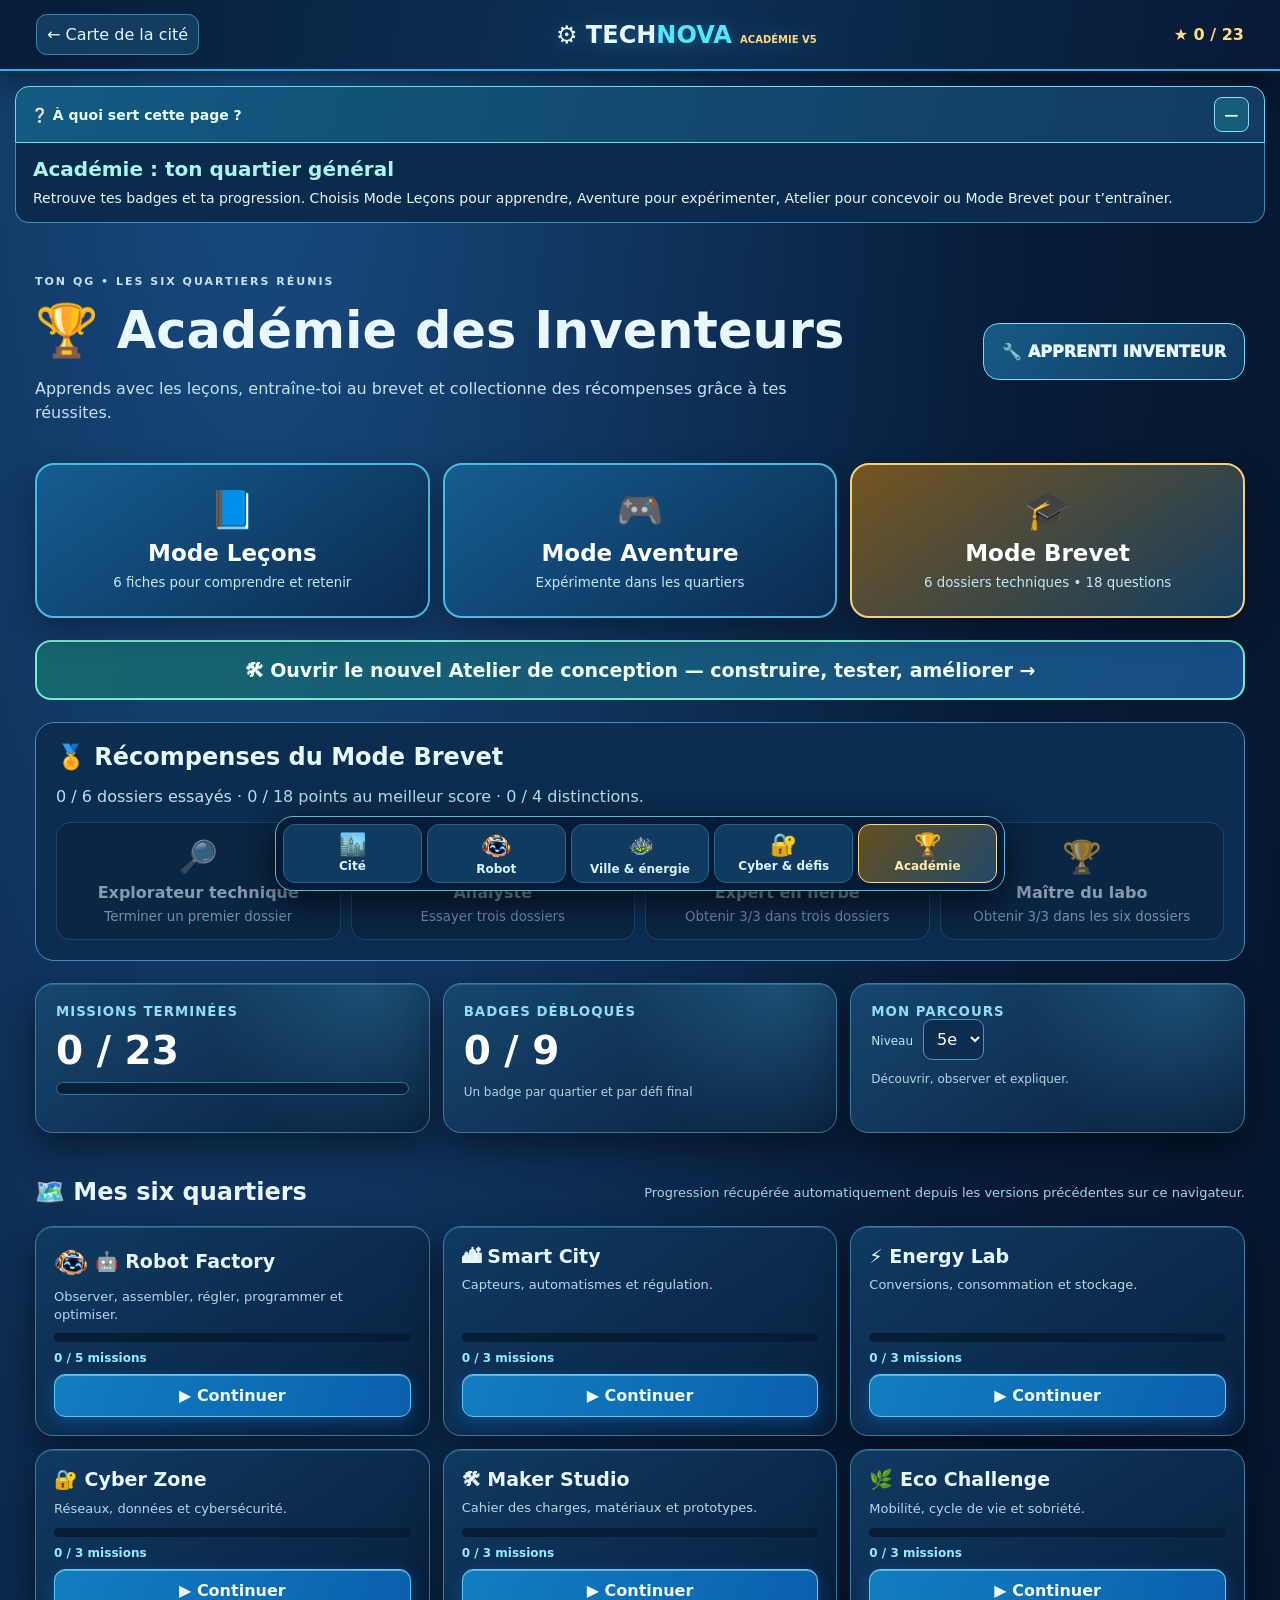
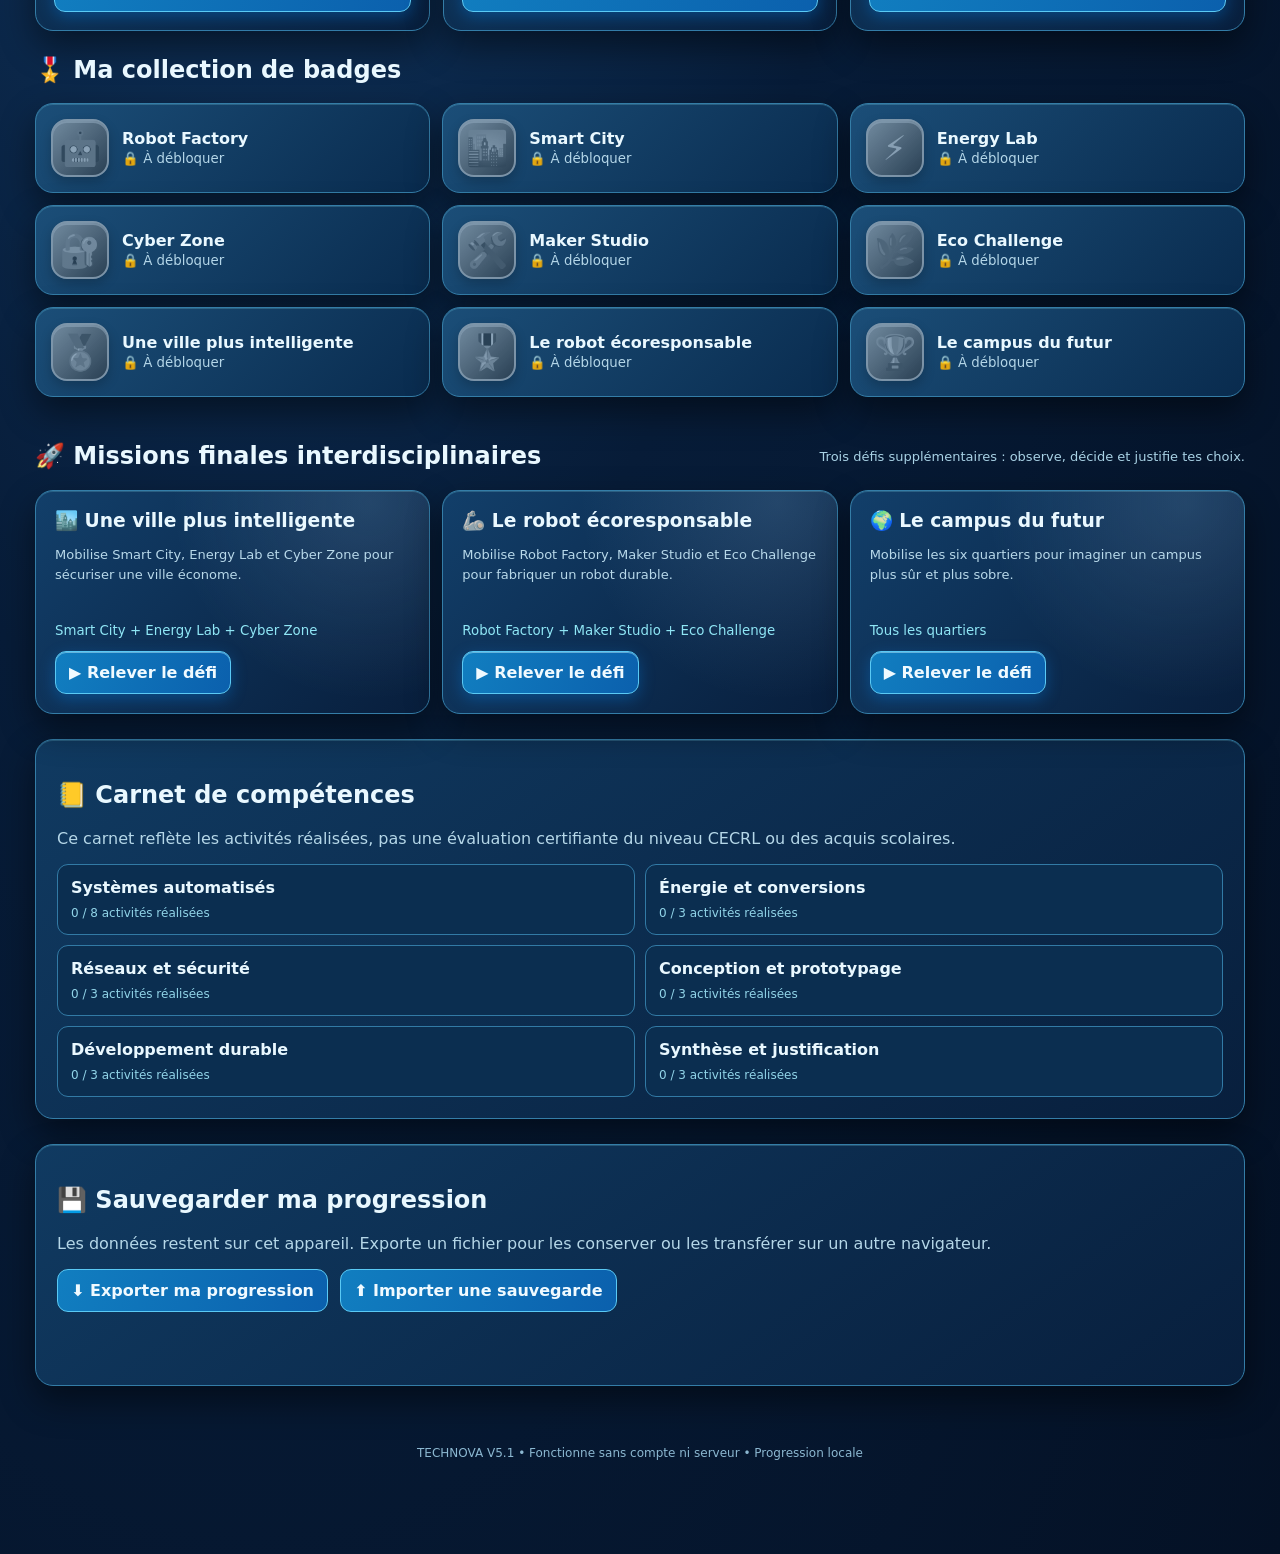
==== commit 59edb423: "Stabilisation : actualiser versions des scripts et guide" ====
--- a/academy.html
+++ b/academy.html
@@ -1 +1 @@
-<!doctype html><html lang="fr"><head><meta charset="utf-8"><meta name="viewport" content="width=device-width,initial-scale=1"><meta name="theme-color" content="#061a34"><title>TECHNOVA V5 — Académie des Inventeurs</title><link rel="stylesheet" href="academy.css?v=3"><link rel="stylesheet" href="unified.css?v=52"><link rel="stylesheet" href="premium-visuals.css?v=2"><link rel="stylesheet" href="./page-guide.css?v=1"></head><body><header><a href="./index.html">← Carte de la cité</a><strong>⚙ TECH<span>NOVA</span> <small>ACADÉMIE V5</small></strong><div id="topStars">★ 0 / 23</div></header><main><section class="hero"><div><p class="eyebrow">TON QG • LES SIX QUARTIERS RÉUNIS</p><h1>🏆 Académie des Inventeurs</h1><p>Apprends avec les leçons, entraîne-toi au brevet et collectionne des récompenses grâce à tes réussites.</p></div><div class="rank" id="rank">APPRENTI·E</div></section><section class="academy-modes" aria-label="Choisir son mode"><a href="./lecons.html"><span>📘</span><strong>Mode Leçons</strong><small>6 fiches pour comprendre et retenir</small></a><a href="./v3-hd.html?zone=smart"><span>🎮</span><strong>Mode Aventure</strong><small>Expérimente dans les quartiers</small></a><a href="./brevet.html"><span>🎓</span><strong>Mode Brevet</strong><small>6 dossiers techniques • 18 questions</small></a></section><section class="atelier-entry"><a href="./atelier.html">🛠 Ouvrir le nouvel Atelier de conception — construire, tester, améliorer →</a></section><section class="brevet-rewards"><h2>🏅 Récompenses du Mode Brevet</h2><p id="brevetRewardText">Réussis les dossiers pour débloquer des distinctions.</p><div id="brevetRewardGrid" class="brevet-reward-grid"></div></section><section class="dashboard"><article class="stat"><small>MISSIONS TERMINÉES</small><strong id="count">0 / 23</strong><div class="bar"><div id="progressBar"></div></div></article><article class="stat"><small>BADGES DÉBLOQUÉS</small><strong id="badgeCount">0 / 9</strong><p>Un badge par quartier et par défi final</p></article><article class="stat"><small>MON PARCOURS</small><label for="grade">Niveau</label><select id="grade"><option value="5e">5e</option><option value="4e">4e</option><option value="3e">3e</option></select><p id="gradeHelp"></p></article></section><section class="districts"><div class="section-head"><h2>🗺️ Mes six quartiers</h2><p>Progression récupérée automatiquement depuis les versions précédentes sur ce navigateur.</p></div><div class="district-grid" id="districtGrid"></div></section><section class="badges"><h2>🎖️ Ma collection de badges</h2><div class="badge-grid" id="badgeGrid"></div></section><section class="finals"><div class="section-head"><h2>🚀 Missions finales interdisciplinaires</h2><p>Trois défis supplémentaires : observe, décide et justifie tes choix.</p></div><div class="final-grid" id="finalGrid"></div><div class="challenge" id="challenge" hidden><div class="challenge-head"><div><span id="challengeTag"></span><h3 id="challengeTitle"></h3></div><button type="button" id="closeChallenge">✕ Fermer</button></div><p id="challengeIntro"></p><div class="steps" id="steps"></div><div id="challengeTask"></div><p class="feedback" id="feedback" role="status" aria-live="polite"></p><div class="challenge-actions"><button id="retry" type="button">↻ Recommencer</button><button id="continue" type="button" disabled>Étape suivante →</button></div></div></section><section class="skills"><h2>📒 Carnet de compétences</h2><p>Ce carnet reflète les activités réalisées, pas une évaluation certifiante du niveau CECRL ou des acquis scolaires.</p><div id="skillGrid" class="skill-grid"></div></section><section class="save"><h2>💾 Sauvegarder ma progression</h2><p>Les données restent sur cet appareil. Exporte un fichier pour les conserver ou les transférer sur un autre navigateur.</p><div class="save-actions"><button id="export">⬇ Exporter ma progression</button><label class="import">⬆ Importer une sauvegarde<input id="import" type="file" accept="application/json,.json"></label></div><p id="saveStatus" role="status"></p></section></main><footer>TECHNOVA V5.1 • Fonctionne sans compte ni serveur • Progression locale</footer><script src="academy.js?v=52"></script><script src="unified.js?v=52"></script><script src="./page-guide.js?v=1"></script></body></html>+<!doctype html><html lang="fr"><head><meta charset="utf-8"><meta name="viewport" content="width=device-width,initial-scale=1"><meta name="theme-color" content="#061a34"><title>TECHNOVA V5 — Académie des Inventeurs</title><link rel="stylesheet" href="academy.css?v=3"><link rel="stylesheet" href="unified.css?v=52"><link rel="stylesheet" href="premium-visuals.css?v=2"><link rel="stylesheet" href="./page-guide.css?v=2"></head><body><header><a href="./index.html">← Carte de la cité</a><strong>⚙ TECH<span>NOVA</span> <small>ACADÉMIE V5</small></strong><div id="topStars">★ 0 / 23</div></header><main><section class="hero"><div><p class="eyebrow">TON QG • LES SIX QUARTIERS RÉUNIS</p><h1>🏆 Académie des Inventeurs</h1><p>Apprends avec les leçons, entraîne-toi au brevet et collectionne des récompenses grâce à tes réussites.</p></div><div class="rank" id="rank">APPRENTI·E</div></section><section class="academy-modes" aria-label="Choisir son mode"><a href="./lecons.html"><span>📘</span><strong>Mode Leçons</strong><small>6 fiches pour comprendre et retenir</small></a><a href="./v3-hd.html?zone=smart"><span>🎮</span><strong>Mode Aventure</strong><small>Expérimente dans les quartiers</small></a><a href="./brevet.html"><span>🎓</span><strong>Mode Brevet</strong><small>6 dossiers techniques • 18 questions</small></a></section><section class="atelier-entry"><a href="./atelier.html">🛠 Ouvrir le nouvel Atelier de conception — construire, tester, améliorer →</a></section><section class="brevet-rewards"><h2>🏅 Récompenses du Mode Brevet</h2><p id="brevetRewardText">Réussis les dossiers pour débloquer des distinctions.</p><div id="brevetRewardGrid" class="brevet-reward-grid"></div></section><section class="dashboard"><article class="stat"><small>MISSIONS TERMINÉES</small><strong id="count">0 / 23</strong><div class="bar"><div id="progressBar"></div></div></article><article class="stat"><small>BADGES DÉBLOQUÉS</small><strong id="badgeCount">0 / 9</strong><p>Un badge par quartier et par défi final</p></article><article class="stat"><small>MON PARCOURS</small><label for="grade">Niveau</label><select id="grade"><option value="5e">5e</option><option value="4e">4e</option><option value="3e">3e</option></select><p id="gradeHelp"></p></article></section><section class="districts"><div class="section-head"><h2>🗺️ Mes six quartiers</h2><p>Progression récupérée automatiquement depuis les versions précédentes sur ce navigateur.</p></div><div class="district-grid" id="districtGrid"></div></section><section class="badges"><h2>🎖️ Ma collection de badges</h2><div class="badge-grid" id="badgeGrid"></div></section><section class="finals"><div class="section-head"><h2>🚀 Missions finales interdisciplinaires</h2><p>Trois défis supplémentaires : observe, décide et justifie tes choix.</p></div><div class="final-grid" id="finalGrid"></div><div class="challenge" id="challenge" hidden><div class="challenge-head"><div><span id="challengeTag"></span><h3 id="challengeTitle"></h3></div><button type="button" id="closeChallenge">✕ Fermer</button></div><p id="challengeIntro"></p><div class="steps" id="steps"></div><div id="challengeTask"></div><p class="feedback" id="feedback" role="status" aria-live="polite"></p><div class="challenge-actions"><button id="retry" type="button">↻ Recommencer</button><button id="continue" type="button" disabled>Étape suivante →</button></div></div></section><section class="skills"><h2>📒 Carnet de compétences</h2><p>Ce carnet reflète les activités réalisées, pas une évaluation certifiante du niveau CECRL ou des acquis scolaires.</p><div id="skillGrid" class="skill-grid"></div></section><section class="save"><h2>💾 Sauvegarder ma progression</h2><p>Les données restent sur cet appareil. Exporte un fichier pour les conserver ou les transférer sur un autre navigateur.</p><div class="save-actions"><button id="export">⬇ Exporter ma progression</button><label class="import">⬆ Importer une sauvegarde<input id="import" type="file" accept="application/json,.json"></label></div><p id="saveStatus" role="status"></p></section></main><footer>TECHNOVA V5.1 • Fonctionne sans compte ni serveur • Progression locale</footer><script src="academy.js?v=53"></script><script src="unified.js?v=52"></script><script src="./page-guide.js?v=2"></script></body></html>
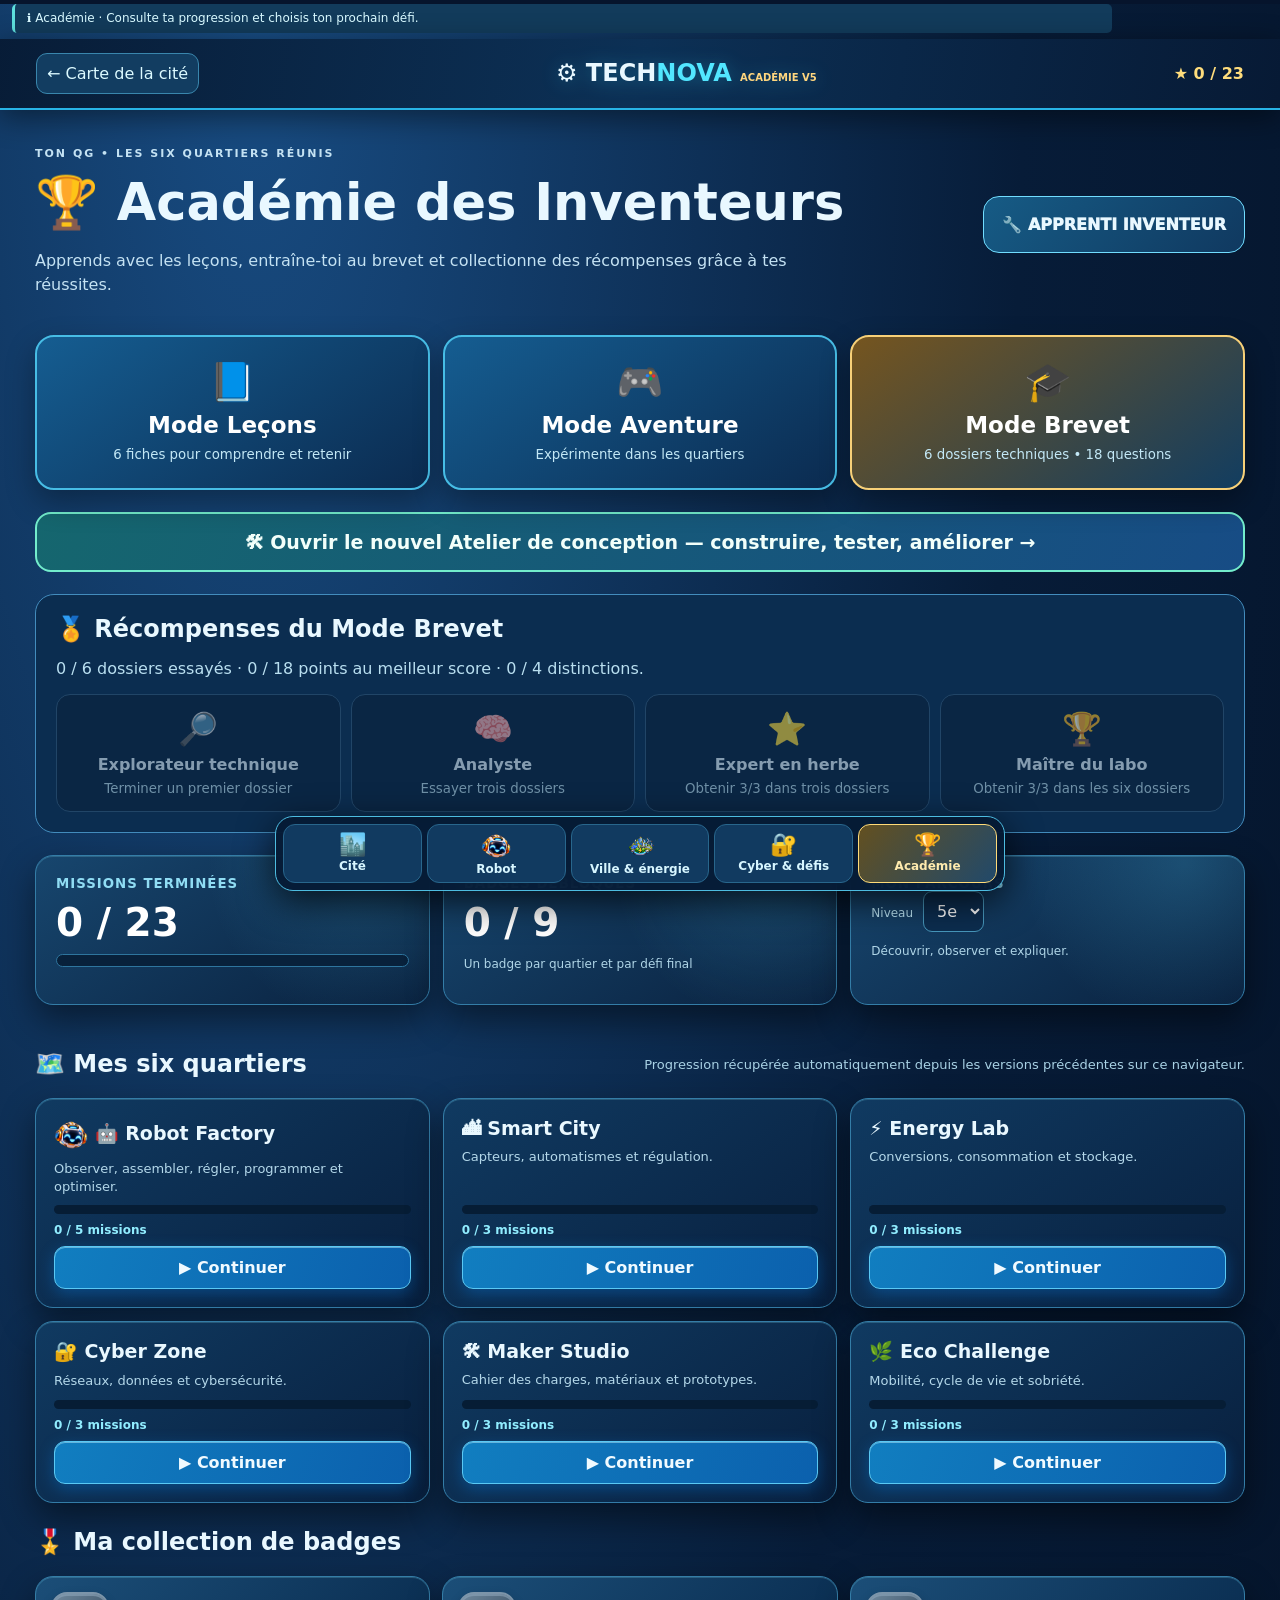
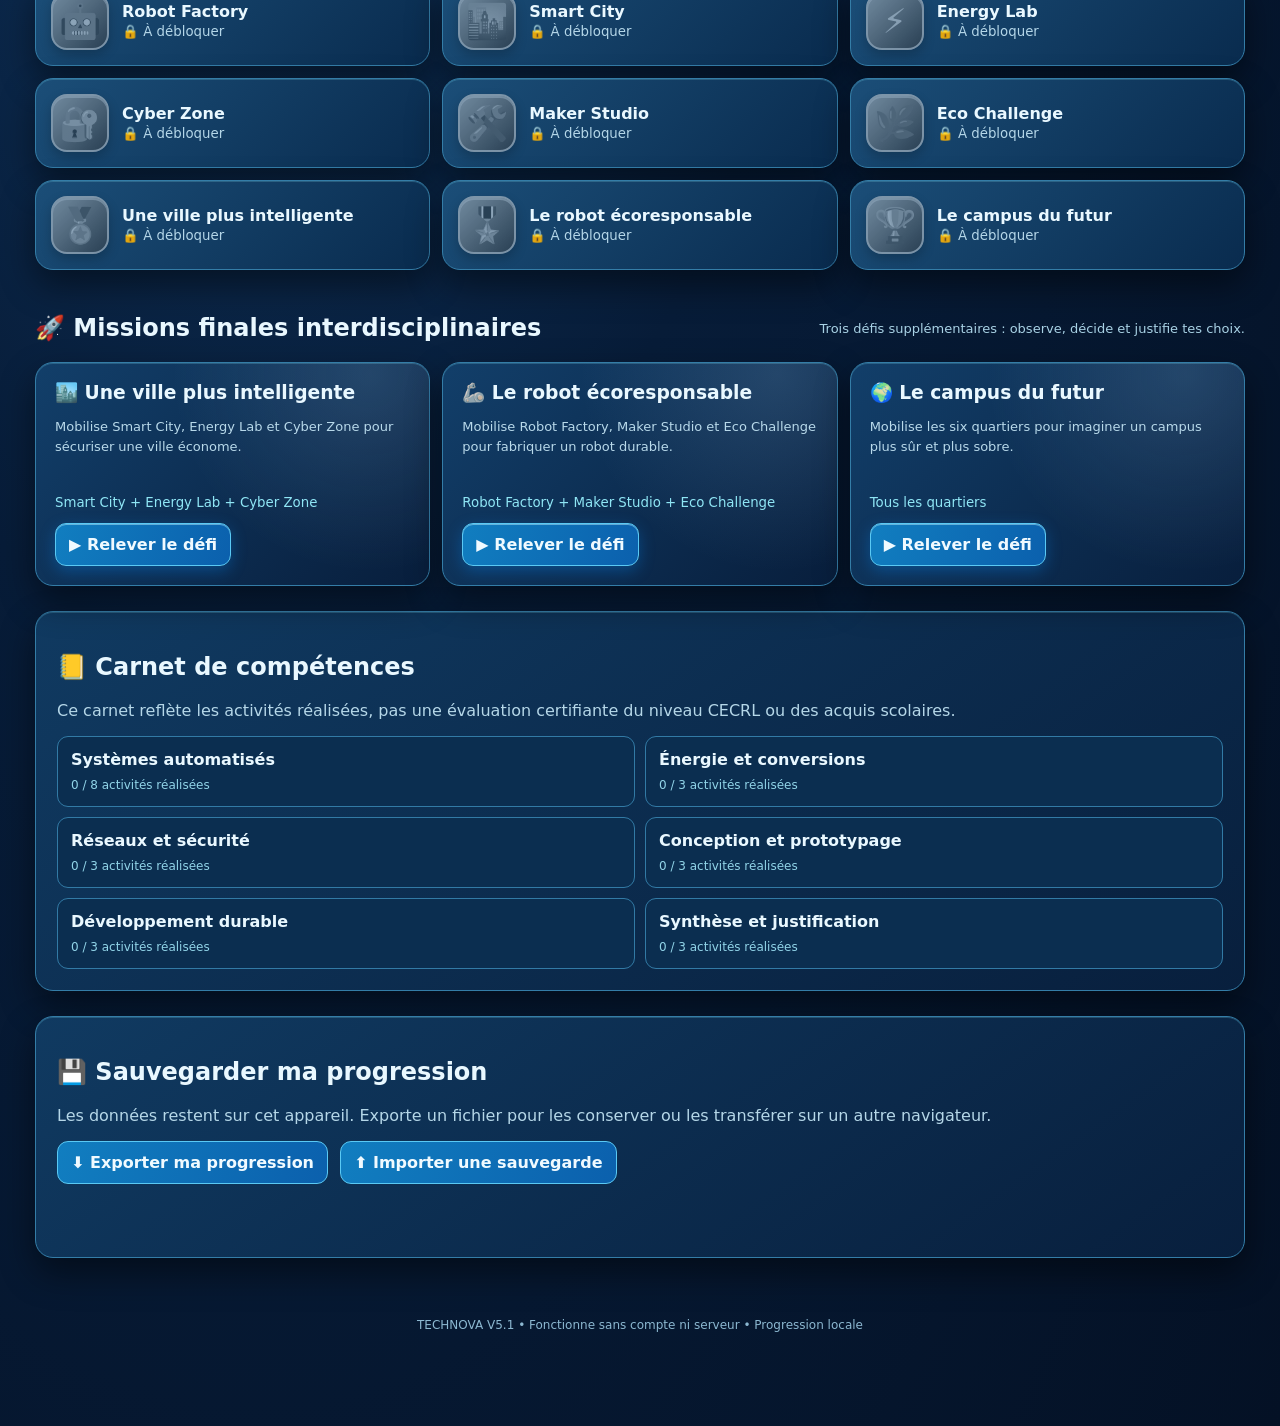
==== commit f0a0112d: "Intégrer un descriptif discret sans encadré encombrant" ====
--- a/academy.html
+++ b/academy.html
@@ -1 +1 @@
-<!doctype html><html lang="fr"><head><meta charset="utf-8"><meta name="viewport" content="width=device-width,initial-scale=1"><meta name="theme-color" content="#061a34"><title>TECHNOVA V5 — Académie des Inventeurs</title><link rel="stylesheet" href="academy.css?v=3"><link rel="stylesheet" href="unified.css?v=52"><link rel="stylesheet" href="premium-visuals.css?v=2"><link rel="stylesheet" href="./page-guide.css?v=2"></head><body><header><a href="./index.html">← Carte de la cité</a><strong>⚙ TECH<span>NOVA</span> <small>ACADÉMIE V5</small></strong><div id="topStars">★ 0 / 23</div></header><main><section class="hero"><div><p class="eyebrow">TON QG • LES SIX QUARTIERS RÉUNIS</p><h1>🏆 Académie des Inventeurs</h1><p>Apprends avec les leçons, entraîne-toi au brevet et collectionne des récompenses grâce à tes réussites.</p></div><div class="rank" id="rank">APPRENTI·E</div></section><section class="academy-modes" aria-label="Choisir son mode"><a href="./lecons.html"><span>📘</span><strong>Mode Leçons</strong><small>6 fiches pour comprendre et retenir</small></a><a href="./v3-hd.html?zone=smart"><span>🎮</span><strong>Mode Aventure</strong><small>Expérimente dans les quartiers</small></a><a href="./brevet.html"><span>🎓</span><strong>Mode Brevet</strong><small>6 dossiers techniques • 18 questions</small></a></section><section class="atelier-entry"><a href="./atelier.html">🛠 Ouvrir le nouvel Atelier de conception — construire, tester, améliorer →</a></section><section class="brevet-rewards"><h2>🏅 Récompenses du Mode Brevet</h2><p id="brevetRewardText">Réussis les dossiers pour débloquer des distinctions.</p><div id="brevetRewardGrid" class="brevet-reward-grid"></div></section><section class="dashboard"><article class="stat"><small>MISSIONS TERMINÉES</small><strong id="count">0 / 23</strong><div class="bar"><div id="progressBar"></div></div></article><article class="stat"><small>BADGES DÉBLOQUÉS</small><strong id="badgeCount">0 / 9</strong><p>Un badge par quartier et par défi final</p></article><article class="stat"><small>MON PARCOURS</small><label for="grade">Niveau</label><select id="grade"><option value="5e">5e</option><option value="4e">4e</option><option value="3e">3e</option></select><p id="gradeHelp"></p></article></section><section class="districts"><div class="section-head"><h2>🗺️ Mes six quartiers</h2><p>Progression récupérée automatiquement depuis les versions précédentes sur ce navigateur.</p></div><div class="district-grid" id="districtGrid"></div></section><section class="badges"><h2>🎖️ Ma collection de badges</h2><div class="badge-grid" id="badgeGrid"></div></section><section class="finals"><div class="section-head"><h2>🚀 Missions finales interdisciplinaires</h2><p>Trois défis supplémentaires : observe, décide et justifie tes choix.</p></div><div class="final-grid" id="finalGrid"></div><div class="challenge" id="challenge" hidden><div class="challenge-head"><div><span id="challengeTag"></span><h3 id="challengeTitle"></h3></div><button type="button" id="closeChallenge">✕ Fermer</button></div><p id="challengeIntro"></p><div class="steps" id="steps"></div><div id="challengeTask"></div><p class="feedback" id="feedback" role="status" aria-live="polite"></p><div class="challenge-actions"><button id="retry" type="button">↻ Recommencer</button><button id="continue" type="button" disabled>Étape suivante →</button></div></div></section><section class="skills"><h2>📒 Carnet de compétences</h2><p>Ce carnet reflète les activités réalisées, pas une évaluation certifiante du niveau CECRL ou des acquis scolaires.</p><div id="skillGrid" class="skill-grid"></div></section><section class="save"><h2>💾 Sauvegarder ma progression</h2><p>Les données restent sur cet appareil. Exporte un fichier pour les conserver ou les transférer sur un autre navigateur.</p><div class="save-actions"><button id="export">⬇ Exporter ma progression</button><label class="import">⬆ Importer une sauvegarde<input id="import" type="file" accept="application/json,.json"></label></div><p id="saveStatus" role="status"></p></section></main><footer>TECHNOVA V5.1 • Fonctionne sans compte ni serveur • Progression locale</footer><script src="academy.js?v=53"></script><script src="unified.js?v=52"></script><script src="./page-guide.js?v=2"></script></body></html>+<!doctype html><html lang="fr"><head><meta charset="utf-8"><meta name="viewport" content="width=device-width,initial-scale=1"><meta name="theme-color" content="#061a34"><title>TECHNOVA V5 — Académie des Inventeurs</title><link rel="stylesheet" href="academy.css?v=3"><link rel="stylesheet" href="unified.css?v=52"><link rel="stylesheet" href="premium-visuals.css?v=2"></head><body><div class="tn-mini-guide" title="Objectif de cette page" style="font:500 12px/1.4 system-ui,sans-serif;color:#d8f9ff;background:#123b5b;border-left:3px solid #5edfdc;padding:6px 12px;margin:4px 12px 6px;border-radius:5px;max-width:1100px">ℹ️ Académie · Consulte ta progression et choisis ton prochain défi.</div><header><a href="./index.html">← Carte de la cité</a><strong>⚙ TECH<span>NOVA</span> <small>ACADÉMIE V5</small></strong><div id="topStars">★ 0 / 23</div></header><main><section class="hero"><div><p class="eyebrow">TON QG • LES SIX QUARTIERS RÉUNIS</p><h1>🏆 Académie des Inventeurs</h1><p>Apprends avec les leçons, entraîne-toi au brevet et collectionne des récompenses grâce à tes réussites.</p></div><div class="rank" id="rank">APPRENTI·E</div></section><section class="academy-modes" aria-label="Choisir son mode"><a href="./lecons.html"><span>📘</span><strong>Mode Leçons</strong><small>6 fiches pour comprendre et retenir</small></a><a href="./v3-hd.html?zone=smart"><span>🎮</span><strong>Mode Aventure</strong><small>Expérimente dans les quartiers</small></a><a href="./brevet.html"><span>🎓</span><strong>Mode Brevet</strong><small>6 dossiers techniques • 18 questions</small></a></section><section class="atelier-entry"><a href="./atelier.html">🛠 Ouvrir le nouvel Atelier de conception — construire, tester, améliorer →</a></section><section class="brevet-rewards"><h2>🏅 Récompenses du Mode Brevet</h2><p id="brevetRewardText">Réussis les dossiers pour débloquer des distinctions.</p><div id="brevetRewardGrid" class="brevet-reward-grid"></div></section><section class="dashboard"><article class="stat"><small>MISSIONS TERMINÉES</small><strong id="count">0 / 23</strong><div class="bar"><div id="progressBar"></div></div></article><article class="stat"><small>BADGES DÉBLOQUÉS</small><strong id="badgeCount">0 / 9</strong><p>Un badge par quartier et par défi final</p></article><article class="stat"><small>MON PARCOURS</small><label for="grade">Niveau</label><select id="grade"><option value="5e">5e</option><option value="4e">4e</option><option value="3e">3e</option></select><p id="gradeHelp"></p></article></section><section class="districts"><div class="section-head"><h2>🗺️ Mes six quartiers</h2><p>Progression récupérée automatiquement depuis les versions précédentes sur ce navigateur.</p></div><div class="district-grid" id="districtGrid"></div></section><section class="badges"><h2>🎖️ Ma collection de badges</h2><div class="badge-grid" id="badgeGrid"></div></section><section class="finals"><div class="section-head"><h2>🚀 Missions finales interdisciplinaires</h2><p>Trois défis supplémentaires : observe, décide et justifie tes choix.</p></div><div class="final-grid" id="finalGrid"></div><div class="challenge" id="challenge" hidden><div class="challenge-head"><div><span id="challengeTag"></span><h3 id="challengeTitle"></h3></div><button type="button" id="closeChallenge">✕ Fermer</button></div><p id="challengeIntro"></p><div class="steps" id="steps"></div><div id="challengeTask"></div><p class="feedback" id="feedback" role="status" aria-live="polite"></p><div class="challenge-actions"><button id="retry" type="button">↻ Recommencer</button><button id="continue" type="button" disabled>Étape suivante →</button></div></div></section><section class="skills"><h2>📒 Carnet de compétences</h2><p>Ce carnet reflète les activités réalisées, pas une évaluation certifiante du niveau CECRL ou des acquis scolaires.</p><div id="skillGrid" class="skill-grid"></div></section><section class="save"><h2>💾 Sauvegarder ma progression</h2><p>Les données restent sur cet appareil. Exporte un fichier pour les conserver ou les transférer sur un autre navigateur.</p><div class="save-actions"><button id="export">⬇ Exporter ma progression</button><label class="import">⬆ Importer une sauvegarde<input id="import" type="file" accept="application/json,.json"></label></div><p id="saveStatus" role="status"></p></section></main><footer>TECHNOVA V5.1 • Fonctionne sans compte ni serveur • Progression locale</footer><script src="academy.js?v=53"></script><script src="unified.js?v=52"></script></body></html>
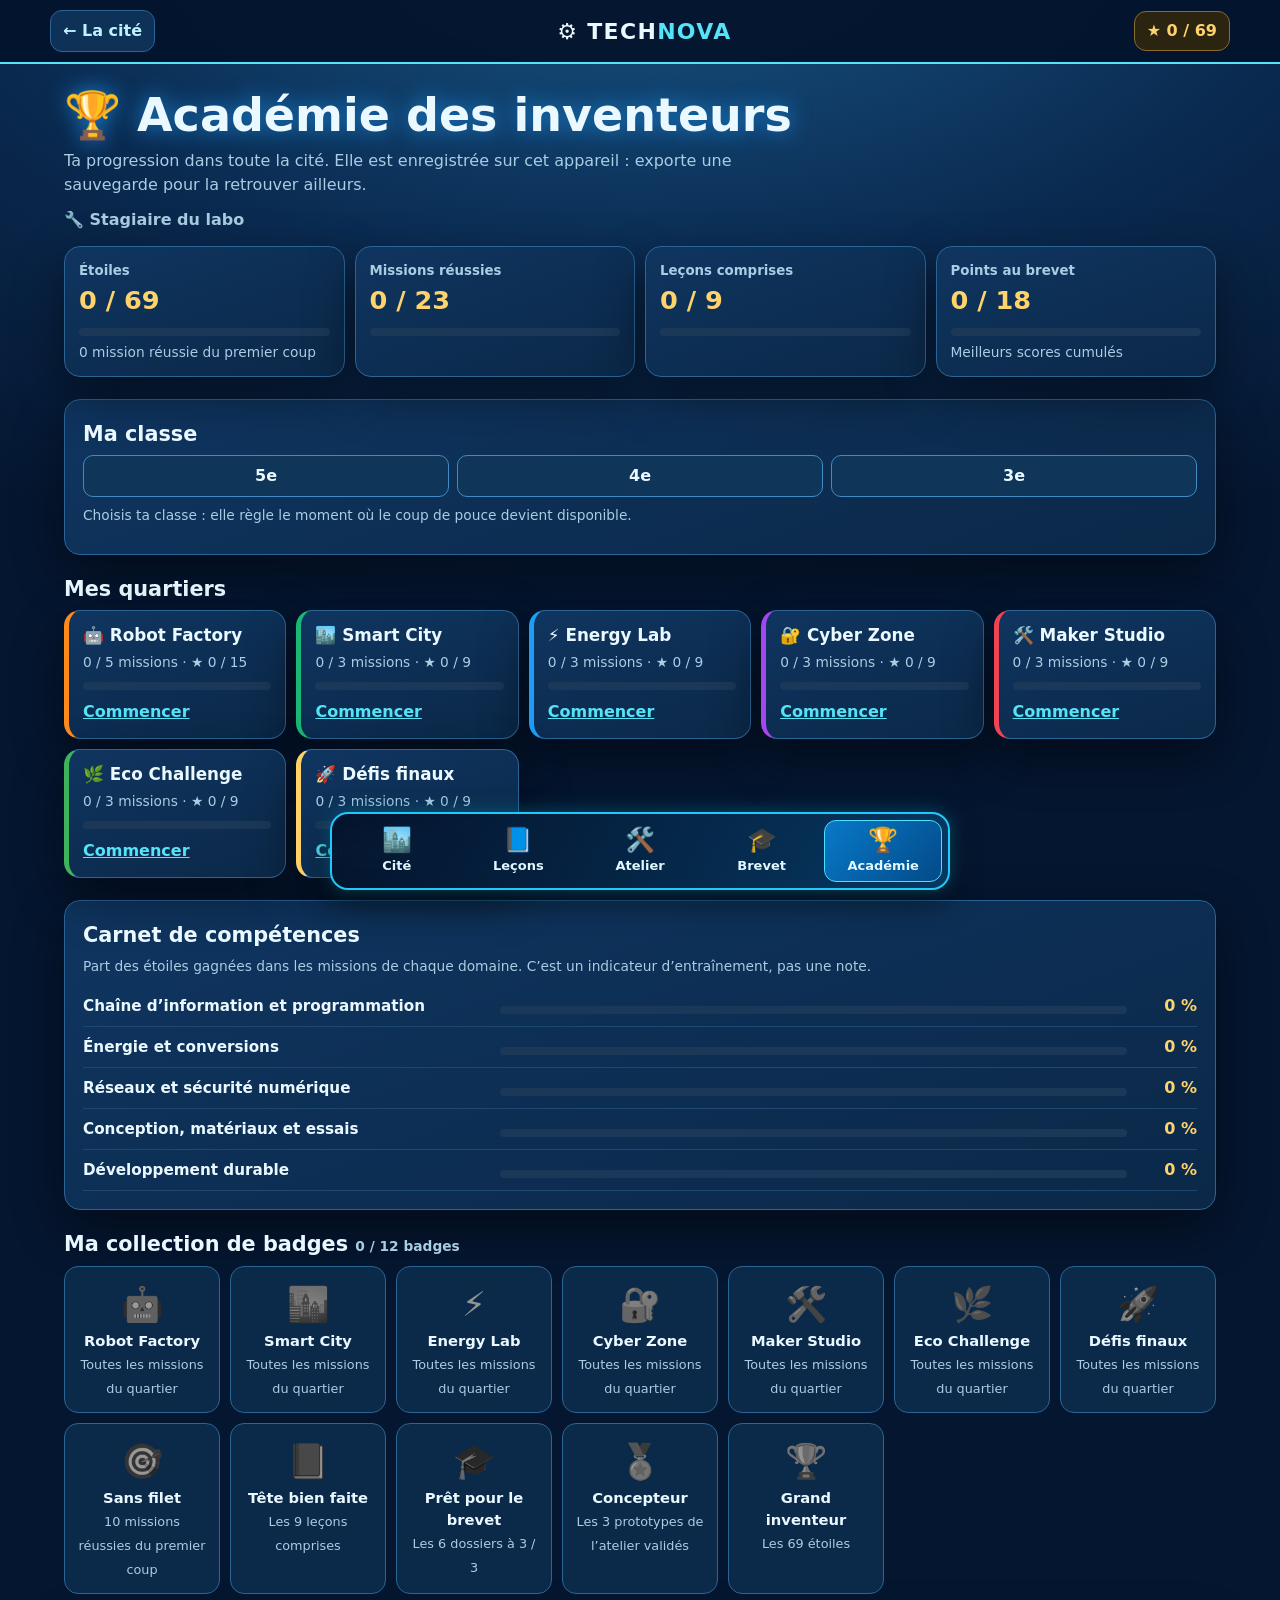
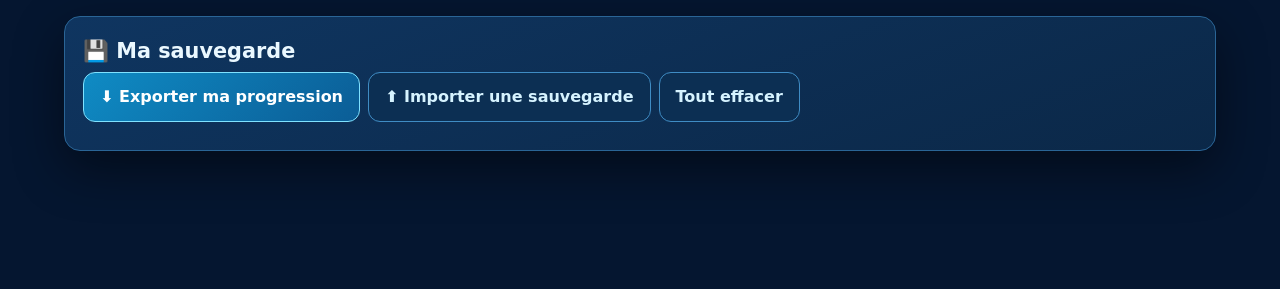
==== commit 59bb5707: "Add files via upload" ====
--- a/academy.html
+++ b/academy.html
@@ -1 +1,56 @@
-<!doctype html><html lang="fr"><head><meta charset="utf-8"><meta name="viewport" content="width=device-width,initial-scale=1"><meta name="theme-color" content="#061a34"><title>TECHNOVA V5 — Académie des Inventeurs</title><link rel="stylesheet" href="academy.css?v=3"><link rel="stylesheet" href="unified.css?v=52"><link rel="stylesheet" href="premium-visuals.css?v=2"></head><body><div class="tn-mini-guide" title="Objectif de cette page" style="font:500 12px/1.4 system-ui,sans-serif;color:#d8f9ff;background:#123b5b;border-left:3px solid #5edfdc;padding:6px 12px;margin:4px 12px 6px;border-radius:5px;max-width:1100px">ℹ️ Académie · Consulte ta progression et choisis ton prochain défi.</div><header><a href="./index.html">← Carte de la cité</a><strong>⚙ TECH<span>NOVA</span> <small>ACADÉMIE V5</small></strong><div id="topStars">★ 0 / 23</div></header><main><section class="hero"><div><p class="eyebrow">TON QG • LES SIX QUARTIERS RÉUNIS</p><h1>🏆 Académie des Inventeurs</h1><p>Apprends avec les leçons, entraîne-toi au brevet et collectionne des récompenses grâce à tes réussites.</p></div><div class="rank" id="rank">APPRENTI·E</div></section><section class="academy-modes" aria-label="Choisir son mode"><a href="./lecons.html"><span>📘</span><strong>Mode Leçons</strong><small>6 fiches pour comprendre et retenir</small></a><a href="./v3-hd.html?zone=smart"><span>🎮</span><strong>Mode Aventure</strong><small>Expérimente dans les quartiers</small></a><a href="./brevet.html"><span>🎓</span><strong>Mode Brevet</strong><small>6 dossiers techniques • 18 questions</small></a></section><section class="atelier-entry"><a href="./atelier.html">🛠 Ouvrir le nouvel Atelier de conception — construire, tester, améliorer →</a></section><section class="brevet-rewards"><h2>🏅 Récompenses du Mode Brevet</h2><p id="brevetRewardText">Réussis les dossiers pour débloquer des distinctions.</p><div id="brevetRewardGrid" class="brevet-reward-grid"></div></section><section class="dashboard"><article class="stat"><small>MISSIONS TERMINÉES</small><strong id="count">0 / 23</strong><div class="bar"><div id="progressBar"></div></div></article><article class="stat"><small>BADGES DÉBLOQUÉS</small><strong id="badgeCount">0 / 9</strong><p>Un badge par quartier et par défi final</p></article><article class="stat"><small>MON PARCOURS</small><label for="grade">Niveau</label><select id="grade"><option value="5e">5e</option><option value="4e">4e</option><option value="3e">3e</option></select><p id="gradeHelp"></p></article></section><section class="districts"><div class="section-head"><h2>🗺️ Mes six quartiers</h2><p>Progression récupérée automatiquement depuis les versions précédentes sur ce navigateur.</p></div><div class="district-grid" id="districtGrid"></div></section><section class="badges"><h2>🎖️ Ma collection de badges</h2><div class="badge-grid" id="badgeGrid"></div></section><section class="finals"><div class="section-head"><h2>🚀 Missions finales interdisciplinaires</h2><p>Trois défis supplémentaires : observe, décide et justifie tes choix.</p></div><div class="final-grid" id="finalGrid"></div><div class="challenge" id="challenge" hidden><div class="challenge-head"><div><span id="challengeTag"></span><h3 id="challengeTitle"></h3></div><button type="button" id="closeChallenge">✕ Fermer</button></div><p id="challengeIntro"></p><div class="steps" id="steps"></div><div id="challengeTask"></div><p class="feedback" id="feedback" role="status" aria-live="polite"></p><div class="challenge-actions"><button id="retry" type="button">↻ Recommencer</button><button id="continue" type="button" disabled>Étape suivante →</button></div></div></section><section class="skills"><h2>📒 Carnet de compétences</h2><p>Ce carnet reflète les activités réalisées, pas une évaluation certifiante du niveau CECRL ou des acquis scolaires.</p><div id="skillGrid" class="skill-grid"></div></section><section class="save"><h2>💾 Sauvegarder ma progression</h2><p>Les données restent sur cet appareil. Exporte un fichier pour les conserver ou les transférer sur un autre navigateur.</p><div class="save-actions"><button id="export">⬇ Exporter ma progression</button><label class="import">⬆ Importer une sauvegarde<input id="import" type="file" accept="application/json,.json"></label></div><p id="saveStatus" role="status"></p></section></main><footer>TECHNOVA V5.1 • Fonctionne sans compte ni serveur • Progression locale</footer><script src="academy.js?v=53"></script><script src="unified.js?v=52"></script></body></html>+<!doctype html>
+<html lang="fr">
+<head>
+<meta charset="utf-8">
+<meta name="viewport" content="width=device-width,initial-scale=1,viewport-fit=cover">
+<meta name="theme-color" content="#04142c">
+<title>Académie — TECHNOVA</title>
+<link rel="icon" href="./assets/icone-robot.webp">
+<link rel="stylesheet" href="./technova.css">
+</head>
+<body>
+<header class="top">
+  <a class="back" href="./index.html">← La cité</a>
+  <div class="brand">⚙ TECH<b>NOVA</b></div>
+  <div class="stars" data-tn-stars>★ 0</div>
+</header>
+<main>
+<section class="page-head">
+  <h1>🏆 Académie des inventeurs</h1>
+  <p>Ta progression dans toute la cité. Elle est enregistrée sur cet appareil : exporte une sauvegarde pour la retrouver ailleurs.</p>
+  <p class="progress-line" id="rank"></p>
+</section>
+<section class="dash" id="dash" aria-label="Tableau de bord"></section>
+<section class="panel console section">
+  <h2>Ma classe</h2>
+  <div class="level-row" id="levelRow" role="group" aria-label="Choisir sa classe"></div>
+  <p class="small" id="levelHelp" style="margin-top:8px"></p>
+</section>
+<section class="section">
+  <h2>Mes quartiers</h2>
+  <div class="zone-grid" id="zoneGrid"></div>
+</section>
+<section class="section panel console">
+  <h2>Carnet de compétences</h2>
+  <p class="small">Part des étoiles gagnées dans les missions de chaque domaine. C’est un indicateur d’entraînement, pas une note.</p>
+  <div id="skills"></div>
+</section>
+<section class="section">
+  <h2>Ma collection de badges <span class="small" id="badgeCount"></span></h2>
+  <div class="badges" id="badges"></div>
+</section>
+<section class="section panel console">
+  <h2>💾 Ma sauvegarde</h2>
+  <div class="save-row">
+    <button type="button" class="primary" id="exportBtn" style="margin-top:0">⬇ Exporter ma progression</button>
+    <span class="ghost file-btn" style="margin-top:0">⬆ Importer une sauvegarde<input type="file" id="importInput" accept="application/json,.json" aria-label="Importer une sauvegarde"></span>
+    <button type="button" class="ghost" id="resetBtn" style="margin-top:0">Tout effacer</button>
+  </div>
+  <p class="small" id="saveStatus" role="status" aria-live="polite" style="margin-top:10px"></p>
+</section>
+</main>
+<script src="./core.js"></script>
+<script src="./academy.js"></script>
+
+</body>
+</html>
--- a/technova.css
+++ b/technova.css
@@ -0,0 +1,367 @@
+/* TECHNOVA — feuille de style commune */
+:root{
+  --bg:#051630;--bg2:#0a2a50;--panel:#0b2848;--panel2:#0f3560;--line:#2a6596;--line2:#3f8cc4;
+  --cyan:#56e3f8;--gold:#ffd36b;--text:#eaf8ff;--muted:#a9cde3;--ok:#5ff0a8;--bad:#ff9a86;--info:#9fdcff;
+  --zone:#56e3f8;--zone-soft:#56e3f855;--radius:16px;
+  color-scheme:dark;
+}
+*{box-sizing:border-box}
+html{-webkit-text-size-adjust:100%;background:var(--bg)}
+body{margin:0;min-height:100vh;font:16px/1.5 system-ui,-apple-system,"Segoe UI",Roboto,sans-serif;color:var(--text);
+  background:radial-gradient(ellipse 120% 900px at 50% -120px,#1a5a8c 0%,#0a2a50 45%,var(--bg) 80%) no-repeat,var(--bg);padding-bottom:96px}
+a{color:var(--cyan)}
+button,input,select{font:inherit;color:inherit}
+button{cursor:pointer;touch-action:manipulation}
+button:disabled{cursor:default}
+:focus-visible{outline:3px solid var(--gold);outline-offset:2px}
+img{max-width:100%}
+h1,h2,h3{line-height:1.2;margin:0 0 .4em}
+p{margin:0 0 .7em}
+.small{font-size:.86rem;color:var(--muted)}
+[hidden]{display:none!important}
+
+/* En-tête */
+.top{position:sticky;top:0;z-index:20;display:flex;align-items:center;justify-content:space-between;gap:12px;
+  padding:10px max(14px,calc((100vw - 1180px)/2));background:#04142cf0;border-bottom:2px solid var(--zone);
+  -webkit-backdrop-filter:blur(10px);backdrop-filter:blur(10px)}
+.back{color:#bdf2ff;text-decoration:none;font-weight:800;padding:8px 12px;border:1px solid var(--line);border-radius:12px;background:#0d3157;white-space:nowrap}
+.back:hover{background:#13426f}
+.brand{font-weight:900;letter-spacing:.06em;font-size:clamp(15px,2.6vw,22px);white-space:nowrap}
+.brand b{color:var(--cyan)}
+.stars{font-weight:900;color:var(--gold);padding:7px 12px;border:1px solid #8a6d2c;border-radius:12px;background:#2a2410;white-space:nowrap}
+
+main{max-width:1180px;margin:0 auto;padding:18px 14px 20px}
+.intro h1{font-size:clamp(30px,5.5vw,50px);margin:6px 0 4px;text-shadow:0 0 22px #1c86d6}
+.intro p{color:var(--muted);max-width:68ch}
+
+/* Onglets de quartiers */
+.zone-tabs{display:flex;gap:8px;overflow-x:auto;padding:6px 2px 10px;margin:8px 0 6px;scrollbar-width:thin}
+.zone-tab{flex:0 0 auto;display:flex;align-items:center;gap:7px;padding:9px 13px;border-radius:999px;border:1px solid var(--line);
+  background:#0c2e52;color:var(--text);text-decoration:none;font-weight:800;font-size:.92rem}
+.zone-tab:hover{border-color:var(--c)}
+.zone-tab[aria-current=page]{background:var(--c);border-color:#fff;color:#04142c;box-shadow:0 0 18px var(--c)}
+
+/* Plan de travail */
+.workbench{display:grid;grid-template-columns:minmax(0,1fr) minmax(0,1.08fr);gap:16px;align-items:start;margin-top:8px}
+.panel{background:linear-gradient(160deg,var(--panel2),var(--panel));border:1px solid var(--line);border-radius:var(--radius);box-shadow:0 18px 50px #0007}
+.scene-wrap{position:sticky;top:76px;overflow:hidden}
+.scene-head{display:flex;justify-content:space-between;align-items:center;padding:10px 14px;border-bottom:1px solid var(--line);font-weight:800;font-size:.85rem;letter-spacing:.04em}
+.scene-head .live{color:var(--ok);font-weight:700}
+.scene{position:relative;aspect-ratio:16/11;background:#082040;overflow:hidden}
+.scene-img{position:absolute;inset:0;width:100%;height:100%;object-fit:cover;display:block}
+.scene-overlay{position:absolute;inset:0;pointer-events:none}
+.scene-icon-wrap{position:absolute;inset:0;display:grid;place-items:center;background:
+  linear-gradient(#ffffff08 1px,transparent 1px) 0 0/34px 34px,linear-gradient(90deg,#ffffff08 1px,transparent 1px) 0 0/34px 34px,
+  radial-gradient(circle at 50% 55%,var(--zone-soft),transparent 60%)}
+.scene-orb{position:absolute;width:56%;aspect-ratio:1;border-radius:50%;border:2px solid var(--zone);opacity:.45;animation:spin 22s linear infinite;border-style:dashed}
+.scene-icon{font-size:clamp(80px,14vw,150px);filter:drop-shadow(0 12px 30px #000a)}
+@keyframes spin{to{transform:rotate(360deg)}}
+.scene-status{padding:10px 14px;border-top:1px solid var(--line);color:var(--muted);font-size:.9rem;min-height:44px}
+
+/* Scène robot */
+.stage{position:absolute;inset:0;background:linear-gradient(180deg,#0f3b66 0%,#0a2a4c 62%,#06203c 62%)}
+.floor{position:absolute;left:0;right:0;bottom:0;height:38%;background:
+  linear-gradient(#56e3f822 1px,transparent 1px) 0 0/100% 22px,linear-gradient(90deg,#56e3f822 1px,transparent 1px) 0 0/40px 100%}
+.ruler{position:absolute;left:2%;right:2%;bottom:6%;height:10px;border-bottom:2px solid #56e3f888;
+  background:repeating-linear-gradient(90deg,#56e3f888 0 2px,transparent 2px 5%)}
+.robot{position:absolute;left:2%;bottom:9%;width:33%;transform:translateX(0);will-change:transform;filter:drop-shadow(0 14px 14px #0009)}
+.robot.crash{animation:shake .35s 2}
+.robot.idle{animation:idle 1.2s ease-in-out}
+.colis{position:absolute;right:4%;bottom:9%;width:19%}
+@keyframes shake{25%{margin-left:-6px}75%{margin-left:6px}}
+@keyframes idle{50%{margin-bottom:6px}}
+.robot-hud{position:absolute;left:12px;top:12px;display:flex;flex-direction:column;gap:3px;padding:8px 12px;border-radius:12px;background:#03101fd9;border:1px solid var(--line2);font-size:.85rem;font-weight:700}
+.robot-hud strong{color:var(--gold);margin-left:4px;font-variant-numeric:tabular-nums}
+.robot-hud .m-on{color:var(--ok)}.robot-hud .m-off{color:var(--bad)}
+.bubble{position:absolute;right:26%;top:12%;font-size:42px;opacity:0;transform:scale(.6);transition:all .25s}
+.bubble.show{opacity:1;transform:scale(1)}
+
+/* Feux de carrefour */
+.lights{position:absolute;right:12px;top:12px;display:flex;gap:10px;padding:10px;border-radius:14px;background:#03101fd9;border:1px solid var(--line2)}
+.light{display:flex;flex-direction:column;align-items:center;gap:6px}
+.light i{width:24px;height:24px;border-radius:50%;background:#3b4b5e;border:1px solid #5d7189;box-shadow:inset 0 2px 4px #000a}
+.light small{font-size:11px;color:var(--muted)}
+.light.r .r{background:#ff4d4d;box-shadow:0 0 14px #ff4d4d}
+.light.o .o{background:#ffb02e;box-shadow:0 0 14px #ffb02e}
+.light.v .v{background:#35e07c;box-shadow:0 0 14px #35e07c}
+.mini{display:inline-block;width:12px;height:12px;border-radius:50%;margin-right:3px;vertical-align:-1px}
+.mini.r{background:#ff4d4d}.mini.o{background:#ffb02e}.mini.v{background:#35e07c}
+
+/* Prototype */
+.proto-view{position:absolute;inset:0;display:grid;place-items:center;background:
+  linear-gradient(#ffffff08 1px,transparent 1px) 0 0/30px 30px,linear-gradient(90deg,#ffffff08 1px,transparent 1px) 0 0/30px 30px}
+.proto-view svg{width:92%;height:auto}
+
+/* Console de mission */
+.console{padding:18px}
+.kicker{color:var(--cyan);font-weight:800;font-size:.8rem;letter-spacing:.03em}
+.console h2{font-size:clamp(22px,3.4vw,30px);margin:4px 0 8px}
+.objective{color:#d3eefc}
+.question{font-weight:800;margin:12px 0 10px}
+.doc{border:1px solid #4d7fa8;border-left:4px solid var(--gold);background:#0a223f;border-radius:12px;padding:12px 14px;margin:10px 0}
+.doc-title{font-weight:800;color:var(--gold);margin-bottom:6px}
+.doc ul{margin:0;padding-left:20px}
+.doc li{margin:3px 0}
+.doc-note{font-size:.85rem;color:var(--muted);margin:6px 0 0}
+.table-wrap{overflow-x:auto}
+table{border-collapse:collapse;width:100%;font-size:.9rem}
+th,td{border:1px solid #31597d;padding:6px 8px;text-align:left;vertical-align:top}
+thead th{background:#123c64;color:#cfefff}
+tbody th{font-weight:700;color:#e9f8ff}
+
+.choices{display:grid;gap:8px}
+.choice{text-align:left;padding:12px 14px;border-radius:12px;border:1px solid var(--line2);background:#12416d;font-weight:700;line-height:1.35}
+.choice:hover:not(:disabled){background:#185383}
+.choice.right{background:#105a43;border-color:var(--ok)}
+.choice.wrong{background:#4a2224;border-color:#c26a5f;opacity:.85;text-decoration:line-through;text-decoration-color:#ff9a8699}
+.choice.toggle[aria-pressed=true]{background:#1d6a8f;border-color:var(--cyan);box-shadow:inset 0 0 0 2px var(--cyan)}
+.primary,.ghost{padding:12px 16px;border-radius:12px;font-weight:800;border:1px solid}
+.primary{background:linear-gradient(135deg,#0f8bc4,#0b5d96);border-color:#7fe2ff;color:#fff;margin-top:12px}
+.primary:hover:not(:disabled){filter:brightness(1.12)}
+.ghost{background:#0c2f53;border-color:var(--line2);color:#d6f3ff;margin-top:12px}
+.primary:disabled,.ghost:disabled{opacity:.45}
+.row{display:flex;flex-wrap:wrap;gap:8px;align-items:center}
+
+/* Séquences */
+.palette{display:flex;flex-wrap:wrap;gap:8px}
+.chip{display:inline-flex;align-items:center;gap:4px}
+.chip,.seq-item{padding:9px 12px;border-radius:10px;border:1px solid var(--line2);background:#123d66;font-weight:700;text-align:left}
+.chip:hover:not(:disabled){background:#185383}
+.sequence{list-style:none;counter-reset:s;margin:12px 0 0;padding:10px;min-height:58px;border:2px dashed #3d77a6;border-radius:12px;display:flex;flex-direction:column;gap:6px}
+.sequence li{counter-increment:s;display:flex;align-items:center;gap:8px}
+.sequence li:not(.empty)::before{content:counter(s);flex:0 0 26px;height:26px;border-radius:50%;display:grid;place-items:center;background:var(--zone);color:#04142c;font-weight:900;font-size:.85rem}
+.sequence .empty{color:var(--muted);font-size:.9rem}
+.seq-item{flex:1;display:flex;align-items:center;justify-content:flex-start;gap:6px;background:#0f3459}
+.seq-item .x{opacity:.6;font-size:1.2rem;margin-left:auto;padding-left:8px}
+
+/* Lignes à classer */
+.select-rows{display:grid;gap:8px}
+.select-row{display:grid;grid-template-columns:minmax(0,1fr) minmax(130px,190px);gap:10px;align-items:center;padding:8px 10px;border:1px solid #2e5d86;border-radius:12px;background:#0b2a4a}
+.select-row.is-ok{border-color:var(--ok);background:#0d3a35}
+.select-row.is-bad{border-color:#d0766a;background:#3a2025}
+select{padding:9px 10px;border-radius:10px;border:1px solid var(--line2);background:#0f3559;min-width:0}
+
+/* Nombres et curseurs */
+.num-row{display:flex;align-items:center;gap:10px}
+.num-input{width:min(220px,60%);padding:11px 12px;border-radius:12px;border:2px solid var(--line2);background:#071f3a;font-size:1.15rem;font-weight:800}
+.num-input.right{border-color:var(--ok)}
+.unit{font-weight:800;color:var(--muted)}
+.range-block{border:1px solid #2e5d86;border-radius:12px;padding:10px 12px;margin:8px 0;background:#0b2a4a}
+.range-head{display:flex;justify-content:space-between;gap:10px;align-items:baseline;margin-bottom:6px;font-size:.92rem}
+.readout{color:var(--gold);font-size:1.1rem;white-space:nowrap}
+input[type=range]{width:100%;accent-color:var(--cyan)}
+.code{font-family:ui-monospace,Menlo,Consolas,monospace;background:#03142a;border:1px solid #2b5f8e;border-radius:12px;padding:12px;font-size:.92rem;line-height:2.1}
+.code-line{display:flex;flex-wrap:wrap;align-items:center;gap:4px}
+.code .kw{color:#ffcf6b;font-weight:800}
+.in1{padding-left:22px}.in2{padding-left:44px}
+.code select{font-family:inherit;font-size:.88rem;padding:5px 8px;max-width:100%}
+.slot{border-style:dashed;border-color:var(--cyan)}
+.test-log{margin:4px 0 0;padding-left:18px;font-size:.9rem}
+.test-log .ok,.log-table tr.ok td{color:var(--ok)}
+.test-log .bad,.log-table tr.bad td{color:var(--bad)}
+.log-table{margin-top:10px}
+
+/* Journée du lampadaire */
+.strip-wrap{overflow-x:auto;margin-top:10px}
+.day-strip{display:grid;grid-template-columns:repeat(12,minmax(0,1fr));gap:4px}
+.hour{display:flex;flex-direction:column;align-items:center;padding:4px 0;border-radius:6px;font-size:11px;cursor:pointer;border:2px solid transparent}
+.hour .lamp{font-size:15px;line-height:1.2}
+.hour.is-day{background:#3f7fb3}.hour.is-dusk{background:#2b4f7f}.hour.is-night{background:#0d1d3a}
+.hour.on{border-color:var(--gold)}.hour.off{border-color:transparent}
+
+/* Micro-réseau */
+.gauges{display:grid;gap:8px;margin-top:10px}
+.gauge{border:1px solid #2e5d86;border-radius:10px;padding:8px 10px;background:#0a2646}
+.g-head{display:flex;justify-content:space-between;gap:8px;font-size:.88rem;flex-wrap:wrap}
+.g-bar{height:8px;border-radius:5px;background:#1b3858;margin-top:6px;overflow:hidden}
+.g-bar i{display:block;height:100%;background:var(--bad)}
+.gauge.ok .g-bar i{background:var(--ok)}
+.gauge.ok strong{color:var(--ok)}.gauge.bad strong{color:var(--bad)}
+
+/* Message suspect */
+.mail{background:#f3f6fa;color:#1d2b3a;border-radius:12px;padding:12px 14px;font-size:.93rem;box-shadow:0 8px 24px #0006}
+.mail-line{display:flex;flex-wrap:wrap;gap:6px;align-items:baseline;padding:3px 0;border-bottom:1px solid #dde4ec}
+.mail-line.mail-body{border-bottom:0;padding-top:6px}
+.mail-label{color:#6a7b8c;font-weight:700;min-width:58px}
+.seg{background:none;border:2px dashed transparent;border-radius:6px;padding:2px 4px;text-align:left;color:#1d2b3a;font-weight:500}
+.seg:hover:not(:disabled){border-color:#7aa7d1;background:#e4eef8}
+.seg.link{color:#0b5fc0;text-decoration:underline}
+.seg small{display:block;font-size:.75rem;color:#6a7b8c;text-decoration:none}
+.seg.found{border:2px solid #d9402b;background:#ffe4de}
+.seg.neutral{opacity:.55}
+.counter{font-weight:800;color:var(--gold)}
+.found-list{margin:10px 0 0;padding-left:18px;font-size:.9rem;color:#d3eefc}
+
+/* Étapes des défis */
+.steps-progress{display:flex;gap:6px;flex-wrap:wrap;margin-bottom:6px}
+.step-dot{padding:4px 10px;border-radius:999px;font-size:.8rem;font-weight:800;border:1px solid var(--line);color:var(--muted)}
+.step-dot.current{border-color:var(--gold);color:var(--gold)}
+.step-dot.done{background:#105a43;border-color:var(--ok);color:#fff}
+
+/* Retour, aide, actions */
+.hint-box{margin-top:12px;padding:10px 12px;border-radius:12px;background:#2a2410;border:1px solid #8a6d2c;color:#ffe9b0}
+.feedback{margin-top:12px;min-height:8px}
+.feedback:empty{display:none}
+.feedback.bad,.feedback.ok,.feedback.info{padding:12px 14px;border-radius:12px}
+.feedback.bad{background:#3a1f25;border:1px solid #c26a5f;color:#ffd9d1}
+.feedback.info{background:#0d3050;border:1px solid var(--line2);color:var(--info)}
+.feedback.ok{background:#0c3b35;border:1px solid var(--ok);color:#dbfff0}
+.feedback .win-title{font-weight:900;font-size:1.1rem;color:#fff}
+.feedback .retenir{margin:8px 0 0;padding-top:8px;border-top:1px solid #2f7a68}
+.actions{display:flex;flex-wrap:wrap;gap:8px;margin-top:14px;padding-top:12px;border-top:1px solid var(--line)}
+.actions .primary,.actions .ghost{margin-top:0}
+.hint-btn{background:#2a2410;border-color:#c09a45;color:#ffe2a0}
+
+/* Cartes de missions */
+.path{margin-top:22px}
+.path h2{font-size:1.25rem}
+.mission-cards{display:grid;grid-template-columns:repeat(auto-fill,minmax(190px,1fr));gap:10px}
+.mission-card{display:flex;flex-direction:column;gap:4px;text-align:left;padding:13px;border-radius:14px;border:1px solid var(--line);background:#0b2a4a;color:var(--text)}
+.mission-card:hover{border-color:var(--zone)}
+.mission-card.active{border:2px solid var(--zone);box-shadow:0 0 0 3px var(--zone-soft)}
+.mc-num{font-size:.75rem;font-weight:800;color:var(--muted)}
+.mc-skill{font-size:.85rem;color:var(--muted)}
+.mc-stars{margin-top:4px;color:var(--gold);font-weight:900;letter-spacing:.1em}
+.mission-card:not(.done) .mc-stars{color:var(--muted);letter-spacing:0;font-weight:700;font-size:.85rem}
+
+/* Dock */
+.tn-dock{position:fixed;z-index:50;left:50%;bottom:max(10px,env(safe-area-inset-bottom));transform:translateX(-50%);display:grid;grid-template-columns:repeat(5,minmax(0,1fr));gap:4px;
+  width:min(620px,calc(100vw - 16px));padding:6px;background:linear-gradient(120deg,#04122af2,#073b65ee);border:2px solid #20c9fa;border-radius:18px;box-shadow:0 0 18px #00c8ff55,0 10px 30px #000a;
+  -webkit-backdrop-filter:blur(12px);backdrop-filter:blur(12px)}
+.tn-dock a{display:flex;flex-direction:column;align-items:center;gap:2px;padding:6px 2px;border-radius:12px;color:#dff7ff;text-decoration:none;font-weight:800;font-size:clamp(10px,2.4vw,13px);border:1px solid transparent}
+.tn-dock-icon{font-size:clamp(19px,4.6vw,24px);line-height:1.1}
+.tn-dock a:hover{background:#0c5484}
+.tn-dock a[aria-current=page]{background:linear-gradient(130deg,#0879c8,#034a88);border-color:#49dfff}
+
+/* Boîte de dialogue */
+.tn-dialog{position:fixed;inset:0;z-index:100;display:grid;place-items:center;padding:16px;background:#010a18cc}
+.tn-dialog-box{width:min(440px,100%);padding:22px;border-radius:18px;background:linear-gradient(160deg,#103a66,#0a2646);border:1px solid var(--line2);box-shadow:0 20px 60px #000c}
+.tn-dialog-actions{display:flex;justify-content:flex-end;gap:8px;flex-wrap:wrap;margin-top:12px}
+.tn-dialog-actions button{padding:11px 15px;border-radius:12px;border:1px solid var(--line2);background:#0f8bc4;color:#fff;font-weight:800}
+.tn-dialog-actions .ghost{background:#0c2f53;margin:0}
+.tn-dialog-actions .danger{background:#a8342b;border-color:#ff9a86}
+.tn-level-choice{display:grid;grid-template-columns:repeat(3,1fr);gap:10px;margin-top:10px}
+.level-btn{padding:18px 0;border-radius:14px;border:2px solid var(--cyan);background:#0e3d66;font-size:1.5rem;font-weight:900}
+.level-btn:hover{background:#155a8f}
+
+footer.site{max-width:1180px;margin:20px auto 0;padding:0 14px;color:#7fa6c3;font-size:.82rem}
+
+@media (max-width:860px){
+  .workbench{grid-template-columns:1fr}
+  .scene-wrap{position:relative;top:0}
+  .scene{aspect-ratio:16/10}
+}
+@media (max-width:520px){
+  .top{padding:8px 10px}
+  .back{padding:7px 9px;font-size:.9rem}
+  .brand{display:none}
+  .console{padding:14px}
+  .select-row{grid-template-columns:1fr}
+  .code{font-size:.85rem}
+  .in1{padding-left:12px}.in2{padding-left:24px}
+}
+@media (prefers-reduced-motion:reduce){
+  *,*::before,*::after{animation:none!important;transition:none!important}
+}
+
+/* ---------- Pages secondaires ---------- */
+.page-head{margin:6px 0 14px}
+.page-head h1{font-size:clamp(28px,5vw,46px);margin:6px 0 6px;text-shadow:0 0 22px #1c86d6}
+.page-head p{color:var(--muted);max-width:70ch}
+.progress-line{font-weight:800;color:var(--gold)}
+.primary-link{display:inline-block;padding:12px 16px;border-radius:12px;background:linear-gradient(135deg,#0f8bc4,#0b5d96);border:1px solid #7fe2ff;color:#fff;font-weight:800;text-decoration:none}
+.primary-link:hover{filter:brightness(1.12)}
+
+/* Leçons */
+.lesson-cards{display:grid;grid-template-columns:repeat(auto-fill,minmax(160px,1fr));gap:10px;margin-bottom:16px}
+.lesson-card{display:flex;flex-direction:column;gap:4px;text-align:left;padding:13px;border-radius:14px;border:1px solid var(--line);background:#0b2a4a;color:var(--text)}
+.lesson-card:hover{border-color:var(--cyan)}
+.lesson-card.active{border:2px solid var(--cyan)}
+.lesson-card.done small{color:var(--ok)}
+.lesson-card small{color:var(--muted);font-weight:700}
+.lc-icon{font-size:26px}
+.lesson{padding:20px}
+.lesson > p{max-width:72ch;line-height:1.65}
+.retenir-box{border:1px solid #8a6d2c;border-left:4px solid var(--gold);background:#1f1c10;border-radius:12px;padding:12px 14px;margin:14px 0}
+.retenir-box ul{margin:0;padding-left:20px}
+.vocab{display:grid;grid-template-columns:max-content 1fr;gap:6px 14px;margin:0 0 14px}
+.vocab dt{font-weight:800;color:var(--cyan)}
+.vocab dd{margin:0;color:#d3eefc}
+.quiz{border-top:1px solid var(--line);padding-top:12px}
+.lesson-next{margin-top:16px}
+
+/* Brevet */
+.case-tabs{display:flex;gap:8px;overflow-x:auto;padding:4px 2px 10px}
+.case-tab{flex:0 0 auto;padding:9px 13px;border-radius:12px;border:1px solid var(--line);background:#0c2e52;font-weight:800;font-size:.9rem;text-align:left}
+.case-tab small{display:block;color:var(--gold);font-weight:700}
+.case-tab[aria-current=true]{border:2px solid var(--gold)}
+.brevet-grid{display:grid;grid-template-columns:minmax(0,1fr) minmax(0,1.1fr);gap:16px;align-items:start}
+.brevet-doc{padding:16px}
+.brevet-doc img{width:100%;border-radius:12px;display:block;margin:8px 0 10px}
+.brevet-q{padding:16px}
+.qblock{border:1px solid #2e5d86;border-radius:12px;padding:12px;margin:0 0 10px;background:#0b2a4a}
+.qblock legend{font-weight:800;padding:0 4px}
+.qblock label{display:flex;gap:8px;align-items:flex-start;padding:6px 4px;cursor:pointer}
+.qblock input[type=radio]{margin-top:4px;accent-color:var(--cyan)}
+.qblock.is-ok{border-color:var(--ok)}
+.qblock.is-bad{border-color:#d0766a}
+.qfb{margin:8px 0 0;font-size:.92rem}
+.qblock.is-ok .qfb{color:var(--ok)}
+.qblock.is-bad .qfb{color:var(--bad)}
+
+/* Atelier */
+.project-tabs{display:grid;grid-template-columns:repeat(3,minmax(0,1fr));gap:8px;margin-bottom:12px}
+.project-tab{padding:12px;border-radius:12px;border:1px solid var(--line);background:#0c2e52;font-weight:800}
+.project-tab small{display:block;color:var(--gold);font-weight:700}
+.project-tab[aria-current=true]{border:2px solid var(--cyan);background:#114a75}
+.atelier-grid{display:grid;grid-template-columns:minmax(0,1fr) minmax(0,1fr);gap:16px;align-items:start}
+.canvas-wrap{padding:0;overflow:hidden}
+.canvas-wrap canvas{display:block;width:100%;height:auto;background:#082040}
+.mat-row{display:grid;grid-template-columns:repeat(3,minmax(0,1fr));gap:8px}
+.mat{padding:10px 6px;border-radius:12px;border:1px solid var(--line2);background:#0f3559;font-weight:800;text-align:center}
+.mat small{display:block;font-weight:600;color:var(--muted);font-size:.78rem}
+.mat[aria-pressed=true]{border:2px solid var(--cyan);background:#16507f}
+.criteria{margin:0;padding-left:18px}
+.criteria li{margin:3px 0}
+.criteria .ok{color:var(--ok)}.criteria .bad{color:var(--bad)}
+
+/* Académie */
+.dash{display:grid;grid-template-columns:repeat(4,minmax(0,1fr));gap:10px;margin:8px 0 16px}
+.stat{padding:14px}
+.stat small{display:block;color:var(--muted);font-weight:700}
+.stat strong{font-size:1.6rem;color:var(--gold)}
+.bar{height:8px;border-radius:5px;background:#1b3858;margin-top:8px;overflow:hidden}
+.bar i{display:block;height:100%;background:linear-gradient(90deg,var(--cyan),var(--gold))}
+.section{margin:22px 0}
+.section > h2{font-size:1.3rem}
+.zone-grid{display:grid;grid-template-columns:repeat(auto-fill,minmax(220px,1fr));gap:10px}
+.zone-card{padding:14px;border-left:5px solid var(--c)}
+.zone-card h3{font-size:1.05rem}
+.zone-card a{font-weight:800}
+.skill-row{display:grid;grid-template-columns:minmax(0,1.3fr) minmax(0,2fr) 60px;gap:10px;align-items:center;padding:8px 0;border-bottom:1px solid #1f4870}
+.skill-row strong{font-size:.95rem}
+.skill-row span{text-align:right;font-weight:800;color:var(--gold)}
+.badges{display:grid;grid-template-columns:repeat(auto-fill,minmax(150px,1fr));gap:10px}
+.badge{padding:12px;text-align:center;border-radius:14px;border:1px solid var(--line);background:#0b2a4a}
+.badge .b-icon{font-size:34px;display:block;filter:grayscale(1) brightness(.6)}
+.badge.on{border-color:var(--gold);background:linear-gradient(160deg,#3a3012,#0b2a4a)}
+.badge.on .b-icon{filter:none}
+.badge strong{display:block;font-size:.92rem}
+.badge small{color:var(--muted);font-size:.8rem}
+.save-row{display:flex;flex-wrap:wrap;gap:8px;align-items:center}
+.file-btn{position:relative;overflow:hidden;display:inline-block}
+.file-btn input{position:absolute;inset:0;opacity:0;cursor:pointer}
+.level-row{display:flex;gap:8px;margin-top:6px}
+.level-row button{flex:1;padding:8px 0;border-radius:10px;border:1px solid var(--line2);background:#0f3559;font-weight:900}
+.level-row button[aria-pressed=true]{background:var(--cyan);color:#04142c;border-color:#fff}
+
+@media (max-width:860px){
+  .brevet-grid,.atelier-grid{grid-template-columns:1fr}
+  .dash{grid-template-columns:repeat(2,minmax(0,1fr))}
+}
+@media (max-width:520px){
+  .project-tabs{grid-template-columns:1fr}
+  .skill-row{grid-template-columns:1fr 50px}
+  .skill-row .bar{grid-column:1/-1;grid-row:2}
+  .vocab{grid-template-columns:1fr}
+}
